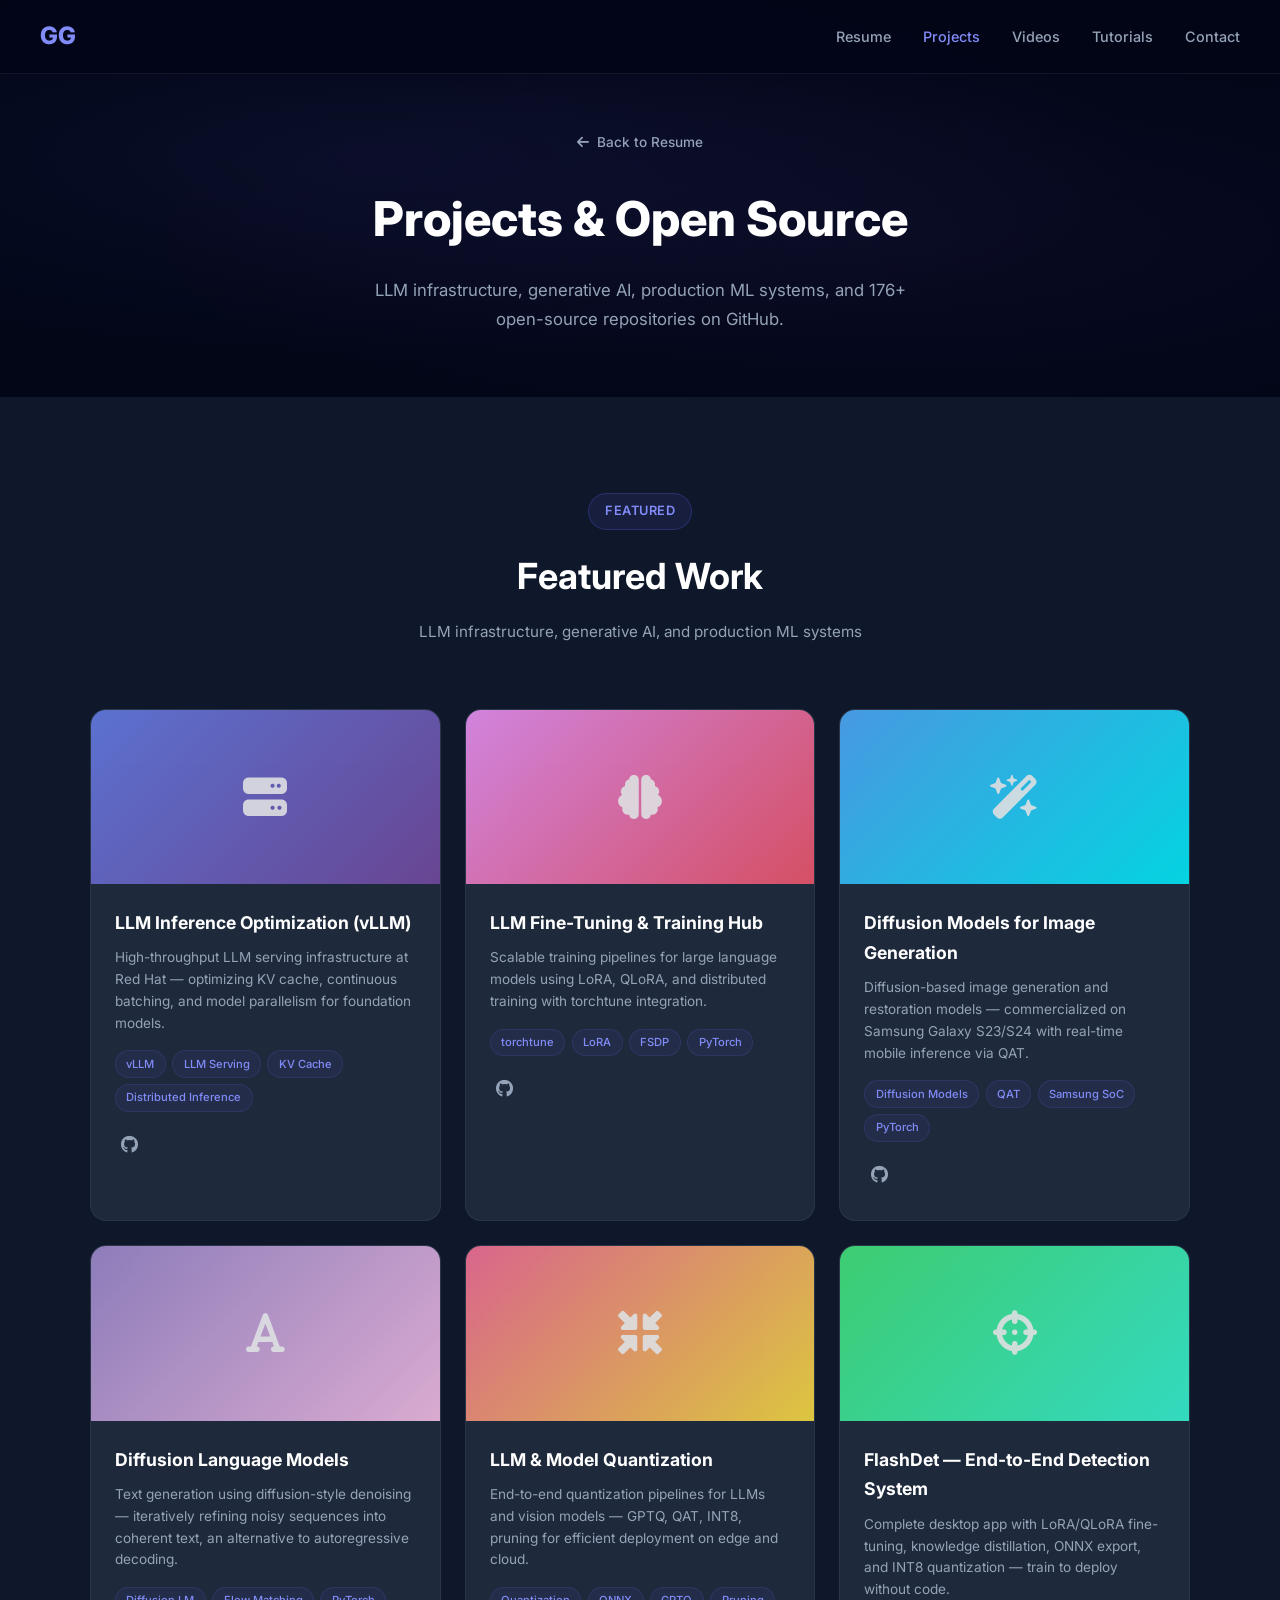
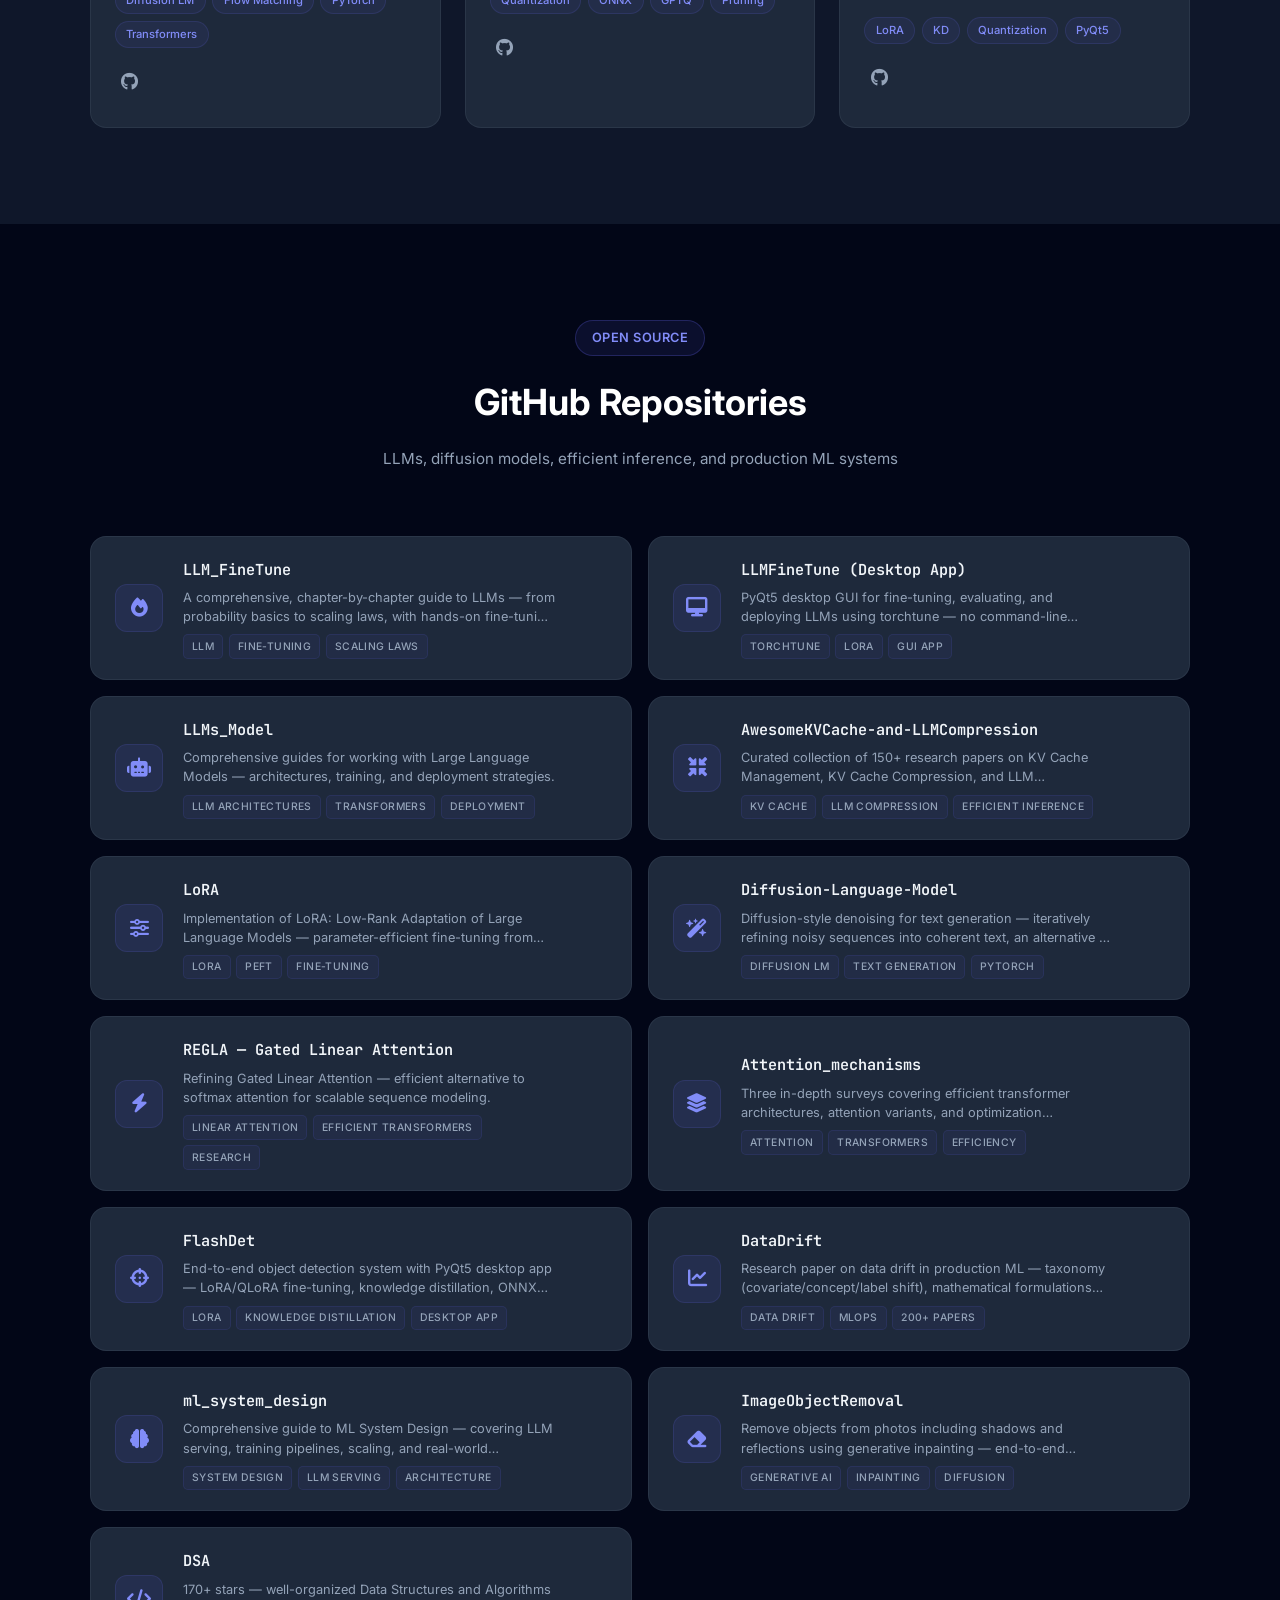
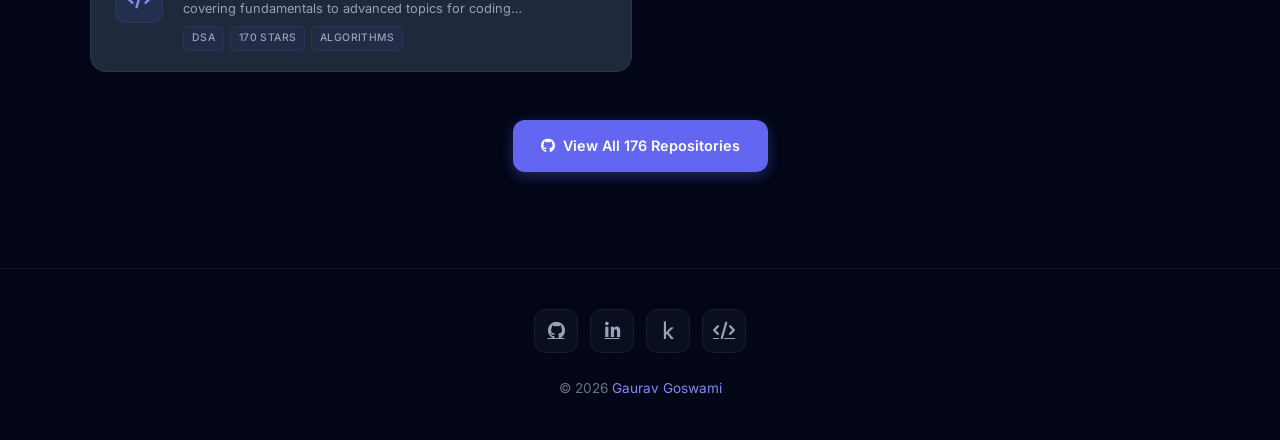
==== projects.html @ c58a1e45 "Add files via upload" ====
<!DOCTYPE html>
<html lang="en">
<head>
    <meta charset="utf-8">
    <meta name="viewport" content="width=device-width, initial-scale=1">
    <title>Projects & Open Source | Gaurav Goswami</title>
    <meta name="description" content="Featured AI/ML projects, LLM infrastructure, and open-source repositories by Gaurav Goswami">
    <link rel="preconnect" href="https://fonts.googleapis.com">
    <link rel="preconnect" href="https://fonts.gstatic.com" crossorigin>
    <link href="https://fonts.googleapis.com/css2?family=Inter:wght@300;400;500;600;700;800&family=JetBrains+Mono:wght@400;500&display=swap" rel="stylesheet">
    <link rel="stylesheet" href="https://cdnjs.cloudflare.com/ajax/libs/font-awesome/6.4.0/css/all.min.css">
    <link rel="stylesheet" href="style.css?v=6">
    <link rel="icon" type="image/x-icon" href="favicon.ico">
    <style>
        .page-hero {
            padding: 8rem 2rem 4rem;
            text-align: center;
            position: relative;
        }
        .page-hero .hero-bg {
            position: absolute;
            inset: 0;
            background:
                radial-gradient(ellipse at 30% 40%, rgba(99, 102, 241, 0.08) 0%, transparent 60%),
                radial-gradient(ellipse at 70% 60%, rgba(139, 92, 246, 0.05) 0%, transparent 60%);
        }
        .page-hero-content {
            position: relative;
            z-index: 1;
            max-width: 700px;
            margin: 0 auto;
        }
        .page-hero h1 {
            font-size: clamp(2rem, 5vw, 3rem);
            font-weight: 800;
            color: var(--white);
            margin-bottom: 1rem;
        }
        .page-hero p {
            color: var(--gray);
            font-size: 1.05rem;
            line-height: 1.7;
            max-width: 560px;
            margin: 0 auto;
        }
        .back-link {
            display: inline-flex;
            align-items: center;
            gap: 0.5rem;
            color: var(--gray);
            text-decoration: none;
            font-size: 0.85rem;
            font-weight: 500;
            transition: var(--transition);
            margin-bottom: 1.5rem;
        }
        .back-link:hover {
            color: var(--primary-light);
        }
        @media (max-width: 768px) {
            .page-hero { padding: 6rem 1.25rem 2.5rem; }
            .page-hero h1 { font-size: 1.75rem; }
            .page-hero p { font-size: 0.9rem; }
        }
        @media (max-width: 480px) {
            .page-hero { padding: 5rem 0.875rem 2rem; }
        }
    </style>
</head>
<body>
    <nav id="navbar">
        <div class="nav-container">
            <a href="index.html" class="logo">GG</a>
            <ul class="nav-links" id="nav-menu">
                <li><a href="index.html">Resume</a></li>
                <li><a href="projects.html" style="color: var(--primary-light);">Projects</a></li>
                <li><a href="videos.html">Videos</a></li>
                <li><a href="tutorials.html">Tutorials</a></li>
                <li><a href="index.html#contact">Contact</a></li>
            </ul>
            <div class="mobile-toggle"><i class="fas fa-bars"></i></div>
        </div>
    </nav>

    <section class="page-hero">
        <div class="hero-bg"></div>
        <div class="page-hero-content">
            <a href="index.html" class="back-link"><i class="fas fa-arrow-left"></i> Back to Resume</a>
            <h1>Projects & Open Source</h1>
            <p>LLM infrastructure, generative AI, production ML systems, and 176+ open-source repositories on GitHub.</p>
        </div>
    </section>

    <section id="projects" style="background: var(--dark);">
        <div class="section-container">
            <div class="section-header">
                <span class="section-tag">Featured</span>
                <h2 class="section-title">Featured Work</h2>
                <p class="section-desc">LLM infrastructure, generative AI, and production ML systems</p>
            </div>
            
            <div class="projects-grid">
                <div class="project-card">
                    <div class="project-icon-placeholder">
                        <div class="icon-bg" style="background: linear-gradient(135deg, #667eea 0%, #764ba2 100%);">
                            <i class="fas fa-server"></i>
                        </div>
                    </div>
                    <div class="project-info">
                        <h3>LLM Inference Optimization (vLLM)</h3>
                        <p>High-throughput LLM serving infrastructure at Red Hat — optimizing KV cache, continuous batching, and model parallelism for foundation models.</p>
                        <div class="project-tech"><span>vLLM</span><span>LLM Serving</span><span>KV Cache</span><span>Distributed Inference</span></div>
                        <div class="project-links"><a href="https://github.com/Gaurav14cs17/AwesomeKVCach-and-LLMCompression" target="_blank" rel="noopener noreferrer"><i class="fab fa-github"></i></a></div>
                    </div>
                </div>
                
                <div class="project-card">
                    <div class="project-icon-placeholder">
                        <div class="icon-bg" style="background: linear-gradient(135deg, #f093fb 0%, #f5576c 100%);">
                            <i class="fas fa-brain"></i>
                        </div>
                    </div>
                    <div class="project-info">
                        <h3>LLM Fine-Tuning & Training Hub</h3>
                        <p>Scalable training pipelines for large language models using LoRA, QLoRA, and distributed training with torchtune integration.</p>
                        <div class="project-tech"><span>torchtune</span><span>LoRA</span><span>FSDP</span><span>PyTorch</span></div>
                        <div class="project-links"><a href="https://github.com/Gaurav14cs17/LLM_FineTune" target="_blank" rel="noopener noreferrer"><i class="fab fa-github"></i></a></div>
                    </div>
                </div>
                
                <div class="project-card">
                    <div class="project-icon-placeholder">
                        <div class="icon-bg" style="background: linear-gradient(135deg, #4facfe 0%, #00f2fe 100%);">
                            <i class="fas fa-wand-magic-sparkles"></i>
                        </div>
                    </div>
                    <div class="project-info">
                        <h3>Diffusion Models for Image Generation</h3>
                        <p>Diffusion-based image generation and restoration models — commercialized on Samsung Galaxy S23/S24 with real-time mobile inference via QAT.</p>
                        <div class="project-tech"><span>Diffusion Models</span><span>QAT</span><span>Samsung SoC</span><span>PyTorch</span></div>
                        <div class="project-links"><a href="https://github.com/Gaurav14cs17/Low-Level-Vision" target="_blank" rel="noopener noreferrer"><i class="fab fa-github"></i></a></div>
                    </div>
                </div>

                <div class="project-card">
                    <div class="project-icon-placeholder">
                        <div class="icon-bg" style="background: linear-gradient(135deg, #a18cd1 0%, #fbc2eb 100%);">
                            <i class="fas fa-font"></i>
                        </div>
                    </div>
                    <div class="project-info">
                        <h3>Diffusion Language Models</h3>
                        <p>Text generation using diffusion-style denoising — iteratively refining noisy sequences into coherent text, an alternative to autoregressive decoding.</p>
                        <div class="project-tech"><span>Diffusion LM</span><span>Flow Matching</span><span>PyTorch</span><span>Transformers</span></div>
                        <div class="project-links"><a href="https://github.com/Gaurav14cs17/Diffusion-Language-Model" target="_blank" rel="noopener noreferrer"><i class="fab fa-github"></i></a></div>
                    </div>
                </div>
                
                <div class="project-card">
                    <div class="project-icon-placeholder">
                        <div class="icon-bg" style="background: linear-gradient(135deg, #fa709a 0%, #fee140 100%);">
                            <i class="fas fa-compress-arrows-alt"></i>
                        </div>
                    </div>
                    <div class="project-info">
                        <h3>LLM & Model Quantization</h3>
                        <p>End-to-end quantization pipelines for LLMs and vision models — GPTQ, QAT, INT8, pruning for efficient deployment on edge and cloud.</p>
                        <div class="project-tech"><span>Quantization</span><span>ONNX</span><span>GPTQ</span><span>Pruning</span></div>
                        <div class="project-links"><a href="https://github.com/Gaurav14cs17/YOLOXModel_Quant" target="_blank" rel="noopener noreferrer"><i class="fab fa-github"></i></a></div>
                    </div>
                </div>

                <div class="project-card">
                    <div class="project-icon-placeholder">
                        <div class="icon-bg" style="background: linear-gradient(135deg, #43e97b 0%, #38f9d7 100%);">
                            <i class="fas fa-crosshairs"></i>
                        </div>
                    </div>
                    <div class="project-info">
                        <h3>FlashDet — End-to-End Detection System</h3>
                        <p>Complete desktop app with LoRA/QLoRA fine-tuning, knowledge distillation, ONNX export, and INT8 quantization — train to deploy without code.</p>
                        <div class="project-tech"><span>LoRA</span><span>KD</span><span>Quantization</span><span>PyQt5</span></div>
                        <div class="project-links"><a href="https://github.com/Gaurav14cs17/FlashDet" target="_blank" rel="noopener noreferrer"><i class="fab fa-github"></i></a></div>
                    </div>
                </div>
            </div>
        </div>
    </section>

    <section id="repositories" style="background: var(--darker);">
        <div class="section-container">
            <div class="section-header">
                <span class="section-tag">Open Source</span>
                <h2 class="section-title">GitHub Repositories</h2>
                <p class="section-desc">LLMs, diffusion models, efficient inference, and production ML systems</p>
            </div>
            
            <div class="repos-grid">
                <a href="https://github.com/Gaurav14cs17/LLM_FineTune" target="_blank" rel="noopener noreferrer" class="repo-card">
                    <div class="repo-icon"><i class="fas fa-fire"></i></div>
                    <div class="repo-content">
                        <h3>LLM_FineTune</h3>
                        <p>A comprehensive, chapter-by-chapter guide to LLMs — from probability basics to scaling laws, with hands-on fine-tuning code.</p>
                        <div class="repo-tags"><span>LLM</span><span>Fine-Tuning</span><span>Scaling Laws</span></div>
                    </div>
                    <div class="repo-arrow"><i class="fas fa-arrow-right"></i></div>
                </a>

                <a href="https://github.com/Gaurav14cs17/LLMFineTune" target="_blank" rel="noopener noreferrer" class="repo-card">
                    <div class="repo-icon"><i class="fas fa-desktop"></i></div>
                    <div class="repo-content">
                        <h3>LLMFineTune (Desktop App)</h3>
                        <p>PyQt5 desktop GUI for fine-tuning, evaluating, and deploying LLMs using torchtune — no command-line required.</p>
                        <div class="repo-tags"><span>torchtune</span><span>LoRA</span><span>GUI App</span></div>
                    </div>
                    <div class="repo-arrow"><i class="fas fa-arrow-right"></i></div>
                </a>

                <a href="https://github.com/Gaurav14cs17/LLMs_Model" target="_blank" rel="noopener noreferrer" class="repo-card">
                    <div class="repo-icon"><i class="fas fa-robot"></i></div>
                    <div class="repo-content">
                        <h3>LLMs_Model</h3>
                        <p>Comprehensive guides for working with Large Language Models — architectures, training, and deployment strategies.</p>
                        <div class="repo-tags"><span>LLM Architectures</span><span>Transformers</span><span>Deployment</span></div>
                    </div>
                    <div class="repo-arrow"><i class="fas fa-arrow-right"></i></div>
                </a>

                <a href="https://github.com/Gaurav14cs17/AwesomeKVCach-and-LLMCompression" target="_blank" rel="noopener noreferrer" class="repo-card">
                    <div class="repo-icon"><i class="fas fa-compress-arrows-alt"></i></div>
                    <div class="repo-content">
                        <h3>AwesomeKVCache-and-LLMCompression</h3>
                        <p>Curated collection of 150+ research papers on KV Cache Management, KV Cache Compression, and LLM Compression for efficient inference.</p>
                        <div class="repo-tags"><span>KV Cache</span><span>LLM Compression</span><span>Efficient Inference</span></div>
                    </div>
                    <div class="repo-arrow"><i class="fas fa-arrow-right"></i></div>
                </a>

                <a href="https://github.com/Gaurav14cs17/LoRA" target="_blank" rel="noopener noreferrer" class="repo-card">
                    <div class="repo-icon"><i class="fas fa-sliders-h"></i></div>
                    <div class="repo-content">
                        <h3>LoRA</h3>
                        <p>Implementation of LoRA: Low-Rank Adaptation of Large Language Models — parameter-efficient fine-tuning from scratch.</p>
                        <div class="repo-tags"><span>LoRA</span><span>PEFT</span><span>Fine-Tuning</span></div>
                    </div>
                    <div class="repo-arrow"><i class="fas fa-arrow-right"></i></div>
                </a>

                <a href="https://github.com/Gaurav14cs17/Diffusion-Language-Model" target="_blank" rel="noopener noreferrer" class="repo-card">
                    <div class="repo-icon"><i class="fas fa-wand-magic-sparkles"></i></div>
                    <div class="repo-content">
                        <h3>Diffusion-Language-Model</h3>
                        <p>Diffusion-style denoising for text generation — iteratively refining noisy sequences into coherent text, an alternative to autoregressive LLMs.</p>
                        <div class="repo-tags"><span>Diffusion LM</span><span>Text Generation</span><span>PyTorch</span></div>
                    </div>
                    <div class="repo-arrow"><i class="fas fa-arrow-right"></i></div>
                </a>

                <a href="https://github.com/Gaurav14cs17/REGLA-Refining-Gated-Linear-Attention" target="_blank" rel="noopener noreferrer" class="repo-card">
                    <div class="repo-icon"><i class="fas fa-bolt"></i></div>
                    <div class="repo-content">
                        <h3>REGLA — Gated Linear Attention</h3>
                        <p>Refining Gated Linear Attention — efficient alternative to softmax attention for scalable sequence modeling.</p>
                        <div class="repo-tags"><span>Linear Attention</span><span>Efficient Transformers</span><span>Research</span></div>
                    </div>
                    <div class="repo-arrow"><i class="fas fa-arrow-right"></i></div>
                </a>

                <a href="https://github.com/Gaurav14cs17/Attention_mechanisms" target="_blank" rel="noopener noreferrer" class="repo-card">
                    <div class="repo-icon"><i class="fas fa-layer-group"></i></div>
                    <div class="repo-content">
                        <h3>Attention_mechanisms</h3>
                        <p>Three in-depth surveys covering efficient transformer architectures, attention variants, and optimization techniques.</p>
                        <div class="repo-tags"><span>Attention</span><span>Transformers</span><span>Efficiency</span></div>
                    </div>
                    <div class="repo-arrow"><i class="fas fa-arrow-right"></i></div>
                </a>

                <a href="https://github.com/Gaurav14cs17/FlashDet" target="_blank" rel="noopener noreferrer" class="repo-card">
                    <div class="repo-icon"><i class="fas fa-crosshairs"></i></div>
                    <div class="repo-content">
                        <h3>FlashDet</h3>
                        <p>End-to-end object detection system with PyQt5 desktop app — LoRA/QLoRA fine-tuning, knowledge distillation, ONNX export, INT8 quantization. 0.49M–2.44M params, 100+ FPS.</p>
                        <div class="repo-tags"><span>LoRA</span><span>Knowledge Distillation</span><span>Desktop App</span></div>
                    </div>
                    <div class="repo-arrow"><i class="fas fa-arrow-right"></i></div>
                </a>

                <a href="https://github.com/Gaurav14cs17/DataDrift" target="_blank" rel="noopener noreferrer" class="repo-card">
                    <div class="repo-icon"><i class="fas fa-chart-line"></i></div>
                    <div class="repo-content">
                        <h3>DataDrift</h3>
                        <p>Research paper on data drift in production ML — taxonomy (covariate/concept/label shift), mathematical formulations (KL, PSI, Wasserstein), monitoring architectures, and 200+ curated papers.</p>
                        <div class="repo-tags"><span>Data Drift</span><span>MLOps</span><span>200+ Papers</span></div>
                    </div>
                    <div class="repo-arrow"><i class="fas fa-arrow-right"></i></div>
                </a>

                <a href="https://github.com/Gaurav14cs17/ml_system_design" target="_blank" rel="noopener noreferrer" class="repo-card">
                    <div class="repo-icon"><i class="fas fa-brain"></i></div>
                    <div class="repo-content">
                        <h3>ml_system_design</h3>
                        <p>Comprehensive guide to ML System Design — covering LLM serving, training pipelines, scaling, and real-world architecture patterns.</p>
                        <div class="repo-tags"><span>System Design</span><span>LLM Serving</span><span>Architecture</span></div>
                    </div>
                    <div class="repo-arrow"><i class="fas fa-arrow-right"></i></div>
                </a>

                <a href="https://github.com/Gaurav14cs17/ImageObjectRemoval" target="_blank" rel="noopener noreferrer" class="repo-card">
                    <div class="repo-icon"><i class="fas fa-eraser"></i></div>
                    <div class="repo-content">
                        <h3>ImageObjectRemoval</h3>
                        <p>Remove objects from photos including shadows and reflections using generative inpainting — end-to-end diffusion-based restoration.</p>
                        <div class="repo-tags"><span>Generative AI</span><span>Inpainting</span><span>Diffusion</span></div>
                    </div>
                    <div class="repo-arrow"><i class="fas fa-arrow-right"></i></div>
                </a>

                <a href="https://github.com/Gaurav14cs17/DSA" target="_blank" rel="noopener noreferrer" class="repo-card">
                    <div class="repo-icon"><i class="fas fa-code"></i></div>
                    <div class="repo-content">
                        <h3>DSA</h3>
                        <p>170+ stars — well-organized Data Structures and Algorithms covering fundamentals to advanced topics for coding interviews.</p>
                        <div class="repo-tags"><span>DSA</span><span>170 Stars</span><span>Algorithms</span></div>
                    </div>
                    <div class="repo-arrow"><i class="fas fa-arrow-right"></i></div>
                </a>
            </div>
            
            <div style="text-align: center; margin-top: 3rem;">
                <a href="https://github.com/Gaurav14cs17?tab=repositories" target="_blank" rel="noopener noreferrer" class="btn btn-primary">
                    <i class="fab fa-github"></i> View All 176 Repositories
                </a>
            </div>
        </div>
    </section>

    <footer>
        <div class="footer-social">
            <a href="https://github.com/Gaurav14cs17" target="_blank" rel="noopener noreferrer" class="social-link"><i class="fab fa-github"></i></a>
            <a href="https://linkedin.com/in/gaurav14cs17" target="_blank" rel="noopener noreferrer" class="social-link"><i class="fab fa-linkedin-in"></i></a>
            <a href="https://www.kaggle.com/gouravkumar717" target="_blank" rel="noopener noreferrer" class="social-link"><i class="fab fa-kaggle"></i></a>
            <a href="https://leetcode.com/u/gou_rav/" target="_blank" rel="noopener noreferrer" class="social-link"><i class="fas fa-code"></i></a>
        </div>
        <p class="footer-text">&copy; 2026 <a href="index.html">Gaurav Goswami</a></p>
    </footer>

    <script>
        window.addEventListener('scroll', () => {
            document.getElementById('navbar').classList.toggle('scrolled', window.scrollY > 50);
        });
        document.querySelector('.mobile-toggle').addEventListener('click', () => {
            document.getElementById('nav-menu').classList.toggle('active');
        });
    </script>
</body>
</html>
---- style.css ----
:root {
    --primary: #6366f1;
    --primary-light: #818cf8;
    --primary-dark: #4f46e5;
    --secondary: #f59e0b;
    --accent: #8b5cf6;
    --accent-light: #a78bfa;

    --dark: #0f172a;
    --darker: #020617;
    --card-bg: #1e293b;
    --card-border: rgba(148, 163, 184, 0.1);

    --light: #f1f5f9;
    --white: #ffffff;
    --gray: #94a3b8;
    --gray-light: #cbd5e1;
    --gray-dark: #64748b;

    --success: #10b981;
    --warning: #f59e0b;

    --radius-sm: 8px;
    --radius-md: 12px;
    --radius-lg: 16px;
    --radius-xl: 20px;
    --radius-full: 9999px;

    --transition: 0.3s ease;
    --shadow-sm: 0 1px 3px rgba(0, 0, 0, 0.3);
    --shadow-md: 0 4px 16px rgba(0, 0, 0, 0.3);
    --shadow-lg: 0 10px 40px rgba(0, 0, 0, 0.4);
}

* {
    margin: 0;
    padding: 0;
    box-sizing: border-box;
}

html {
    scroll-behavior: smooth;
    overflow-x: hidden;
}

body {
    font-family: 'Inter', sans-serif;
    background: var(--darker);
    color: var(--light);
    line-height: 1.7;
    overflow-x: hidden;
    overflow-wrap: break-word;
    word-wrap: break-word;
}

.visually-hidden {
    position: absolute;
    width: 1px;
    height: 1px;
    padding: 0;
    margin: -1px;
    overflow: hidden;
    clip: rect(0, 0, 0, 0);
    white-space: nowrap;
    border: 0;
}

.gradient {
    background: linear-gradient(135deg, var(--primary-light), var(--accent-light));
    -webkit-background-clip: text;
    -webkit-text-fill-color: transparent;
    background-clip: text;
}


/* ============================================
   NAVIGATION
   ============================================ */
nav {
    position: fixed;
    top: 0;
    left: 0;
    right: 0;
    z-index: 1000;
    padding: 1rem 2rem;
    background: rgba(2, 6, 23, 0.8);
    backdrop-filter: blur(20px);
    border-bottom: 1px solid var(--card-border);
    transition: var(--transition);
}

nav.scrolled {
    padding: 0.75rem 2rem;
    background: rgba(2, 6, 23, 0.95);
    box-shadow: 0 4px 20px rgba(0, 0, 0, 0.3);
}

.nav-container {
    max-width: 1200px;
    margin: 0 auto;
    display: flex;
    justify-content: space-between;
    align-items: center;
}

.logo {
    font-size: 1.5rem;
    font-weight: 800;
    color: var(--primary-light);
    text-decoration: none;
}

.nav-links {
    display: flex;
    gap: 2rem;
    list-style: none;
}

.nav-links a {
    color: var(--gray);
    text-decoration: none;
    font-weight: 500;
    font-size: 0.9rem;
    transition: var(--transition);
    position: relative;
    padding: 0.5rem 0;
}

.nav-links a:hover {
    color: var(--primary-light);
}

.nav-links a::after {
    content: '';
    position: absolute;
    bottom: 0;
    left: 0;
    width: 0;
    height: 2px;
    background: var(--primary);
    transition: width var(--transition);
    border-radius: 1px;
}

.nav-links a:hover::after {
    width: 100%;
}

.mobile-toggle {
    display: none;
    font-size: 1.5rem;
    cursor: pointer;
    color: var(--light);
    z-index: 1001;
}


/* ============================================
   BUTTONS
   ============================================ */
.btn {
    display: inline-flex;
    align-items: center;
    gap: 0.5rem;
    padding: 0.875rem 1.75rem;
    border-radius: var(--radius-md);
    font-weight: 600;
    font-size: 0.9rem;
    text-decoration: none;
    transition: var(--transition);
    cursor: pointer;
    border: none;
}

.btn-primary {
    background: var(--primary);
    color: white;
    box-shadow: 0 4px 14px rgba(99, 102, 241, 0.35);
}

.btn-primary:hover {
    background: var(--primary-dark);
    transform: translateY(-2px);
    box-shadow: 0 8px 25px rgba(99, 102, 241, 0.45);
}

.btn-outline {
    background: transparent;
    border: 1.5px solid var(--gray-dark);
    color: var(--gray-light);
}

.btn-outline:hover {
    border-color: var(--primary);
    color: var(--primary-light);
    background: rgba(99, 102, 241, 0.08);
    transform: translateY(-2px);
}


/* ============================================
   SECTION STYLES
   ============================================ */
section {
    padding: 6rem 2rem;
    position: relative;
}

.section-container {
    max-width: 1100px;
    margin: 0 auto;
    width: 100%;
}

.section-header {
    text-align: center;
    margin-bottom: 4rem;
}

.section-tag {
    display: inline-block;
    padding: 0.4rem 1rem;
    background: rgba(99, 102, 241, 0.1);
    border: 1px solid rgba(99, 102, 241, 0.25);
    border-radius: var(--radius-full);
    font-size: 0.8rem;
    color: var(--primary-light);
    margin-bottom: 1rem;
    font-weight: 600;
    text-transform: uppercase;
    letter-spacing: 0.5px;
}

.section-title {
    font-size: 2.25rem;
    font-weight: 700;
    margin-bottom: 0.75rem;
    color: var(--white);
}

.section-desc {
    color: var(--gray);
    max-width: 550px;
    margin: 0 auto;
    font-size: 0.95rem;
}


/* ============================================
   HERO SECTION
   ============================================ */
.hero {
    min-height: 100vh;
    display: flex;
    align-items: center;
    justify-content: center;
    position: relative;
    padding: 8rem 2rem 6rem;
}

.hero-bg {
    position: absolute;
    inset: 0;
    background:
        radial-gradient(ellipse at 30% 40%, rgba(99, 102, 241, 0.08) 0%, transparent 60%),
        radial-gradient(ellipse at 70% 60%, rgba(139, 92, 246, 0.05) 0%, transparent 60%);
}

.hero-content {
    position: relative;
    z-index: 1;
    text-align: center;
    max-width: 700px;
    width: 100%;
    padding: 0 0.5rem;
}

.hero-subtitle {
    font-size: 1rem;
    color: var(--gray);
    margin-bottom: 0.75rem;
    font-weight: 400;
    letter-spacing: 0.5px;
}

.hero-subtitle strong {
    color: inherit;
}

.hero-title {
    font-size: clamp(2.75rem, 6vw, 4rem);
    font-weight: 800;
    line-height: 1.1;
    margin-bottom: 1.25rem;
    color: var(--white);
}

.hero-desc {
    font-size: 1.05rem;
    color: var(--gray);
    line-height: 1.7;
    margin-bottom: 2.5rem;
    max-width: 560px;
    margin-left: auto;
    margin-right: auto;
}

.hero-buttons {
    display: flex;
    justify-content: center;
    gap: 0.75rem;
    flex-wrap: wrap;
    margin-bottom: 3rem;
}

.hero-stats {
    display: inline-flex;
    align-items: center;
    gap: 0;
    background: var(--card-bg);
    border: 1px solid var(--card-border);
    border-radius: var(--radius-lg);
    padding: 1rem 0.5rem;
}

.stat {
    text-align: center;
    padding: 0 1.5rem;
}

.stat-value {
    font-size: 1.5rem;
    font-weight: 700;
    color: var(--white);
    line-height: 1;
}

.stat-label {
    font-size: 0.65rem;
    color: var(--gray-dark);
    text-transform: uppercase;
    letter-spacing: 1px;
    font-weight: 500;
    margin-top: 0.25rem;
}

.stat-divider {
    width: 1px;
    height: 32px;
    background: var(--card-border);
}

.social-link {
    display: flex;
    align-items: center;
    justify-content: center;
    width: 44px;
    height: 44px;
    border-radius: var(--radius-md);
    background: rgba(148, 163, 184, 0.06);
    border: 1px solid var(--card-border);
    color: var(--gray);
    font-size: 1.1rem;
    transition: var(--transition);
}

.social-link:hover {
    background: var(--primary);
    border-color: var(--primary);
    color: white;
    transform: translateY(-3px);
    box-shadow: 0 6px 20px rgba(99, 102, 241, 0.3);
}


/* ============================================
   ABOUT SECTION
   ============================================ */
#about {
    background: var(--dark);
}

#about::before {
    content: '';
    position: absolute;
    top: 0;
    left: 0;
    right: 0;
    height: 1px;
    background: linear-gradient(90deg, transparent, var(--card-border), transparent);
}

.about-grid {
    display: grid;
    grid-template-columns: 1fr 1fr;
    gap: 4rem;
    align-items: center;
}

.about-content h3 {
    font-size: 1.5rem;
    margin-bottom: 1.5rem;
    color: var(--white);
}

.about-content p {
    color: var(--gray);
    margin-bottom: 1.25rem;
    font-size: 0.95rem;
}

.about-content strong {
    color: var(--gray-light);
}

.about-highlights {
    display: grid;
    grid-template-columns: 1fr 1fr;
    gap: 0.75rem;
    margin-top: 2rem;
}

.highlight {
    display: flex;
    align-items: center;
    gap: 0.75rem;
    padding: 0.875rem 1rem;
    background: rgba(99, 102, 241, 0.06);
    border: 1px solid rgba(99, 102, 241, 0.12);
    border-radius: var(--radius-md);
    transition: var(--transition);
}

.highlight:hover {
    background: rgba(99, 102, 241, 0.1);
    border-color: rgba(99, 102, 241, 0.25);
}

.highlight i {
    font-size: 1.25rem;
    color: var(--primary-light);
}

.highlight span {
    font-weight: 500;
    font-size: 0.9rem;
}

.about-image-wrapper {
    position: relative;
    border-radius: var(--radius-xl);
    overflow: hidden;
    border: 2px solid var(--card-border);
}

.about-image-wrapper::before {
    display: none;
}

.about-image img {
    width: 100%;
    max-width: 100%;
    height: auto;
    border-radius: var(--radius-xl);
}

.about-image {
    overflow: hidden;
    min-width: 0;
}


/* ============================================
   EXPERIENCE
   ============================================ */
#experience {
    background: var(--darker);
}

.exp-grid {
    display: flex;
    flex-direction: column;
    gap: 1.25rem;
    max-width: 800px;
    margin: 0 auto;
    width: 100%;
}

.exp-card {
    background: var(--card-bg);
    border: 1px solid var(--card-border);
    border-radius: var(--radius-lg);
    padding: 1.75rem 2rem;
    transition: var(--transition);
    position: relative;
    border-left: 3px solid var(--primary);
}

.exp-card:hover {
    border-color: rgba(99, 102, 241, 0.2);
    border-left-color: var(--primary-light);
    box-shadow: var(--shadow-md);
}

.exp-header {
    display: flex;
    align-items: flex-start;
    margin-bottom: 1rem;
    gap: 1rem;
}

.exp-logo {
    flex-shrink: 0;
    width: 48px;
    height: 48px;
    display: flex;
    align-items: center;
    justify-content: center;
    background: rgba(148, 163, 184, 0.06);
    border: 1px solid var(--card-border);
    border-radius: var(--radius-md);
}

.exp-company-info {
    flex: 1;
}

.exp-company-info h3 {
    font-size: 1.15rem;
    color: var(--white);
    margin-bottom: 0.2rem;
    word-break: break-word;
}

.exp-company-info h4 {
    color: var(--gray);
    font-weight: 400;
    font-size: 0.9rem;
}

.exp-date {
    flex-shrink: 0;
    padding: 0.2rem 0.7rem;
    background: rgba(99, 102, 241, 0.1);
    border: 1px solid rgba(99, 102, 241, 0.2);
    border-radius: var(--radius-full);
    font-size: 0.75rem;
    color: var(--primary-light);
    font-weight: 500;
    white-space: nowrap;
}

.exp-list {
    list-style: none;
    display: grid;
    grid-template-columns: 1fr 1fr;
    gap: 0.35rem 1.5rem;
}

.exp-list li {
    position: relative;
    padding-left: 1rem;
    color: var(--gray);
    font-size: 0.82rem;
    line-height: 1.5;
}

.exp-list li::before {
    content: '';
    position: absolute;
    left: 0;
    top: 0.5rem;
    width: 4px;
    height: 4px;
    background: var(--primary-light);
    border-radius: 50%;
}


/* ============================================
   PROJECTS SECTION
   ============================================ */
#projects {
    background: var(--dark);
}

.projects-grid {
    display: grid;
    grid-template-columns: repeat(auto-fit, minmax(min(330px, 100%), 1fr));
    gap: 1.5rem;
}

.project-card {
    background: var(--card-bg);
    border: 1px solid var(--card-border);
    border-radius: var(--radius-lg);
    overflow: hidden;
    transition: var(--transition);
}

.project-card:hover {
    transform: translateY(-6px);
    border-color: rgba(99, 102, 241, 0.2);
    box-shadow: 0 16px 48px rgba(0, 0, 0, 0.4);
}

.project-icon-placeholder {
    position: relative;
    width: 100%;
    padding-bottom: 50%;
    overflow: hidden;
}

.project-icon-placeholder .icon-bg {
    position: absolute;
    inset: 0;
    display: flex;
    align-items: center;
    justify-content: center;
    opacity: 0.85;
    transition: opacity var(--transition);
}

.project-card:hover .project-icon-placeholder .icon-bg {
    opacity: 1;
}

.project-icon-placeholder .icon-bg i {
    font-size: 2.75rem;
    color: rgba(255, 255, 255, 0.9);
    transition: transform var(--transition);
}

.project-card:hover .project-icon-placeholder .icon-bg i {
    transform: scale(1.1);
}

.project-image {
    height: 200px;
    overflow: hidden;
    position: relative;
    background: var(--dark);
}

.project-image img {
    width: 100%;
    height: 100%;
    object-fit: cover;
    transition: transform var(--transition);
}

.project-card:hover .project-image img {
    transform: scale(1.05);
}

.project-overlay {
    position: absolute;
    inset: 0;
    background: linear-gradient(180deg, transparent 0%, rgba(0, 0, 0, 0.6) 100%);
}

.project-info {
    padding: 1.5rem;
}

.project-info h3 {
    font-size: 1.1rem;
    margin-bottom: 0.6rem;
    color: var(--white);
    word-break: break-word;
}

.project-info p {
    color: var(--gray);
    font-size: 0.85rem;
    margin-bottom: 1rem;
    line-height: 1.6;
}

.project-tech {
    display: flex;
    flex-wrap: wrap;
    gap: 0.4rem;
    margin-bottom: 0.75rem;
}

.project-tech span {
    padding: 0.2rem 0.65rem;
    background: rgba(99, 102, 241, 0.08);
    border: 1px solid rgba(99, 102, 241, 0.15);
    border-radius: var(--radius-full);
    font-size: 0.7rem;
    color: var(--primary-light);
    font-weight: 500;
}

.project-links {
    display: flex;
    gap: 0.75rem;
}

.project-links a {
    color: var(--gray);
    transition: var(--transition);
    padding: 0.4rem;
    border-radius: var(--radius-sm);
    font-size: 1.1rem;
}

.project-links a:hover {
    color: var(--primary-light);
}


/* ============================================
   REPOSITORIES SECTION
   ============================================ */
#repositories {
    background: var(--darker);
}

.repos-grid {
    display: grid;
    grid-template-columns: repeat(auto-fit, minmax(min(360px, 100%), 1fr));
    gap: 1rem;
}

.repo-card {
    display: flex;
    align-items: center;
    gap: 1.25rem;
    padding: 1.25rem 1.5rem;
    background: var(--card-bg);
    border: 1px solid var(--card-border);
    border-radius: var(--radius-lg);
    text-decoration: none;
    color: inherit;
    transition: var(--transition);
    position: relative;
    overflow: hidden;
    min-width: 0;
}

.repo-card::before {
    content: '';
    position: absolute;
    top: 0;
    left: 0;
    width: 3px;
    height: 100%;
    background: var(--primary);
    opacity: 0;
    transition: opacity var(--transition);
}

.repo-card:hover::before {
    opacity: 1;
}

.repo-card:hover {
    transform: translateX(4px);
    border-color: rgba(99, 102, 241, 0.2);
    box-shadow: var(--shadow-md);
}

.repo-icon {
    flex-shrink: 0;
    width: 48px;
    height: 48px;
    display: flex;
    align-items: center;
    justify-content: center;
    background: rgba(99, 102, 241, 0.1);
    border: 1px solid rgba(99, 102, 241, 0.15);
    border-radius: var(--radius-md);
    font-size: 1.2rem;
    color: var(--primary-light);
    transition: var(--transition);
}

.repo-card:hover .repo-icon {
    background: var(--primary);
    color: white;
    border-color: transparent;
}

.repo-content {
    flex: 1;
    min-width: 0;
}

.repo-content h3 {
    font-size: 0.95rem;
    font-weight: 600;
    margin-bottom: 0.35rem;
    font-family: 'JetBrains Mono', monospace;
    color: var(--light);
    word-break: break-word;
    overflow-wrap: break-word;
}

.repo-card:hover .repo-content h3 {
    color: var(--primary-light);
}

.repo-content p {
    font-size: 0.8rem;
    color: var(--gray);
    line-height: 1.5;
    margin-bottom: 0.5rem;
    display: -webkit-box;
    -webkit-line-clamp: 2;
    line-clamp: 2;
    -webkit-box-orient: vertical;
    overflow: hidden;
}

.repo-tags {
    display: flex;
    flex-wrap: wrap;
    gap: 0.35rem;
}

.repo-tags span {
    padding: 0.15rem 0.5rem;
    background: rgba(99, 102, 241, 0.06);
    border: 1px solid rgba(99, 102, 241, 0.12);
    border-radius: 5px;
    font-size: 0.65rem;
    color: var(--gray);
    font-weight: 500;
    text-transform: uppercase;
    letter-spacing: 0.4px;
}

.repo-card:hover .repo-tags span {
    color: var(--primary-light);
    border-color: rgba(99, 102, 241, 0.2);
}

.repo-arrow {
    flex-shrink: 0;
    width: 32px;
    height: 32px;
    display: flex;
    align-items: center;
    justify-content: center;
    color: var(--gray-dark);
    font-size: 0.8rem;
    transition: var(--transition);
    opacity: 0;
    transform: translateX(-8px);
}

.repo-card:hover .repo-arrow {
    opacity: 1;
    transform: translateX(0);
    color: var(--primary-light);
}


/* ============================================
   SKILLS SECTION
   ============================================ */
#skills {
    background: var(--dark);
}

.skills-grid {
    display: grid;
    grid-template-columns: repeat(auto-fit, minmax(min(260px, 100%), 1fr));
    gap: 1.5rem;
}

.skill-category {
    background: var(--card-bg);
    border: 1px solid var(--card-border);
    border-radius: var(--radius-lg);
    padding: 1.75rem;
    transition: var(--transition);
}

.skill-category:hover {
    border-color: rgba(99, 102, 241, 0.2);
    transform: translateY(-3px);
    box-shadow: var(--shadow-md);
}

.skill-icon {
    width: 48px;
    height: 48px;
    display: flex;
    align-items: center;
    justify-content: center;
    background: rgba(99, 102, 241, 0.12);
    border-radius: var(--radius-md);
    font-size: 1.25rem;
    color: var(--primary-light);
    margin-bottom: 1.25rem;
}

.skill-category h3 {
    font-size: 1.1rem;
    margin-bottom: 1rem;
    color: var(--white);
}

.skill-list {
    display: flex;
    flex-wrap: wrap;
    gap: 0.4rem;
}

.skill-tag {
    padding: 0.35rem 0.75rem;
    background: rgba(148, 163, 184, 0.06);
    border: 1px solid var(--card-border);
    border-radius: var(--radius-sm);
    font-size: 0.8rem;
    color: var(--gray);
    transition: var(--transition);
}

.skill-tag:hover {
    background: rgba(99, 102, 241, 0.1);
    border-color: rgba(99, 102, 241, 0.25);
    color: var(--primary-light);
}


/* ============================================
   COMPETITIVE PROGRAMMING
   ============================================ */
.cp-grid {
    display: flex;
    gap: 1rem;
    justify-content: center;
    flex-wrap: wrap;
}

.cp-card {
    display: flex;
    flex-direction: column;
    align-items: center;
    gap: 0.35rem;
    padding: 1.25rem 2rem;
    background: var(--card-bg);
    border: 1px solid var(--card-border);
    border-radius: var(--radius-lg);
    text-decoration: none;
    transition: var(--transition);
    min-width: 140px;
}

.cp-icon {
    font-size: 1.5rem;
    margin-bottom: 0.25rem;
}

.cp-card:hover {
    border-color: rgba(99, 102, 241, 0.25);
    transform: translateY(-2px);
    box-shadow: var(--shadow-md);
}

.cp-count {
    font-size: 1.5rem;
    font-weight: 700;
    color: var(--white);
}

.cp-name {
    font-size: 0.8rem;
    color: var(--gray);
    font-weight: 500;
}


/* ============================================
   EDUCATION SECTION
   ============================================ */
#education {
    background: var(--darker);
}

.education-card {
    background: var(--card-bg);
    border: 1px solid var(--card-border);
    border-left: 3px solid var(--primary);
    border-radius: var(--radius-lg);
    padding: 1.75rem 2rem;
    max-width: 700px;
    margin: 0 auto;
    width: 100%;
}

.edu-header {
    display: flex;
    align-items: center;
    gap: 1.25rem;
}

.edu-logo {
    flex-shrink: 0;
    width: 48px;
    height: 48px;
    display: flex;
    align-items: center;
    justify-content: center;
    background: rgba(148, 163, 184, 0.06);
    border: 1px solid var(--card-border);
    border-radius: var(--radius-md);
}

.edu-info h3 {
    font-size: 1.1rem;
    margin-bottom: 0.2rem;
    color: var(--white);
    word-break: break-word;
}

.edu-info h4 {
    color: var(--gray);
    font-weight: 400;
    font-size: 0.9rem;
    margin-bottom: 0.15rem;
}

.edu-info .date {
    color: var(--primary-light);
    font-size: 0.8rem;
}


/* ============================================
   CONTACT SECTION
   ============================================ */
#contact {
    background: var(--dark);
}

.contact-wrapper {
    display: grid;
    grid-template-columns: 1fr 1fr;
    gap: 3rem;
    align-items: start;
}

.contact-info h3 {
    font-size: 1.75rem;
    margin-bottom: 0.75rem;
    color: var(--white);
}

.contact-info p {
    color: var(--gray);
    margin-bottom: 2rem;
}

.contact-links {
    display: flex;
    flex-direction: column;
    gap: 0.75rem;
}

.contact-link {
    display: flex;
    align-items: center;
    gap: 1rem;
    padding: 0.875rem 1.25rem;
    background: rgba(148, 163, 184, 0.04);
    border: 1px solid var(--card-border);
    border-radius: var(--radius-md);
    color: var(--light);
    text-decoration: none;
    transition: var(--transition);
    font-size: 0.9rem;
    min-width: 0;
}

.contact-link span {
    overflow: hidden;
    text-overflow: ellipsis;
    white-space: nowrap;
    min-width: 0;
}

.contact-link:hover {
    border-color: rgba(99, 102, 241, 0.25);
    background: rgba(99, 102, 241, 0.06);
}

.contact-link i {
    font-size: 1.1rem;
    color: var(--primary-light);
    width: 20px;
    text-align: center;
}

.contact-form {
    background: var(--card-bg);
    border: 1px solid var(--card-border);
    border-radius: var(--radius-lg);
    padding: 2rem;
}

.form-group {
    margin-bottom: 1.25rem;
}

.form-group input,
.form-group textarea {
    width: 100%;
    padding: 0.875rem 1rem;
    background: rgba(148, 163, 184, 0.06);
    border: 1px solid var(--card-border);
    border-radius: var(--radius-md);
    color: var(--light);
    font-family: inherit;
    font-size: 0.9rem;
    transition: var(--transition);
}

.form-group input:focus,
.form-group textarea:focus {
    outline: none;
    border-color: var(--primary);
    background: rgba(99, 102, 241, 0.04);
}

.form-group textarea {
    min-height: 130px;
    resize: vertical;
}


/* ============================================
   FOOTER
   ============================================ */
footer {
    background: var(--darker);
    padding: 2.5rem 2rem;
    text-align: center;
    border-top: 1px solid var(--card-border);
}

.footer-social {
    display: flex;
    justify-content: center;
    gap: 0.75rem;
    margin-bottom: 1.5rem;
}

.footer-text {
    color: var(--gray-dark);
    font-size: 0.85rem;
}

.footer-text a {
    color: var(--primary-light);
    text-decoration: none;
}

.footer-text a:hover {
    color: var(--white);
}


/* ============================================
   ANIMATIONS
   ============================================ */
/* No animations — clean professional look */


/* ============================================
   RESPONSIVE
   ============================================ */
@media (max-width: 992px) {
    .about-grid,
    .contact-wrapper {
        grid-template-columns: 1fr;
        gap: 2rem;
    }

    .exp-list {
        grid-template-columns: 1fr;
    }

    .exp-header {
        flex-wrap: wrap;
        gap: 0.5rem;
    }

    .exp-date {
        margin-left: auto;
    }

    .repos-grid {
        grid-template-columns: 1fr;
    }

    .skills-grid {
        grid-template-columns: repeat(auto-fit, minmax(200px, 1fr));
    }
}

@media (max-width: 768px) {
    .nav-links {
        position: fixed;
        top: 0;
        right: 0;
        width: 70%;
        height: 100vh;
        background: var(--dark);
        flex-direction: column;
        justify-content: center;
        align-items: center;
        gap: 2rem;
        transition: transform var(--transition);
        border-left: 1px solid var(--card-border);
        z-index: 1000;
        transform: translateX(100%);
    }

    .nav-links.active {
        transform: translateX(0);
    }

    .mobile-toggle {
        display: block;
    }

    section {
        padding: 3.5rem 1rem;
    }

    .section-header {
        margin-bottom: 2.5rem;
    }

    .section-title {
        font-size: 1.5rem;
    }

    .section-desc {
        font-size: 0.85rem;
    }

    /* Hero mobile */
    .hero {
        padding: 6rem 1.25rem 3rem;
        min-height: auto;
    }

    .hero-subtitle {
        font-size: 0.85rem;
    }

    .hero-desc {
        font-size: 0.9rem;
        margin-bottom: 1.75rem;
    }

    .hero-buttons {
        flex-direction: column;
        align-items: center;
        gap: 0.5rem;
        margin-bottom: 2rem;
    }

    .hero-buttons .btn {
        width: 100%;
        max-width: 280px;
        justify-content: center;
        padding: 0.75rem 1.5rem;
        font-size: 0.85rem;
    }

    .hero-stats {
        display: grid;
        grid-template-columns: 1fr 1fr;
        gap: 0;
        width: 100%;
        max-width: 320px;
        margin: 0 auto;
        padding: 0.75rem;
    }

    .stat {
        padding: 0.75rem 0.5rem;
    }

    .stat-value {
        font-size: 1.35rem;
    }

    .stat-label {
        font-size: 0.6rem;
    }

    .stat-divider {
        display: none;
    }

    /* About mobile */
    .about-content h3 {
        font-size: 1.2rem;
    }

    .about-highlights {
        grid-template-columns: 1fr;
        gap: 0.5rem;
    }

    .highlight {
        padding: 0.7rem 0.875rem;
    }

    /* Experience mobile */
    .exp-card {
        padding: 1.25rem;
    }

    .exp-header {
        flex-direction: column;
        gap: 0.5rem;
    }

    .exp-logo {
        width: 40px;
        height: 40px;
    }

    .exp-company-info h3 {
        font-size: 1rem;
    }

    .exp-company-info h4 {
        font-size: 0.82rem;
    }

    .exp-date {
        align-self: flex-start;
    }

    .exp-list li {
        font-size: 0.78rem;
    }

    /* Projects mobile */
    .projects-grid {
        grid-template-columns: 1fr;
    }

    .project-info {
        padding: 1.25rem;
    }

    .project-info h3 {
        font-size: 1rem;
    }

    /* Repos mobile */
    .repo-card {
        flex-direction: row;
        text-align: left;
        padding: 1rem;
        gap: 0.875rem;
    }

    .repo-icon {
        width: 40px;
        height: 40px;
        font-size: 1rem;
    }

    .repo-content h3 {
        font-size: 0.85rem;
    }

    .repo-content p {
        font-size: 0.75rem;
        -webkit-line-clamp: 2;
        line-clamp: 2;
    }

    .repo-tags span {
        font-size: 0.6rem;
        padding: 0.1rem 0.4rem;
    }

    .repo-arrow {
        display: none;
    }

    .repo-card::before {
        width: 3px;
        height: 100%;
    }

    /* Skills mobile */
    .skills-grid {
        grid-template-columns: 1fr;
        gap: 1rem;
    }

    .skill-category {
        padding: 1.25rem;
    }

    .skill-icon {
        width: 40px;
        height: 40px;
        margin-bottom: 0.875rem;
    }

    .skill-tag {
        font-size: 0.75rem;
        padding: 0.25rem 0.6rem;
    }

    /* CP cards mobile */
    .cp-grid {
        display: grid;
        grid-template-columns: repeat(3, 1fr);
        gap: 0.75rem;
    }

    .cp-card {
        padding: 0.875rem 0.5rem;
        min-width: unset;
    }

    .cp-count {
        font-size: 1.15rem;
    }

    .cp-name {
        font-size: 0.7rem;
    }

    .cp-icon {
        font-size: 1.2rem;
    }

    /* Education mobile */
    .education-card {
        padding: 1.25rem;
    }

    .edu-header {
        flex-direction: column;
        gap: 0.75rem;
    }

    .edu-info h3 {
        font-size: 0.95rem;
    }

    /* Contact mobile */
    .contact-info h3 {
        font-size: 1.35rem;
    }

    .contact-link {
        padding: 0.75rem 1rem;
        font-size: 0.82rem;
    }

    .contact-form {
        padding: 1.25rem;
    }

    /* Footer mobile */
    .footer-social {
        gap: 0.5rem;
    }

    .social-link {
        width: 38px;
        height: 38px;
        font-size: 0.95rem;
    }
}

@media (max-width: 480px) {
    section {
        padding: 2.5rem 0.875rem;
    }

    .section-title {
        font-size: 1.3rem;
    }

    .hero-title {
        font-size: 2rem;
    }

    .hero-stats {
        max-width: 280px;
    }

    .stat-value {
        font-size: 1.2rem;
    }

    .cp-grid {
        grid-template-columns: repeat(2, 1fr);
    }

    .exp-company-info h3 {
        font-size: 0.9rem;
    }

    .repo-card {
        gap: 0.65rem;
    }

    .repo-icon {
        width: 36px;
        height: 36px;
    }

    .about-image {
        display: none;
    }
}
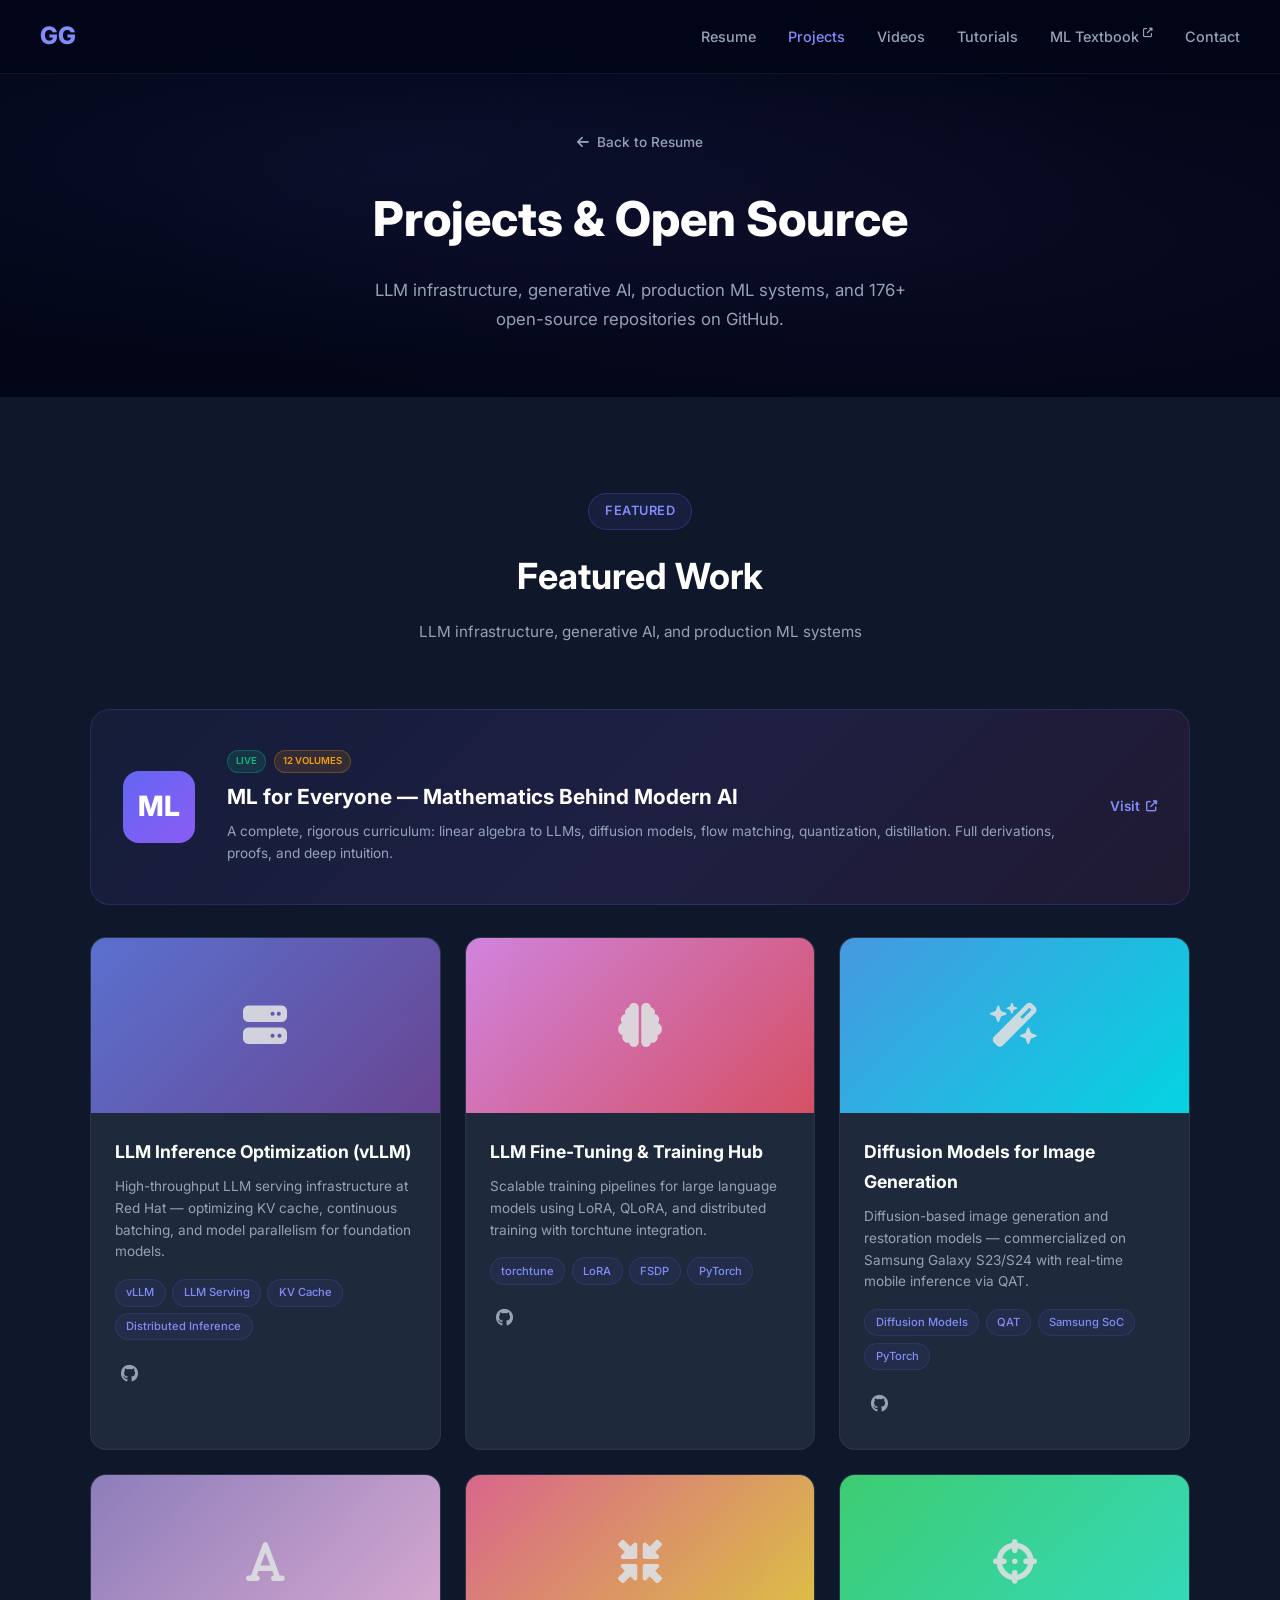
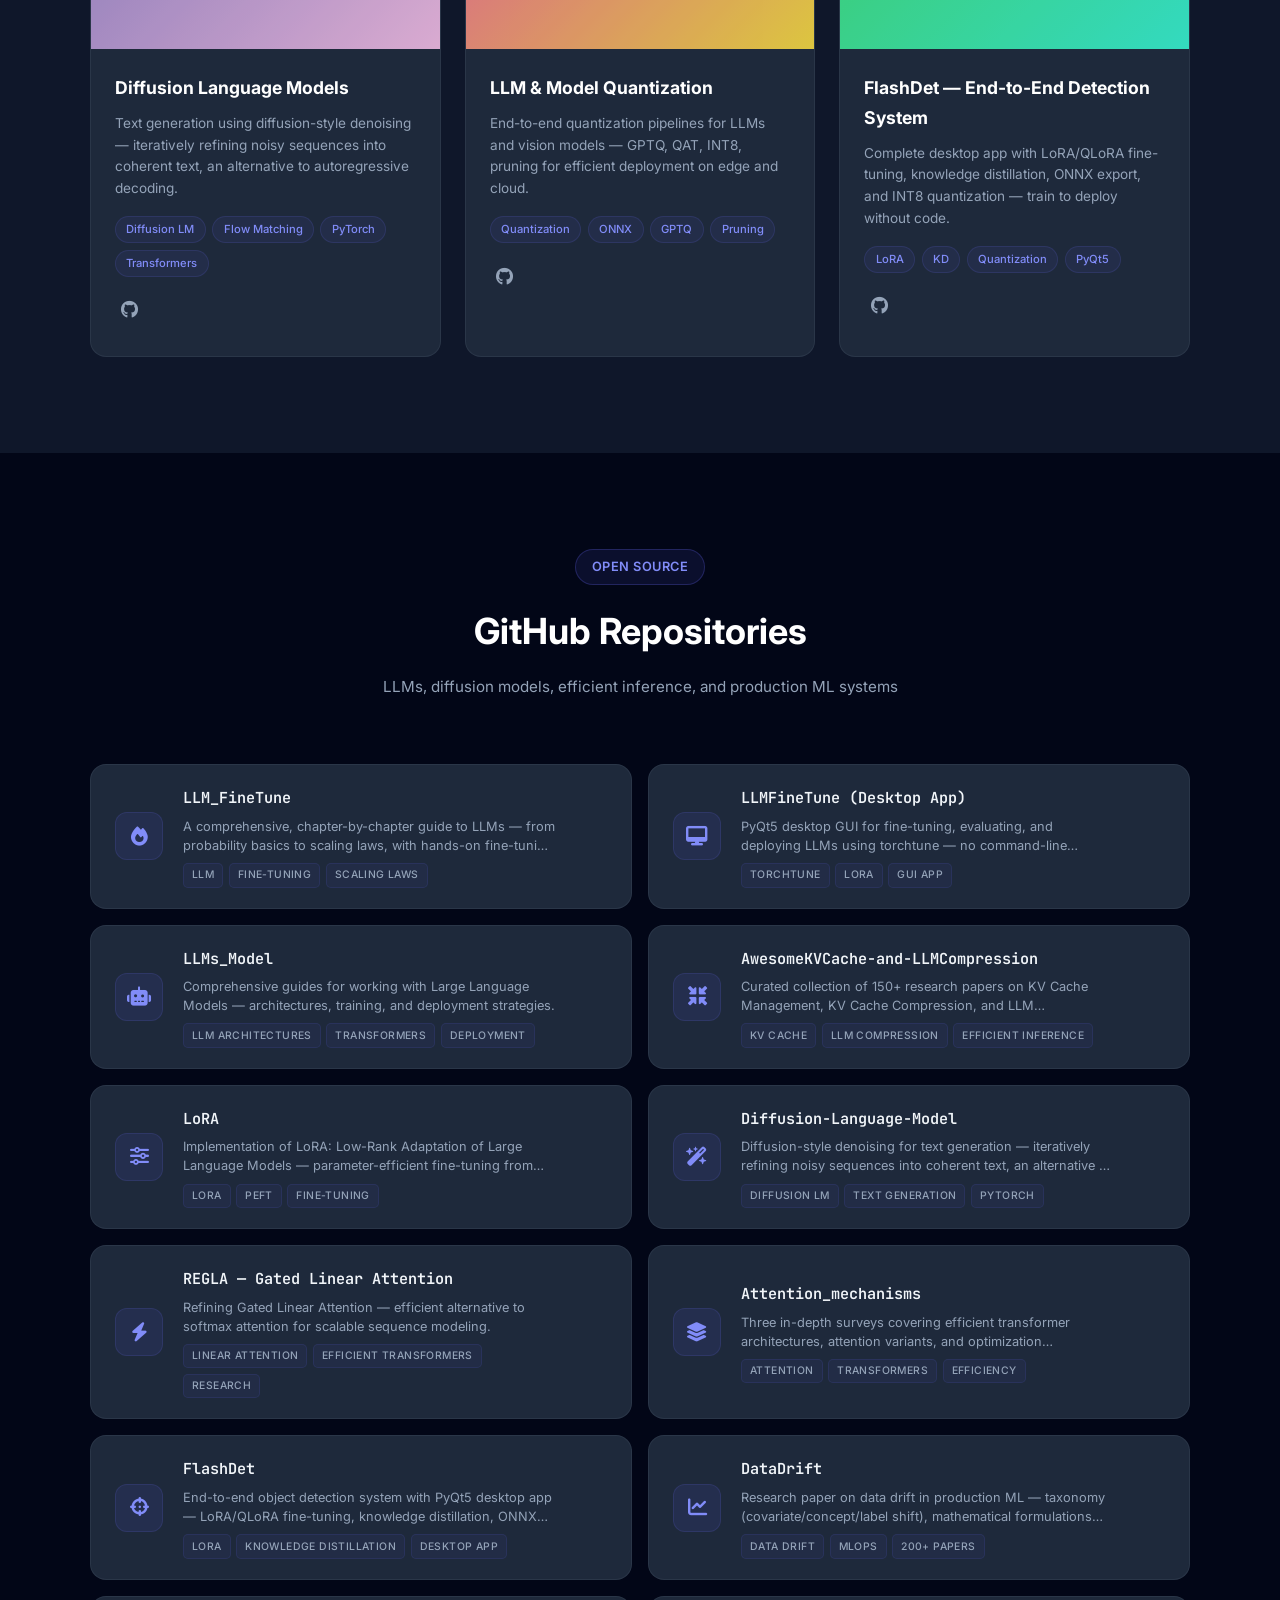
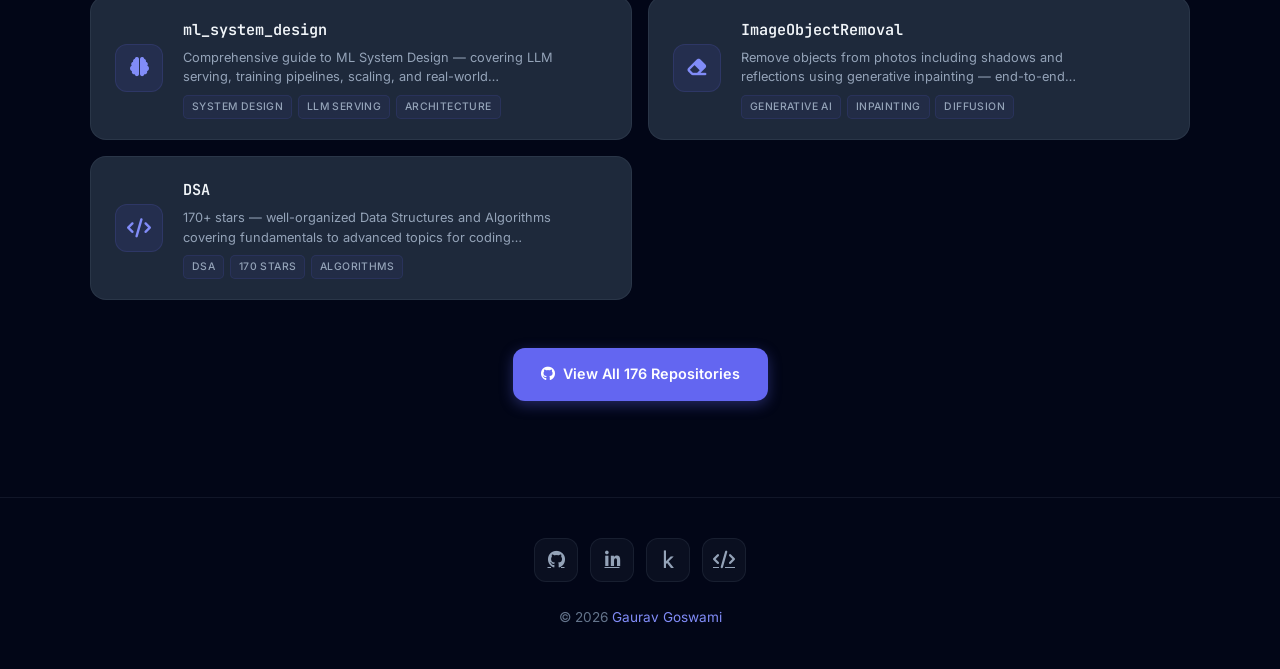
==== commit 922c5b88: "Add files via upload" ====
--- a/projects.html
+++ b/projects.html
@@ -76,6 +76,7 @@
                 <li><a href="projects.html" style="color: var(--primary-light);">Projects</a></li>
                 <li><a href="videos.html">Videos</a></li>
                 <li><a href="tutorials.html">Tutorials</a></li>
+                <li><a href="https://14cs17.netlify.app/" target="_blank" rel="noopener noreferrer">ML Textbook <i class="fas fa-external-link-alt" style="font-size: 0.6rem; vertical-align: super;"></i></a></li>
                 <li><a href="index.html#contact">Contact</a></li>
             </ul>
             <div class="mobile-toggle"><i class="fas fa-bars"></i></div>
@@ -99,6 +100,27 @@
                 <p class="section-desc">LLM infrastructure, generative AI, and production ML systems</p>
             </div>
             
+            <div style="margin-bottom: 2rem;">
+                <a href="https://14cs17.netlify.app/" target="_blank" rel="noopener noreferrer" style="text-decoration: none; color: inherit; display: block;">
+                    <div style="background: linear-gradient(135deg, rgba(99, 102, 241, 0.08) 0%, rgba(139, 92, 246, 0.12) 50%, rgba(236, 72, 153, 0.08) 100%); border: 1px solid rgba(99, 102, 241, 0.2); border-radius: var(--radius-xl); padding: 2.5rem 2rem; transition: border-color 0.3s ease, box-shadow 0.3s ease, transform 0.3s ease;" onmouseover="this.style.borderColor='rgba(99,102,241,0.4)'; this.style.boxShadow='0 16px 48px rgba(99,102,241,0.15)'; this.style.transform='translateY(-4px)';" onmouseout="this.style.borderColor='rgba(99,102,241,0.2)'; this.style.boxShadow='none'; this.style.transform='translateY(0)';">
+                        <div style="display: flex; align-items: center; gap: 2rem; flex-wrap: wrap;">
+                            <div style="width: 72px; height: 72px; background: linear-gradient(135deg, var(--primary) 0%, var(--accent) 100%); border-radius: var(--radius-lg); display: flex; align-items: center; justify-content: center; font-size: 1.75rem; color: white; font-weight: 800; flex-shrink: 0;">ML</div>
+                            <div style="flex: 1; min-width: 220px;">
+                                <div style="display: flex; align-items: center; gap: 0.5rem; margin-bottom: 0.4rem;">
+                                    <span style="padding: 0.15rem 0.5rem; background: rgba(16, 185, 129, 0.15); border: 1px solid rgba(16, 185, 129, 0.3); border-radius: var(--radius-full); font-size: 0.6rem; font-weight: 600; color: #10b981; text-transform: uppercase;">Live</span>
+                                    <span style="padding: 0.15rem 0.5rem; background: rgba(245, 158, 11, 0.12); border: 1px solid rgba(245, 158, 11, 0.25); border-radius: var(--radius-full); font-size: 0.6rem; font-weight: 600; color: #f59e0b; text-transform: uppercase;">12 Volumes</span>
+                                </div>
+                                <h3 style="font-size: 1.3rem; font-weight: 700; color: var(--white); margin-bottom: 0.4rem;">ML for Everyone — Mathematics Behind Modern AI</h3>
+                                <p style="color: var(--gray); font-size: 0.85rem; line-height: 1.6;">A complete, rigorous curriculum: linear algebra to LLMs, diffusion models, flow matching, quantization, distillation. Full derivations, proofs, and deep intuition.</p>
+                            </div>
+                            <div style="flex-shrink: 0; color: var(--primary-light); font-weight: 600; font-size: 0.85rem; display: flex; align-items: center; gap: 0.4rem;">
+                                Visit <i class="fas fa-external-link-alt" style="font-size: 0.7rem;"></i>
+                            </div>
+                        </div>
+                    </div>
+                </a>
+            </div>
+
             <div class="projects-grid">
                 <div class="project-card">
                     <div class="project-icon-placeholder">
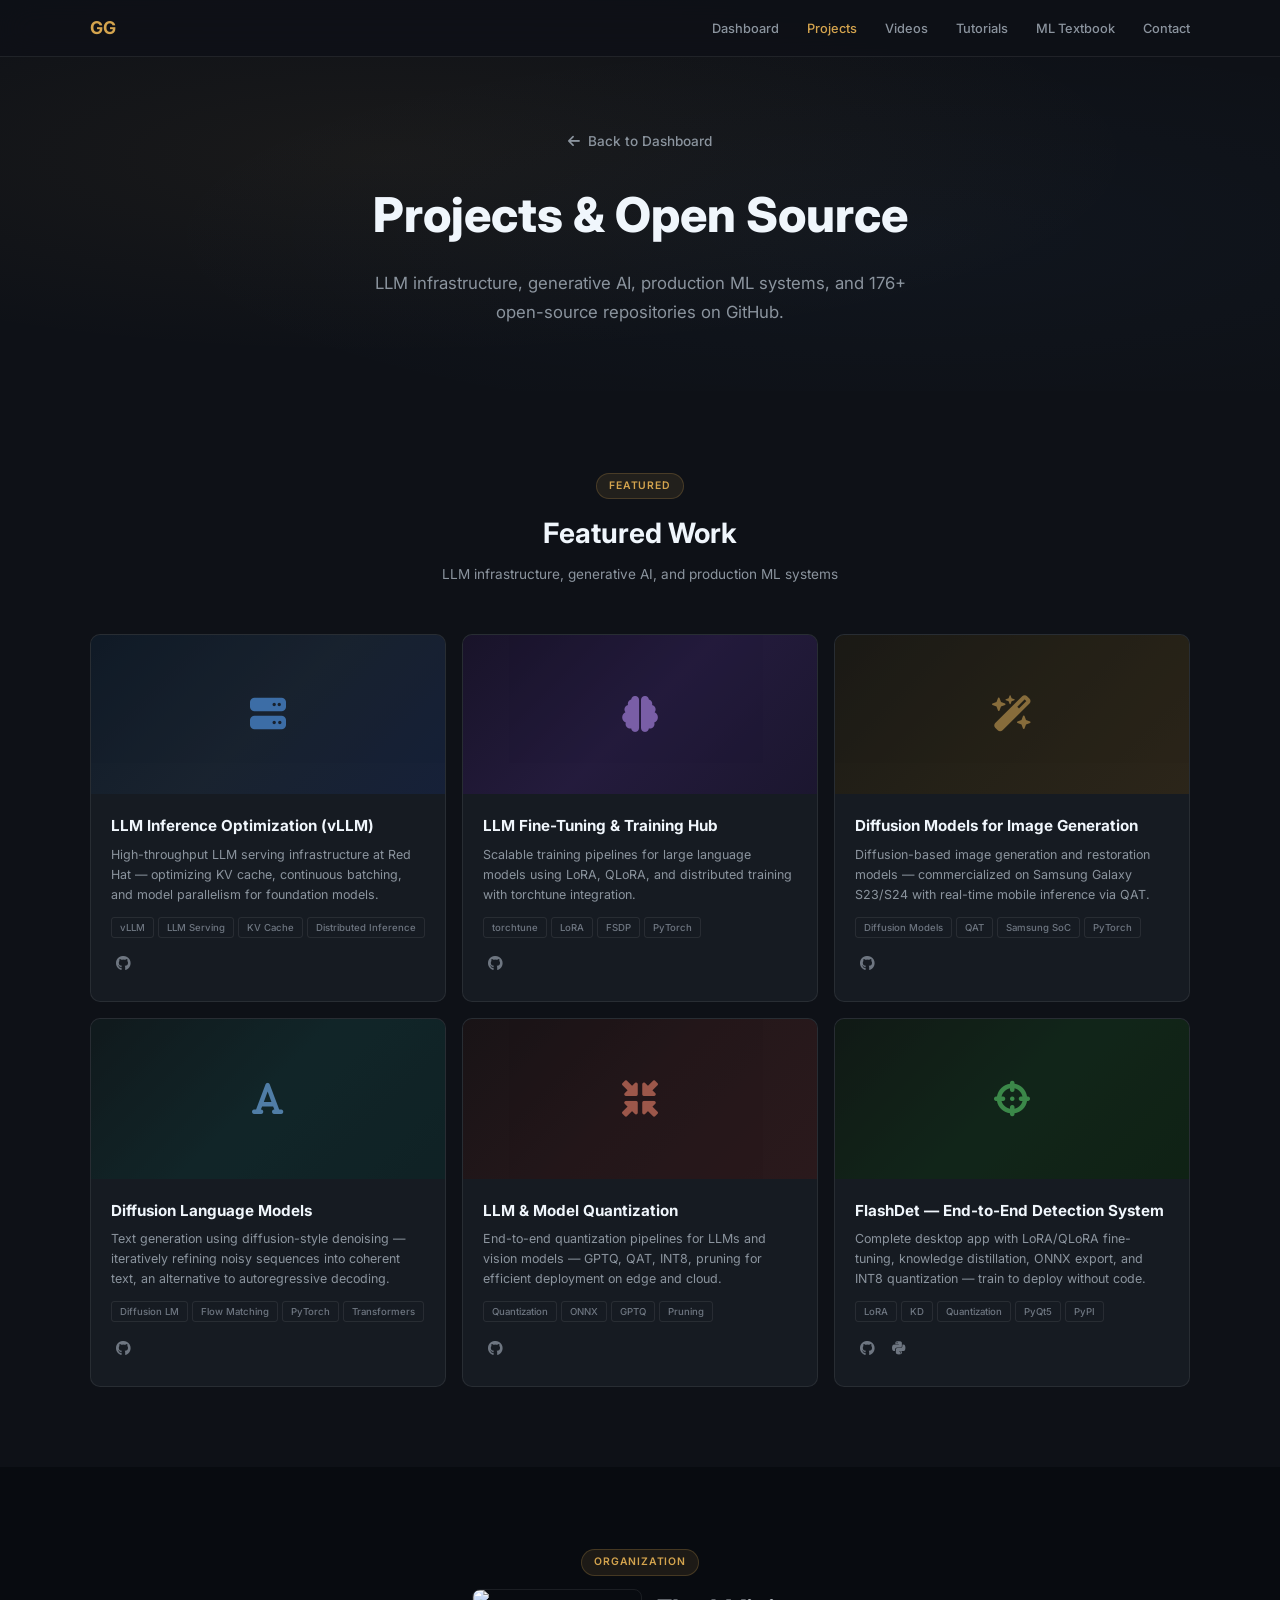
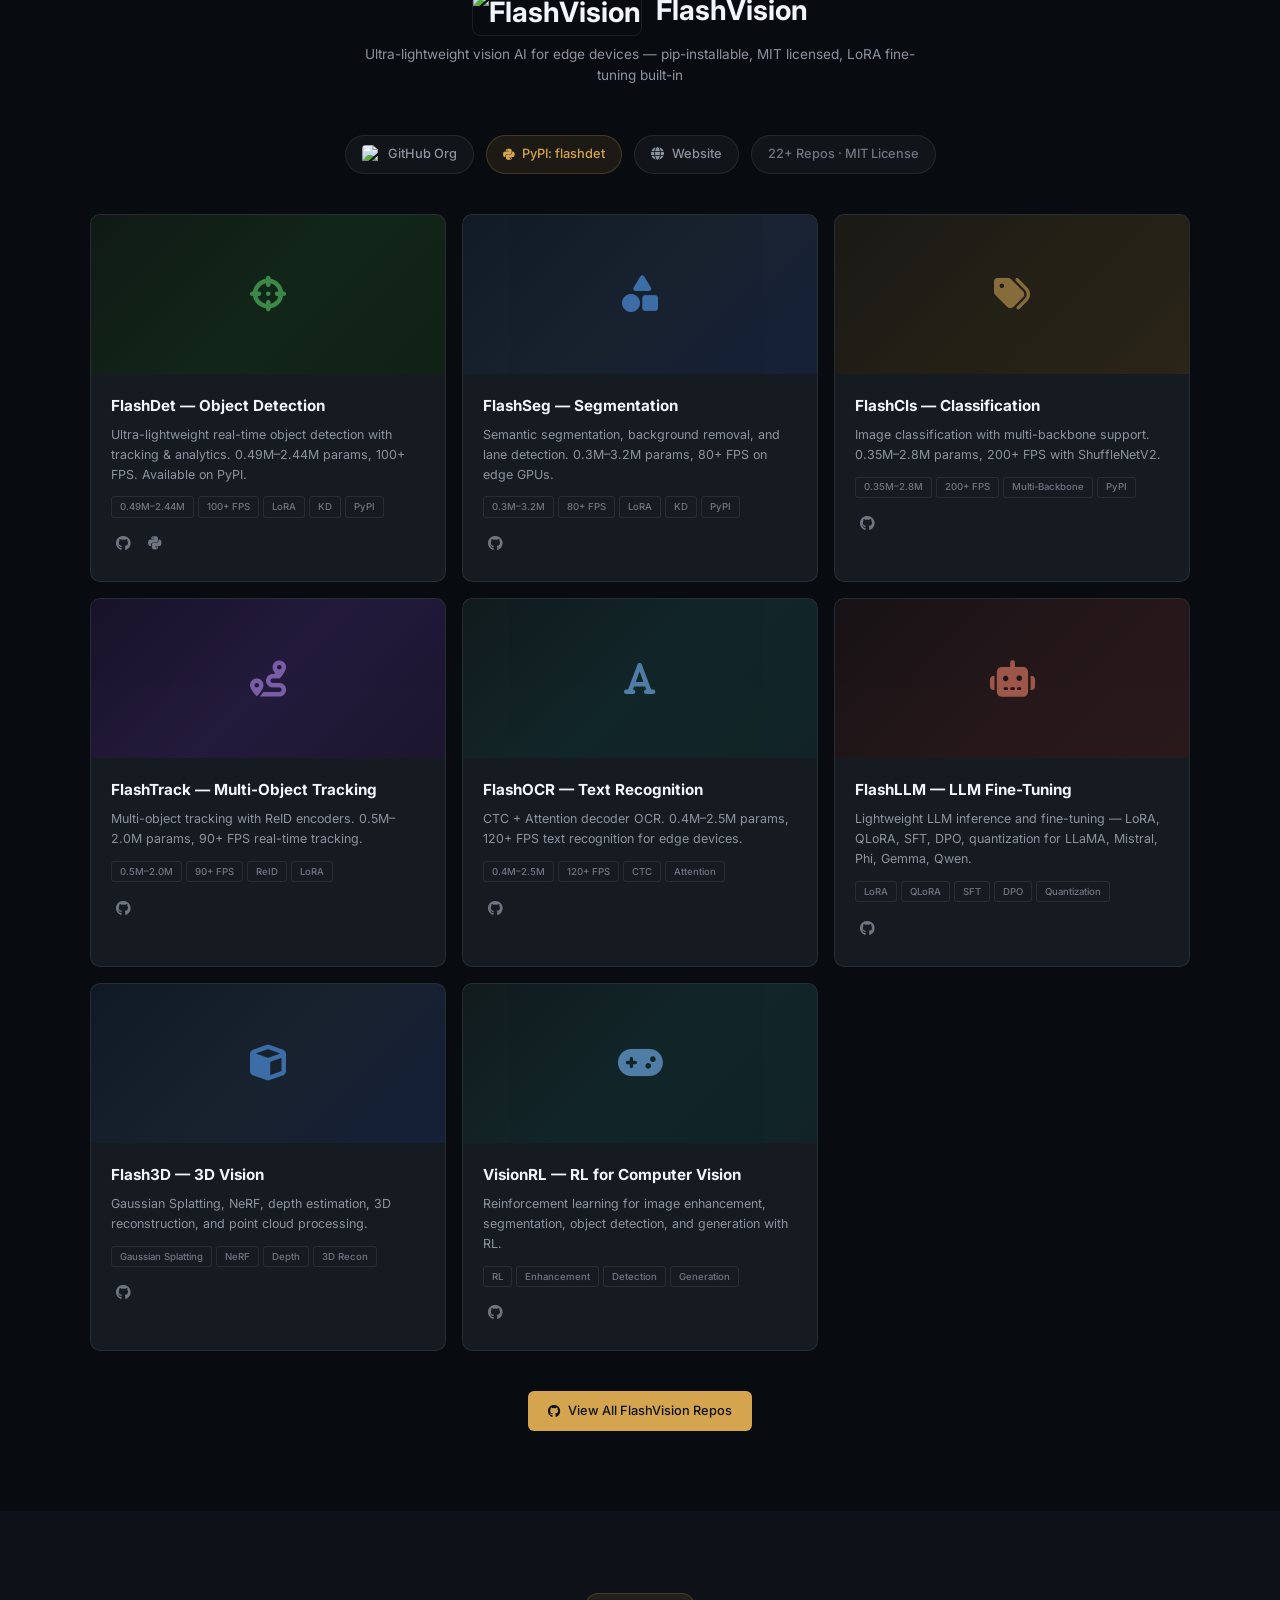
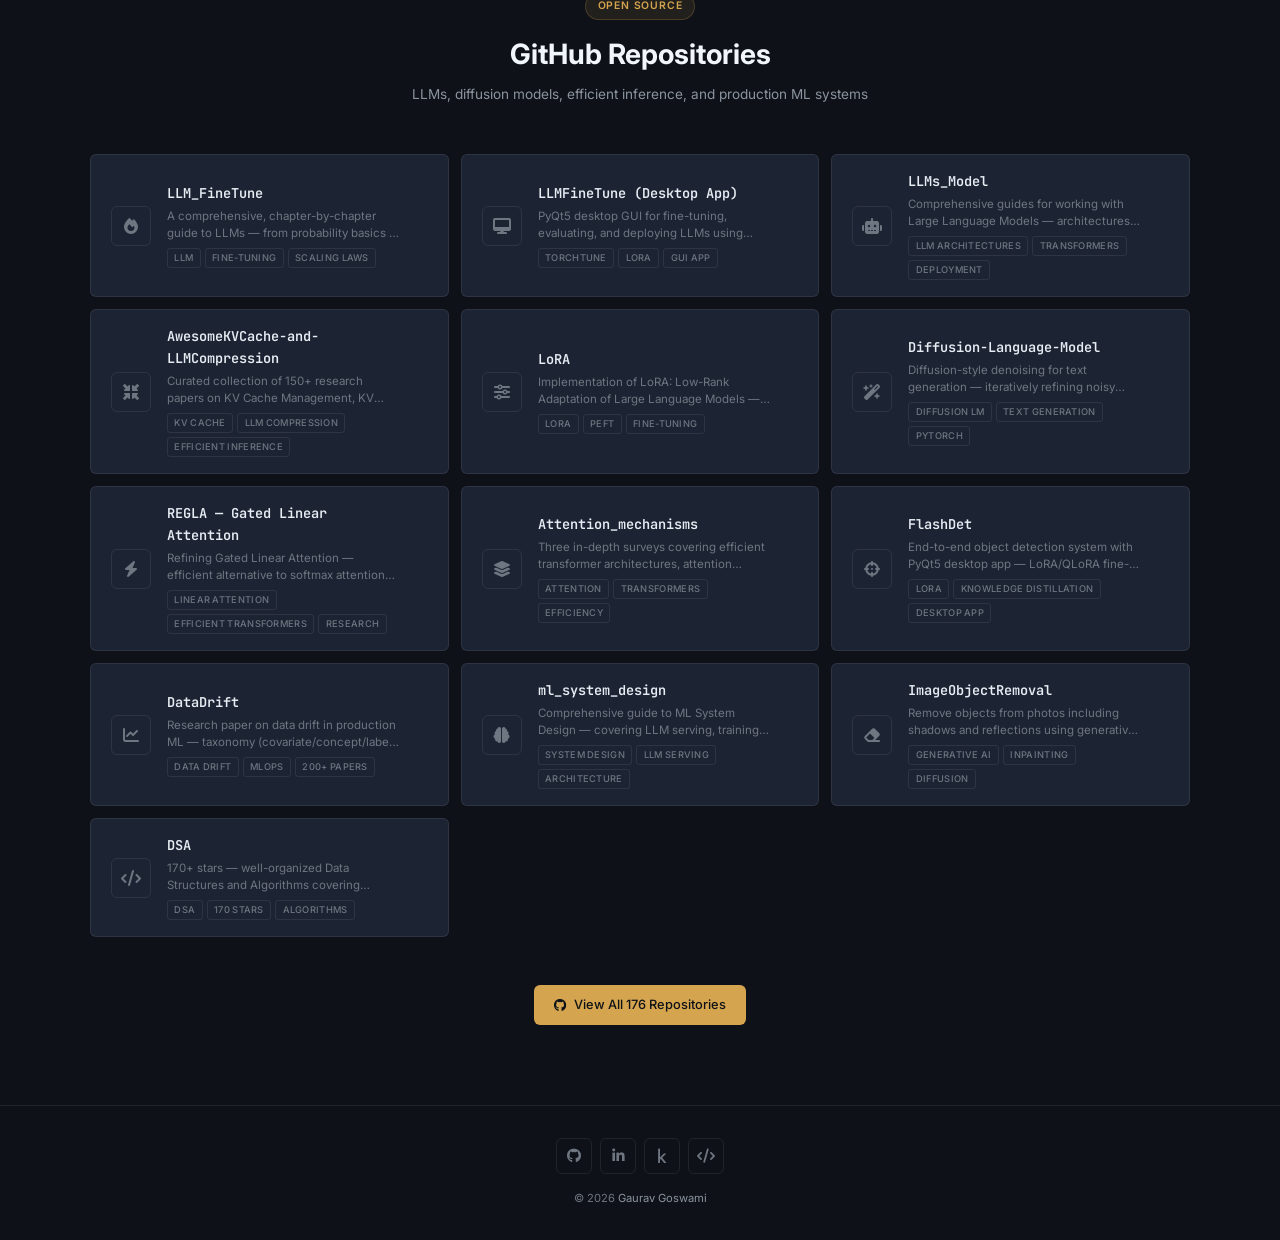
==== commit 8891fbb9: "Add files via upload" ====
--- a/projects.html
+++ b/projects.html
@@ -2,14 +2,15 @@
 <html lang="en">
 <head>
     <meta charset="utf-8">
-    <meta name="viewport" content="width=device-width, initial-scale=1">
+    <meta name="viewport" content="width=device-width, initial-scale=1, viewport-fit=cover">
+    <meta name="theme-color" content="#0e1117">
     <title>Projects & Open Source | Gaurav Goswami</title>
     <meta name="description" content="Featured AI/ML projects, LLM infrastructure, and open-source repositories by Gaurav Goswami">
     <link rel="preconnect" href="https://fonts.googleapis.com">
     <link rel="preconnect" href="https://fonts.gstatic.com" crossorigin>
     <link href="https://fonts.googleapis.com/css2?family=Inter:wght@300;400;500;600;700;800&family=JetBrains+Mono:wght@400;500&display=swap" rel="stylesheet">
     <link rel="stylesheet" href="https://cdnjs.cloudflare.com/ajax/libs/font-awesome/6.4.0/css/all.min.css">
-    <link rel="stylesheet" href="style.css?v=6">
+    <link rel="stylesheet" href="style.css?v=9">
     <link rel="icon" type="image/x-icon" href="favicon.ico">
     <style>
         .page-hero {
@@ -21,8 +22,8 @@
             position: absolute;
             inset: 0;
             background:
-                radial-gradient(ellipse at 30% 40%, rgba(99, 102, 241, 0.08) 0%, transparent 60%),
-                radial-gradient(ellipse at 70% 60%, rgba(139, 92, 246, 0.05) 0%, transparent 60%);
+                radial-gradient(ellipse at 30% 40%, rgba(212,164,78,0.06) 0%, transparent 60%),
+                radial-gradient(ellipse at 70% 60%, rgba(88,166,255,0.03) 0%, transparent 60%);
         }
         .page-hero-content {
             position: relative;
@@ -55,15 +56,23 @@
             margin-bottom: 1.5rem;
         }
         .back-link:hover {
-            color: var(--primary-light);
+            color: var(--accent);
         }
         @media (max-width: 768px) {
-            .page-hero { padding: 6rem 1.25rem 2.5rem; }
-            .page-hero h1 { font-size: 1.75rem; }
-            .page-hero p { font-size: 0.9rem; }
+            .page-hero { padding: 5rem 1rem 2rem; }
+            .page-hero h1 { font-size: 1.5rem; }
+            .page-hero p { font-size: 0.85rem; }
+            .back-link { font-size: 0.8rem; margin-bottom: 1rem; min-height: 44px; display: inline-flex; align-items: center; }
         }
         @media (max-width: 480px) {
-            .page-hero { padding: 5rem 0.875rem 2rem; }
+            .page-hero { padding: 4.5rem 0.75rem 1.5rem; }
+            .page-hero h1 { font-size: 1.3rem; }
+            .page-hero p { font-size: 0.8rem; }
+            .section-title img { width: 28px !important; height: 28px !important; }
+        }
+        @media (max-width: 360px) {
+            .page-hero { padding: 4rem 0.5rem 1.25rem; }
+            .page-hero h1 { font-size: 1.15rem; }
         }
     </style>
 </head>
@@ -72,11 +81,11 @@
         <div class="nav-container">
             <a href="index.html" class="logo">GG</a>
             <ul class="nav-links" id="nav-menu">
-                <li><a href="index.html">Resume</a></li>
-                <li><a href="projects.html" style="color: var(--primary-light);">Projects</a></li>
+                <li><a href="index.html">Dashboard</a></li>
+                <li><a href="projects.html" style="color: var(--accent);">Projects</a></li>
                 <li><a href="videos.html">Videos</a></li>
                 <li><a href="tutorials.html">Tutorials</a></li>
-                <li><a href="https://14cs17.netlify.app/" target="_blank" rel="noopener noreferrer">ML Textbook <i class="fas fa-external-link-alt" style="font-size: 0.6rem; vertical-align: super;"></i></a></li>
+                <li><a href="https://14cs17.netlify.app/" target="_blank" rel="noopener noreferrer">ML Textbook</a></li>
                 <li><a href="index.html#contact">Contact</a></li>
             </ul>
             <div class="mobile-toggle"><i class="fas fa-bars"></i></div>
@@ -86,7 +95,7 @@
     <section class="page-hero">
         <div class="hero-bg"></div>
         <div class="page-hero-content">
-            <a href="index.html" class="back-link"><i class="fas fa-arrow-left"></i> Back to Resume</a>
+            <a href="index.html" class="back-link"><i class="fas fa-arrow-left"></i> Back to Dashboard</a>
             <h1>Projects & Open Source</h1>
             <p>LLM infrastructure, generative AI, production ML systems, and 176+ open-source repositories on GitHub.</p>
         </div>
@@ -100,32 +109,11 @@
                 <p class="section-desc">LLM infrastructure, generative AI, and production ML systems</p>
             </div>
             
-            <div style="margin-bottom: 2rem;">
-                <a href="https://14cs17.netlify.app/" target="_blank" rel="noopener noreferrer" style="text-decoration: none; color: inherit; display: block;">
-                    <div style="background: linear-gradient(135deg, rgba(99, 102, 241, 0.08) 0%, rgba(139, 92, 246, 0.12) 50%, rgba(236, 72, 153, 0.08) 100%); border: 1px solid rgba(99, 102, 241, 0.2); border-radius: var(--radius-xl); padding: 2.5rem 2rem; transition: border-color 0.3s ease, box-shadow 0.3s ease, transform 0.3s ease;" onmouseover="this.style.borderColor='rgba(99,102,241,0.4)'; this.style.boxShadow='0 16px 48px rgba(99,102,241,0.15)'; this.style.transform='translateY(-4px)';" onmouseout="this.style.borderColor='rgba(99,102,241,0.2)'; this.style.boxShadow='none'; this.style.transform='translateY(0)';">
-                        <div style="display: flex; align-items: center; gap: 2rem; flex-wrap: wrap;">
-                            <div style="width: 72px; height: 72px; background: linear-gradient(135deg, var(--primary) 0%, var(--accent) 100%); border-radius: var(--radius-lg); display: flex; align-items: center; justify-content: center; font-size: 1.75rem; color: white; font-weight: 800; flex-shrink: 0;">ML</div>
-                            <div style="flex: 1; min-width: 220px;">
-                                <div style="display: flex; align-items: center; gap: 0.5rem; margin-bottom: 0.4rem;">
-                                    <span style="padding: 0.15rem 0.5rem; background: rgba(16, 185, 129, 0.15); border: 1px solid rgba(16, 185, 129, 0.3); border-radius: var(--radius-full); font-size: 0.6rem; font-weight: 600; color: #10b981; text-transform: uppercase;">Live</span>
-                                    <span style="padding: 0.15rem 0.5rem; background: rgba(245, 158, 11, 0.12); border: 1px solid rgba(245, 158, 11, 0.25); border-radius: var(--radius-full); font-size: 0.6rem; font-weight: 600; color: #f59e0b; text-transform: uppercase;">12 Volumes</span>
-                                </div>
-                                <h3 style="font-size: 1.3rem; font-weight: 700; color: var(--white); margin-bottom: 0.4rem;">ML for Everyone — Mathematics Behind Modern AI</h3>
-                                <p style="color: var(--gray); font-size: 0.85rem; line-height: 1.6;">A complete, rigorous curriculum: linear algebra to LLMs, diffusion models, flow matching, quantization, distillation. Full derivations, proofs, and deep intuition.</p>
-                            </div>
-                            <div style="flex-shrink: 0; color: var(--primary-light); font-weight: 600; font-size: 0.85rem; display: flex; align-items: center; gap: 0.4rem;">
-                                Visit <i class="fas fa-external-link-alt" style="font-size: 0.7rem;"></i>
-                            </div>
-                        </div>
-                    </div>
-                </a>
-            </div>
-
             <div class="projects-grid">
                 <div class="project-card">
                     <div class="project-icon-placeholder">
-                        <div class="icon-bg" style="background: linear-gradient(135deg, #667eea 0%, #764ba2 100%);">
-                            <i class="fas fa-server"></i>
+                        <div class="icon-bg" style="background: linear-gradient(135deg, #0d1b2a 0%, #1b2838 50%, #162447 100%);">
+                            <i class="fas fa-server" style="color: #58a6ff;"></i>
                         </div>
                     </div>
                     <div class="project-info">
@@ -138,8 +126,8 @@
                 
                 <div class="project-card">
                     <div class="project-icon-placeholder">
-                        <div class="icon-bg" style="background: linear-gradient(135deg, #f093fb 0%, #f5576c 100%);">
-                            <i class="fas fa-brain"></i>
+                        <div class="icon-bg" style="background: linear-gradient(135deg, #1a0e2e 0%, #2d1b4e 50%, #1f1338 100%);">
+                            <i class="fas fa-brain" style="color: #bc8cff;"></i>
                         </div>
                     </div>
                     <div class="project-info">
@@ -152,8 +140,8 @@
                 
                 <div class="project-card">
                     <div class="project-icon-placeholder">
-                        <div class="icon-bg" style="background: linear-gradient(135deg, #4facfe 0%, #00f2fe 100%);">
-                            <i class="fas fa-wand-magic-sparkles"></i>
+                        <div class="icon-bg" style="background: linear-gradient(135deg, #1f1a0e 0%, #2e2510 50%, #3a2c14 100%);">
+                            <i class="fas fa-wand-magic-sparkles" style="color: #d4a44e;"></i>
                         </div>
                     </div>
                     <div class="project-info">
@@ -166,8 +154,8 @@
 
                 <div class="project-card">
                     <div class="project-icon-placeholder">
-                        <div class="icon-bg" style="background: linear-gradient(135deg, #a18cd1 0%, #fbc2eb 100%);">
-                            <i class="fas fa-font"></i>
+                        <div class="icon-bg" style="background: linear-gradient(135deg, #0e1a1a 0%, #0f2e2e 50%, #0d2828 100%);">
+                            <i class="fas fa-font" style="color: #79c0ff;"></i>
                         </div>
                     </div>
                     <div class="project-info">
@@ -180,8 +168,8 @@
                 
                 <div class="project-card">
                     <div class="project-icon-placeholder">
-                        <div class="icon-bg" style="background: linear-gradient(135deg, #fa709a 0%, #fee140 100%);">
-                            <i class="fas fa-compress-arrows-alt"></i>
+                        <div class="icon-bg" style="background: linear-gradient(135deg, #1a0e0e 0%, #2e1515 50%, #381818 100%);">
+                            <i class="fas fa-compress-arrows-alt" style="color: #f78166;"></i>
                         </div>
                     </div>
                     <div class="project-info">
@@ -194,22 +182,162 @@
 
                 <div class="project-card">
                     <div class="project-icon-placeholder">
-                        <div class="icon-bg" style="background: linear-gradient(135deg, #43e97b 0%, #38f9d7 100%);">
-                            <i class="fas fa-crosshairs"></i>
+                        <div class="icon-bg" style="background: linear-gradient(135deg, #0e1a0e 0%, #102e15 50%, #0d280d 100%);">
+                            <i class="fas fa-crosshairs" style="color: #56d364;"></i>
                         </div>
                     </div>
                     <div class="project-info">
                         <h3>FlashDet — End-to-End Detection System</h3>
                         <p>Complete desktop app with LoRA/QLoRA fine-tuning, knowledge distillation, ONNX export, and INT8 quantization — train to deploy without code.</p>
-                        <div class="project-tech"><span>LoRA</span><span>KD</span><span>Quantization</span><span>PyQt5</span></div>
-                        <div class="project-links"><a href="https://github.com/Gaurav14cs17/FlashDet" target="_blank" rel="noopener noreferrer"><i class="fab fa-github"></i></a></div>
+                        <div class="project-tech"><span>LoRA</span><span>KD</span><span>Quantization</span><span>PyQt5</span><span>PyPI</span></div>
+                        <div class="project-links"><a href="https://github.com/FlashVision/FlashDet" target="_blank" rel="noopener noreferrer"><i class="fab fa-github"></i></a><a href="https://pypi.org/project/flashdet/" target="_blank" rel="noopener noreferrer"><i class="fab fa-python"></i></a></div>
                     </div>
                 </div>
             </div>
         </div>
     </section>
 
-    <section id="repositories" style="background: var(--darker);">
+    <section id="flashvision" style="background: var(--darker);">
+        <div class="section-container">
+            <div class="section-header">
+                <span class="section-tag">Organization</span>
+                <h2 class="section-title"><img src="https://github.com/FlashVision.png" alt="FlashVision" style="width: 36px; height: 36px; border-radius: 8px; vertical-align: middle; margin-right: 0.5rem; border: 1px solid var(--border);"> FlashVision</h2>
+                <p class="section-desc">Ultra-lightweight vision AI for edge devices — pip-installable, MIT licensed, LoRA fine-tuning built-in</p>
+            </div>
+
+            <div style="display: flex; align-items: center; justify-content: center; gap: 0.75rem; flex-wrap: wrap; margin-bottom: 2.5rem;">
+                <a href="https://github.com/FlashVision" target="_blank" rel="noopener noreferrer" style="display: inline-flex; align-items: center; gap: 0.5rem; padding: 0.5rem 1rem; background: rgba(255,255,255,0.04); border: 1px solid var(--border); border-radius: var(--radius-full); color: var(--text-secondary); text-decoration: none; font-size: 0.8rem; font-weight: 500; transition: all 0.2s;" onmouseover="this.style.borderColor='rgba(212,164,78,0.22)'; this.style.color='#d4a44e';" onmouseout="this.style.borderColor='rgba(255,255,255,0.08)'; this.style.color='#8b949e';"><img src="https://github.com/FlashVision.png" alt="FV" style="width: 18px; height: 18px; border-radius: 4px;"> GitHub Org</a>
+                <a href="https://pypi.org/project/flashdet/" target="_blank" rel="noopener noreferrer" style="display: inline-flex; align-items: center; gap: 0.5rem; padding: 0.5rem 1rem; background: var(--accent-dim); border: 1px solid var(--accent-border); border-radius: var(--radius-full); color: var(--accent); text-decoration: none; font-size: 0.8rem; font-weight: 500; transition: all 0.2s;" onmouseover="this.style.borderColor='rgba(212,164,78,0.35)';" onmouseout="this.style.borderColor='rgba(212,164,78,0.22)';"><i class="fab fa-python"></i> PyPI: flashdet</a>
+                <a href="https://flashvision.github.io/" target="_blank" rel="noopener noreferrer" style="display: inline-flex; align-items: center; gap: 0.5rem; padding: 0.5rem 1rem; background: rgba(255,255,255,0.04); border: 1px solid var(--border); border-radius: var(--radius-full); color: var(--text-secondary); text-decoration: none; font-size: 0.8rem; font-weight: 500; transition: all 0.2s;" onmouseover="this.style.borderColor='rgba(212,164,78,0.22)'; this.style.color='#d4a44e';" onmouseout="this.style.borderColor='rgba(255,255,255,0.08)'; this.style.color='#8b949e';"><i class="fas fa-globe"></i> Website</a>
+                <span style="padding: 0.5rem 1rem; background: rgba(255,255,255,0.04); border: 1px solid var(--border); border-radius: var(--radius-full); color: var(--text-muted); font-size: 0.8rem; font-weight: 500;">22+ Repos &middot; MIT License</span>
+            </div>
+
+            <div class="projects-grid">
+                <div class="project-card">
+                    <div class="project-icon-placeholder">
+                        <div class="icon-bg" style="background: linear-gradient(135deg, #0e1a0e 0%, #102e15 50%, #0d280d 100%);">
+                            <i class="fas fa-crosshairs" style="color: #56d364;"></i>
+                        </div>
+                    </div>
+                    <div class="project-info">
+                        <h3>FlashDet — Object Detection</h3>
+                        <p>Ultra-lightweight real-time object detection with tracking & analytics. 0.49M–2.44M params, 100+ FPS. Available on PyPI.</p>
+                        <div class="project-tech"><span>0.49M–2.44M</span><span>100+ FPS</span><span>LoRA</span><span>KD</span><span>PyPI</span></div>
+                        <div class="project-links">
+                            <a href="https://github.com/FlashVision/FlashDet" target="_blank" rel="noopener noreferrer"><i class="fab fa-github"></i></a>
+                            <a href="https://pypi.org/project/flashdet/" target="_blank" rel="noopener noreferrer"><i class="fab fa-python"></i></a>
+                        </div>
+                    </div>
+                </div>
+
+                <div class="project-card">
+                    <div class="project-icon-placeholder">
+                        <div class="icon-bg" style="background: linear-gradient(135deg, #0d1b2a 0%, #1b2838 50%, #162447 100%);">
+                            <i class="fas fa-shapes" style="color: #58a6ff;"></i>
+                        </div>
+                    </div>
+                    <div class="project-info">
+                        <h3>FlashSeg — Segmentation</h3>
+                        <p>Semantic segmentation, background removal, and lane detection. 0.3M–3.2M params, 80+ FPS on edge GPUs.</p>
+                        <div class="project-tech"><span>0.3M–3.2M</span><span>80+ FPS</span><span>LoRA</span><span>KD</span><span>PyPI</span></div>
+                        <div class="project-links"><a href="https://github.com/FlashVision/FlashSeg" target="_blank" rel="noopener noreferrer"><i class="fab fa-github"></i></a></div>
+                    </div>
+                </div>
+
+                <div class="project-card">
+                    <div class="project-icon-placeholder">
+                        <div class="icon-bg" style="background: linear-gradient(135deg, #1f1a0e 0%, #2e2510 50%, #3a2c14 100%);">
+                            <i class="fas fa-tags" style="color: #d4a44e;"></i>
+                        </div>
+                    </div>
+                    <div class="project-info">
+                        <h3>FlashCls — Classification</h3>
+                        <p>Image classification with multi-backbone support. 0.35M–2.8M params, 200+ FPS with ShuffleNetV2.</p>
+                        <div class="project-tech"><span>0.35M–2.8M</span><span>200+ FPS</span><span>Multi-Backbone</span><span>PyPI</span></div>
+                        <div class="project-links"><a href="https://github.com/FlashVision/FlashCls" target="_blank" rel="noopener noreferrer"><i class="fab fa-github"></i></a></div>
+                    </div>
+                </div>
+
+                <div class="project-card">
+                    <div class="project-icon-placeholder">
+                        <div class="icon-bg" style="background: linear-gradient(135deg, #1a0e2e 0%, #2d1b4e 50%, #1f1338 100%);">
+                            <i class="fas fa-route" style="color: #bc8cff;"></i>
+                        </div>
+                    </div>
+                    <div class="project-info">
+                        <h3>FlashTrack — Multi-Object Tracking</h3>
+                        <p>Multi-object tracking with ReID encoders. 0.5M–2.0M params, 90+ FPS real-time tracking.</p>
+                        <div class="project-tech"><span>0.5M–2.0M</span><span>90+ FPS</span><span>ReID</span><span>LoRA</span></div>
+                        <div class="project-links"><a href="https://github.com/FlashVision/FlashTrack" target="_blank" rel="noopener noreferrer"><i class="fab fa-github"></i></a></div>
+                    </div>
+                </div>
+
+                <div class="project-card">
+                    <div class="project-icon-placeholder">
+                        <div class="icon-bg" style="background: linear-gradient(135deg, #0e1a1a 0%, #0f2e2e 50%, #0d2828 100%);">
+                            <i class="fas fa-font" style="color: #79c0ff;"></i>
+                        </div>
+                    </div>
+                    <div class="project-info">
+                        <h3>FlashOCR — Text Recognition</h3>
+                        <p>CTC + Attention decoder OCR. 0.4M–2.5M params, 120+ FPS text recognition for edge devices.</p>
+                        <div class="project-tech"><span>0.4M–2.5M</span><span>120+ FPS</span><span>CTC</span><span>Attention</span></div>
+                        <div class="project-links"><a href="https://github.com/FlashVision/FlashOCR" target="_blank" rel="noopener noreferrer"><i class="fab fa-github"></i></a></div>
+                    </div>
+                </div>
+
+                <div class="project-card">
+                    <div class="project-icon-placeholder">
+                        <div class="icon-bg" style="background: linear-gradient(135deg, #1a0e0e 0%, #2e1515 50%, #381818 100%);">
+                            <i class="fas fa-robot" style="color: #f78166;"></i>
+                        </div>
+                    </div>
+                    <div class="project-info">
+                        <h3>FlashLLM — LLM Fine-Tuning</h3>
+                        <p>Lightweight LLM inference and fine-tuning — LoRA, QLoRA, SFT, DPO, quantization for LLaMA, Mistral, Phi, Gemma, Qwen.</p>
+                        <div class="project-tech"><span>LoRA</span><span>QLoRA</span><span>SFT</span><span>DPO</span><span>Quantization</span></div>
+                        <div class="project-links"><a href="https://github.com/FlashVision/FlashLLM" target="_blank" rel="noopener noreferrer"><i class="fab fa-github"></i></a></div>
+                    </div>
+                </div>
+
+                <div class="project-card">
+                    <div class="project-icon-placeholder">
+                        <div class="icon-bg" style="background: linear-gradient(135deg, #0d1b2a 0%, #1b2838 50%, #162447 100%);">
+                            <i class="fas fa-cube" style="color: #58a6ff;"></i>
+                        </div>
+                    </div>
+                    <div class="project-info">
+                        <h3>Flash3D — 3D Vision</h3>
+                        <p>Gaussian Splatting, NeRF, depth estimation, 3D reconstruction, and point cloud processing.</p>
+                        <div class="project-tech"><span>Gaussian Splatting</span><span>NeRF</span><span>Depth</span><span>3D Recon</span></div>
+                        <div class="project-links"><a href="https://github.com/FlashVision/Flash3D" target="_blank" rel="noopener noreferrer"><i class="fab fa-github"></i></a></div>
+                    </div>
+                </div>
+
+                <div class="project-card">
+                    <div class="project-icon-placeholder">
+                        <div class="icon-bg" style="background: linear-gradient(135deg, #0e1a1a 0%, #0f2e2e 50%, #0d2828 100%);">
+                            <i class="fas fa-gamepad" style="color: #79c0ff;"></i>
+                        </div>
+                    </div>
+                    <div class="project-info">
+                        <h3>VisionRL — RL for Computer Vision</h3>
+                        <p>Reinforcement learning for image enhancement, segmentation, object detection, and generation with RL.</p>
+                        <div class="project-tech"><span>RL</span><span>Enhancement</span><span>Detection</span><span>Generation</span></div>
+                        <div class="project-links"><a href="https://github.com/FlashVision/VisionRL" target="_blank" rel="noopener noreferrer"><i class="fab fa-github"></i></a></div>
+                    </div>
+                </div>
+            </div>
+
+            <div style="text-align: center; margin-top: 2.5rem;">
+                <a href="https://github.com/FlashVision" target="_blank" rel="noopener noreferrer" class="btn btn-primary">
+                    <i class="fab fa-github"></i> View All FlashVision Repos
+                </a>
+            </div>
+        </div>
+    </section>
+
+    <section id="repositories" style="background: var(--dark);">
         <div class="section-container">
             <div class="section-header">
                 <span class="section-tag">Open Source</span>
@@ -367,12 +495,21 @@
         <p class="footer-text">&copy; 2026 <a href="index.html">Gaurav Goswami</a></p>
     </footer>
 
+    <div class="nav-overlay" id="nav-overlay"></div>
     <script>
+        const navMenu = document.getElementById('nav-menu');
+        const navOverlay = document.getElementById('nav-overlay');
+        const mobToggle = document.querySelector('.mobile-toggle');
+
+        function closeNav() { navMenu.classList.remove('active'); navOverlay.classList.remove('active'); document.body.style.overflow = ''; }
+        function openNav() { navMenu.classList.add('active'); navOverlay.classList.add('active'); document.body.style.overflow = 'hidden'; }
+
+        mobToggle.addEventListener('click', () => { navMenu.classList.contains('active') ? closeNav() : openNav(); });
+        navOverlay.addEventListener('click', closeNav);
+        document.querySelectorAll('#nav-menu a').forEach(a => a.addEventListener('click', closeNav));
+
         window.addEventListener('scroll', () => {
             document.getElementById('navbar').classList.toggle('scrolled', window.scrollY > 50);
-        });
-        document.querySelector('.mobile-toggle').addEventListener('click', () => {
-            document.getElementById('nav-menu').classList.toggle('active');
         });
     </script>
 </body>
--- a/style.css
+++ b/style.css
@@ -1,1527 +1,485 @@
 :root {
-    --primary: #6366f1;
-    --primary-light: #818cf8;
-    --primary-dark: #4f46e5;
-    --secondary: #f59e0b;
-    --accent: #8b5cf6;
-    --accent-light: #a78bfa;
-
-    --dark: #0f172a;
-    --darker: #020617;
-    --card-bg: #1e293b;
-    --card-border: rgba(148, 163, 184, 0.1);
-
-    --light: #f1f5f9;
-    --white: #ffffff;
-    --gray: #94a3b8;
-    --gray-light: #cbd5e1;
-    --gray-dark: #64748b;
-
-    --success: #10b981;
-    --warning: #f59e0b;
-
-    --radius-sm: 8px;
-    --radius-md: 12px;
-    --radius-lg: 16px;
-    --radius-xl: 20px;
+    --bg: #0e1117;
+    --surface: #161b22;
+    --surface-2: #1c2333;
+    --border: rgba(255,255,255,0.08);
+    --border-hover: rgba(255,255,255,0.15);
+    --text: #e6edf3;
+    --text-secondary: #8b949e;
+    --text-muted: #6e7681;
+    --white: #f0f6fc;
+    --accent: #d4a44e;
+    --accent-dim: rgba(212,164,78,0.10);
+    --accent-border: rgba(212,164,78,0.22);
+    --blue: #58a6ff;
+    --green: #56d364;
+    --purple: #bc8cff;
+    --coral: #f78166;
+    --cyan: #79c0ff;
+    --radius: 10px;
+    --radius-sm: 6px;
+    --radius-md: 10px;
+    --radius-lg: 12px;
+    --radius-xl: 16px;
     --radius-full: 9999px;
-
-    --transition: 0.3s ease;
-    --shadow-sm: 0 1px 3px rgba(0, 0, 0, 0.3);
-    --shadow-md: 0 4px 16px rgba(0, 0, 0, 0.3);
-    --shadow-lg: 0 10px 40px rgba(0, 0, 0, 0.4);
-}
-
-* {
-    margin: 0;
-    padding: 0;
-    box-sizing: border-box;
-}
-
-html {
-    scroll-behavior: smooth;
+    --transition: 0.2s ease;
+
+    --primary: #d4a44e;
+    --primary-light: #d4a44e;
+    --primary-dark: #b8963f;
+    --card-bg: #161b22;
+    --card-border: rgba(255,255,255,0.08);
+    --dark: #0e1117;
+    --darker: #080b10;
+    --light: #e6edf3;
+    --gray: #8b949e;
+    --gray-light: #b1bac4;
+    --gray-dark: #6e7681;
+}
+
+* { margin: 0; padding: 0; box-sizing: border-box; }
+html { scroll-behavior: smooth; overflow-x: hidden; }
+body {
+    font-family: 'Inter', -apple-system, sans-serif;
+    background: var(--bg);
+    color: var(--text);
+    line-height: 1.6;
     overflow-x: hidden;
-}
-
-body {
-    font-family: 'Inter', sans-serif;
-    background: var(--darker);
-    color: var(--light);
-    line-height: 1.7;
-    overflow-x: hidden;
+    -webkit-font-smoothing: antialiased;
+    -webkit-tap-highlight-color: transparent;
     overflow-wrap: break-word;
-    word-wrap: break-word;
-}
+    padding: env(safe-area-inset-top) env(safe-area-inset-right) env(safe-area-inset-bottom) env(safe-area-inset-left);
+}
+.nav-overlay {
+    display: none; position: fixed; inset: 0; z-index: 999;
+    background: rgba(0,0,0,0.5); backdrop-filter: blur(4px);
+    opacity: 0; transition: opacity 0.3s;
+}
+.nav-overlay.active { display: block; opacity: 1; }
 
 .visually-hidden {
-    position: absolute;
-    width: 1px;
-    height: 1px;
-    padding: 0;
-    margin: -1px;
-    overflow: hidden;
-    clip: rect(0, 0, 0, 0);
-    white-space: nowrap;
-    border: 0;
-}
-
-.gradient {
-    background: linear-gradient(135deg, var(--primary-light), var(--accent-light));
-    -webkit-background-clip: text;
-    -webkit-text-fill-color: transparent;
-    background-clip: text;
-}
-
-
-/* ============================================
-   NAVIGATION
-   ============================================ */
+    position: absolute; width: 1px; height: 1px; padding: 0;
+    margin: -1px; overflow: hidden; clip: rect(0,0,0,0);
+    white-space: nowrap; border: 0;
+}
+
+
+/* NAV */
 nav {
-    position: fixed;
-    top: 0;
-    left: 0;
-    right: 0;
-    z-index: 1000;
-    padding: 1rem 2rem;
-    background: rgba(2, 6, 23, 0.8);
-    backdrop-filter: blur(20px);
-    border-bottom: 1px solid var(--card-border);
+    position: fixed; top: 0; left: 0; right: 0; z-index: 1000;
+    padding: 0.875rem 2rem;
+    background: rgba(14,17,23,0.88);
+    backdrop-filter: blur(16px);
+    border-bottom: 1px solid var(--border);
     transition: var(--transition);
 }
-
 nav.scrolled {
-    padding: 0.75rem 2rem;
-    background: rgba(2, 6, 23, 0.95);
-    box-shadow: 0 4px 20px rgba(0, 0, 0, 0.3);
-}
-
+    padding: 0.7rem 2rem;
+    background: rgba(14,17,23,0.95);
+}
 .nav-container {
-    max-width: 1200px;
-    margin: 0 auto;
-    display: flex;
-    justify-content: space-between;
-    align-items: center;
-}
-
+    max-width: 1100px; margin: 0 auto;
+    display: flex; justify-content: space-between; align-items: center;
+}
 .logo {
-    font-size: 1.5rem;
-    font-weight: 800;
-    color: var(--primary-light);
-    text-decoration: none;
-}
-
+    font-size: 1.1rem; font-weight: 700;
+    color: var(--accent); text-decoration: none; letter-spacing: -0.5px;
+}
 .nav-links {
-    display: flex;
-    gap: 2rem;
-    list-style: none;
-}
-
+    display: flex; gap: 1.75rem; list-style: none;
+}
 .nav-links a {
-    color: var(--gray);
-    text-decoration: none;
-    font-weight: 500;
-    font-size: 0.9rem;
-    transition: var(--transition);
-    position: relative;
-    padding: 0.5rem 0;
-}
-
-.nav-links a:hover {
-    color: var(--primary-light);
-}
-
+    color: var(--text-secondary); text-decoration: none;
+    font-size: 0.8rem; font-weight: 500; transition: color 0.2s;
+    position: relative; padding: 0.5rem 0;
+}
+.nav-links a:hover { color: var(--accent); }
 .nav-links a::after {
-    content: '';
-    position: absolute;
-    bottom: 0;
-    left: 0;
-    width: 0;
-    height: 2px;
-    background: var(--primary);
-    transition: width var(--transition);
-    border-radius: 1px;
-}
-
-.nav-links a:hover::after {
-    width: 100%;
-}
-
+    content: ''; position: absolute; bottom: 0; left: 0;
+    width: 0; height: 1px; background: var(--accent);
+    transition: width 0.2s; border-radius: 1px;
+}
+.nav-links a:hover::after { width: 100%; }
 .mobile-toggle {
-    display: none;
-    font-size: 1.5rem;
-    cursor: pointer;
-    color: var(--light);
-    z-index: 1001;
-}
-
-
-/* ============================================
-   BUTTONS
-   ============================================ */
+    display: none; font-size: 1.25rem; cursor: pointer;
+    color: var(--text); z-index: 1001;
+}
+
+
+/* BUTTONS */
 .btn {
-    display: inline-flex;
-    align-items: center;
-    gap: 0.5rem;
-    padding: 0.875rem 1.75rem;
-    border-radius: var(--radius-md);
-    font-weight: 600;
-    font-size: 0.9rem;
-    text-decoration: none;
-    transition: var(--transition);
-    cursor: pointer;
-    border: none;
-}
-
+    display: inline-flex; align-items: center; gap: 0.5rem;
+    padding: 0.6rem 1.25rem; border-radius: var(--radius-sm);
+    font-weight: 500; font-size: 0.8rem; text-decoration: none;
+    transition: var(--transition); cursor: pointer; border: none;
+}
 .btn-primary {
-    background: var(--primary);
-    color: white;
-    box-shadow: 0 4px 14px rgba(99, 102, 241, 0.35);
-}
-
+    background: var(--accent); color: var(--bg);
+}
 .btn-primary:hover {
-    background: var(--primary-dark);
-    transform: translateY(-2px);
-    box-shadow: 0 8px 25px rgba(99, 102, 241, 0.45);
-}
-
+    background: var(--primary-dark); transform: translateY(-1px);
+}
 .btn-outline {
-    background: transparent;
-    border: 1.5px solid var(--gray-dark);
-    color: var(--gray-light);
-}
-
+    background: transparent; border: 1px solid var(--border);
+    color: var(--text-secondary);
+}
 .btn-outline:hover {
-    border-color: var(--primary);
-    color: var(--primary-light);
-    background: rgba(99, 102, 241, 0.08);
-    transform: translateY(-2px);
-}
-
-
-/* ============================================
-   SECTION STYLES
-   ============================================ */
+    border-color: var(--accent-border); color: var(--accent);
+    background: var(--accent-dim);
+}
+
+
+/* SECTIONS */
 section {
-    padding: 6rem 2rem;
-    position: relative;
-}
-
+    padding: 5rem 2rem; position: relative;
+}
 .section-container {
-    max-width: 1100px;
-    margin: 0 auto;
-    width: 100%;
-}
-
+    max-width: 1100px; margin: 0 auto; width: 100%;
+}
 .section-header {
-    text-align: center;
-    margin-bottom: 4rem;
-}
-
+    text-align: center; margin-bottom: 3rem;
+}
 .section-tag {
-    display: inline-block;
-    padding: 0.4rem 1rem;
-    background: rgba(99, 102, 241, 0.1);
-    border: 1px solid rgba(99, 102, 241, 0.25);
+    display: inline-block; padding: 0.25rem 0.75rem;
+    border: 1px solid var(--accent-border);
+    background: var(--accent-dim);
     border-radius: var(--radius-full);
-    font-size: 0.8rem;
-    color: var(--primary-light);
-    margin-bottom: 1rem;
-    font-weight: 600;
-    text-transform: uppercase;
-    letter-spacing: 0.5px;
-}
-
+    font-size: 0.65rem; color: var(--accent);
+    margin-bottom: 0.75rem; font-weight: 600;
+    text-transform: uppercase; letter-spacing: 0.8px;
+}
 .section-title {
-    font-size: 2.25rem;
-    font-weight: 700;
-    margin-bottom: 0.75rem;
-    color: var(--white);
-}
-
+    font-size: 1.75rem; font-weight: 700;
+    margin-bottom: 0.5rem; color: var(--white);
+}
 .section-desc {
-    color: var(--gray);
-    max-width: 550px;
-    margin: 0 auto;
-    font-size: 0.95rem;
-}
-
-
-/* ============================================
-   HERO SECTION
-   ============================================ */
-.hero {
-    min-height: 100vh;
-    display: flex;
-    align-items: center;
-    justify-content: center;
-    position: relative;
-    padding: 8rem 2rem 6rem;
-}
-
-.hero-bg {
-    position: absolute;
-    inset: 0;
-    background:
-        radial-gradient(ellipse at 30% 40%, rgba(99, 102, 241, 0.08) 0%, transparent 60%),
-        radial-gradient(ellipse at 70% 60%, rgba(139, 92, 246, 0.05) 0%, transparent 60%);
-}
-
-.hero-content {
-    position: relative;
-    z-index: 1;
-    text-align: center;
-    max-width: 700px;
-    width: 100%;
-    padding: 0 0.5rem;
-}
-
-.hero-subtitle {
-    font-size: 1rem;
-    color: var(--gray);
-    margin-bottom: 0.75rem;
-    font-weight: 400;
-    letter-spacing: 0.5px;
-}
-
-.hero-subtitle strong {
-    color: inherit;
-}
-
-.hero-title {
-    font-size: clamp(2.75rem, 6vw, 4rem);
-    font-weight: 800;
-    line-height: 1.1;
-    margin-bottom: 1.25rem;
-    color: var(--white);
-}
-
-.hero-desc {
-    font-size: 1.05rem;
-    color: var(--gray);
-    line-height: 1.7;
-    margin-bottom: 2.5rem;
-    max-width: 560px;
-    margin-left: auto;
-    margin-right: auto;
-}
-
-.hero-buttons {
-    display: flex;
-    justify-content: center;
-    gap: 0.75rem;
-    flex-wrap: wrap;
-    margin-bottom: 3rem;
-}
-
-.hero-stats {
-    display: inline-flex;
-    align-items: center;
-    gap: 0;
-    background: var(--card-bg);
-    border: 1px solid var(--card-border);
-    border-radius: var(--radius-lg);
-    padding: 1rem 0.5rem;
-}
-
-.stat {
-    text-align: center;
-    padding: 0 1.5rem;
-}
-
-.stat-value {
-    font-size: 1.5rem;
-    font-weight: 700;
-    color: var(--white);
-    line-height: 1;
-}
-
-.stat-label {
-    font-size: 0.65rem;
-    color: var(--gray-dark);
-    text-transform: uppercase;
-    letter-spacing: 1px;
-    font-weight: 500;
-    margin-top: 0.25rem;
-}
-
-.stat-divider {
-    width: 1px;
-    height: 32px;
-    background: var(--card-border);
-}
-
-.social-link {
-    display: flex;
-    align-items: center;
-    justify-content: center;
-    width: 44px;
-    height: 44px;
-    border-radius: var(--radius-md);
-    background: rgba(148, 163, 184, 0.06);
-    border: 1px solid var(--card-border);
-    color: var(--gray);
-    font-size: 1.1rem;
-    transition: var(--transition);
-}
-
-.social-link:hover {
-    background: var(--primary);
-    border-color: var(--primary);
-    color: white;
-    transform: translateY(-3px);
-    box-shadow: 0 6px 20px rgba(99, 102, 241, 0.3);
-}
-
-
-/* ============================================
-   ABOUT SECTION
-   ============================================ */
-#about {
-    background: var(--dark);
-}
-
-#about::before {
-    content: '';
-    position: absolute;
-    top: 0;
-    left: 0;
-    right: 0;
-    height: 1px;
-    background: linear-gradient(90deg, transparent, var(--card-border), transparent);
-}
-
-.about-grid {
-    display: grid;
-    grid-template-columns: 1fr 1fr;
-    gap: 4rem;
-    align-items: center;
-}
-
-.about-content h3 {
-    font-size: 1.5rem;
-    margin-bottom: 1.5rem;
-    color: var(--white);
-}
-
-.about-content p {
-    color: var(--gray);
-    margin-bottom: 1.25rem;
-    font-size: 0.95rem;
-}
-
-.about-content strong {
-    color: var(--gray-light);
-}
-
-.about-highlights {
-    display: grid;
-    grid-template-columns: 1fr 1fr;
-    gap: 0.75rem;
-    margin-top: 2rem;
-}
-
-.highlight {
-    display: flex;
-    align-items: center;
-    gap: 0.75rem;
-    padding: 0.875rem 1rem;
-    background: rgba(99, 102, 241, 0.06);
-    border: 1px solid rgba(99, 102, 241, 0.12);
-    border-radius: var(--radius-md);
-    transition: var(--transition);
-}
-
-.highlight:hover {
-    background: rgba(99, 102, 241, 0.1);
-    border-color: rgba(99, 102, 241, 0.25);
-}
-
-.highlight i {
-    font-size: 1.25rem;
-    color: var(--primary-light);
-}
-
-.highlight span {
-    font-weight: 500;
-    font-size: 0.9rem;
-}
-
-.about-image-wrapper {
-    position: relative;
-    border-radius: var(--radius-xl);
-    overflow: hidden;
-    border: 2px solid var(--card-border);
-}
-
-.about-image-wrapper::before {
-    display: none;
-}
-
-.about-image img {
-    width: 100%;
-    max-width: 100%;
-    height: auto;
-    border-radius: var(--radius-xl);
-}
-
-.about-image {
-    overflow: hidden;
-    min-width: 0;
-}
-
-
-/* ============================================
-   EXPERIENCE
-   ============================================ */
-#experience {
-    background: var(--darker);
-}
-
-.exp-grid {
-    display: flex;
-    flex-direction: column;
-    gap: 1.25rem;
-    max-width: 800px;
-    margin: 0 auto;
-    width: 100%;
-}
-
-.exp-card {
-    background: var(--card-bg);
-    border: 1px solid var(--card-border);
-    border-radius: var(--radius-lg);
-    padding: 1.75rem 2rem;
-    transition: var(--transition);
-    position: relative;
-    border-left: 3px solid var(--primary);
-}
-
-.exp-card:hover {
-    border-color: rgba(99, 102, 241, 0.2);
-    border-left-color: var(--primary-light);
-    box-shadow: var(--shadow-md);
-}
-
-.exp-header {
-    display: flex;
-    align-items: flex-start;
-    margin-bottom: 1rem;
-    gap: 1rem;
-}
-
-.exp-logo {
-    flex-shrink: 0;
-    width: 48px;
-    height: 48px;
-    display: flex;
-    align-items: center;
-    justify-content: center;
-    background: rgba(148, 163, 184, 0.06);
-    border: 1px solid var(--card-border);
-    border-radius: var(--radius-md);
-}
-
-.exp-company-info {
-    flex: 1;
-}
-
-.exp-company-info h3 {
-    font-size: 1.15rem;
-    color: var(--white);
-    margin-bottom: 0.2rem;
-    word-break: break-word;
-}
-
-.exp-company-info h4 {
-    color: var(--gray);
-    font-weight: 400;
-    font-size: 0.9rem;
-}
-
-.exp-date {
-    flex-shrink: 0;
-    padding: 0.2rem 0.7rem;
-    background: rgba(99, 102, 241, 0.1);
-    border: 1px solid rgba(99, 102, 241, 0.2);
-    border-radius: var(--radius-full);
-    font-size: 0.75rem;
-    color: var(--primary-light);
-    font-weight: 500;
-    white-space: nowrap;
-}
-
-.exp-list {
-    list-style: none;
-    display: grid;
-    grid-template-columns: 1fr 1fr;
-    gap: 0.35rem 1.5rem;
-}
-
-.exp-list li {
-    position: relative;
-    padding-left: 1rem;
-    color: var(--gray);
-    font-size: 0.82rem;
-    line-height: 1.5;
-}
-
-.exp-list li::before {
-    content: '';
-    position: absolute;
-    left: 0;
-    top: 0.5rem;
-    width: 4px;
-    height: 4px;
-    background: var(--primary-light);
-    border-radius: 50%;
-}
-
-
-/* ============================================
-   PROJECTS SECTION
-   ============================================ */
-#projects {
-    background: var(--dark);
-}
-
+    color: var(--text-secondary); max-width: 550px;
+    margin: 0 auto; font-size: 0.85rem;
+}
+
+
+/* PROJECTS */
+#projects { background: var(--bg); }
 .projects-grid {
     display: grid;
-    grid-template-columns: repeat(auto-fit, minmax(min(330px, 100%), 1fr));
-    gap: 1.5rem;
-}
-
+    grid-template-columns: repeat(auto-fit, minmax(min(320px, 100%), 1fr));
+    gap: 1rem;
+}
 .project-card {
-    background: var(--card-bg);
-    border: 1px solid var(--card-border);
-    border-radius: var(--radius-lg);
-    overflow: hidden;
-    transition: var(--transition);
-}
-
+    background: var(--surface);
+    border: 1px solid var(--border);
+    border-radius: var(--radius-md);
+    overflow: hidden; transition: var(--transition);
+}
 .project-card:hover {
-    transform: translateY(-6px);
-    border-color: rgba(99, 102, 241, 0.2);
-    box-shadow: 0 16px 48px rgba(0, 0, 0, 0.4);
-}
-
+    transform: translateY(-3px);
+    border-color: var(--accent-border);
+}
 .project-icon-placeholder {
-    position: relative;
-    width: 100%;
-    padding-bottom: 50%;
-    overflow: hidden;
-}
-
+    position: relative; width: 100%; padding-bottom: 45%; overflow: hidden;
+}
 .project-icon-placeholder .icon-bg {
-    position: absolute;
-    inset: 0;
-    display: flex;
-    align-items: center;
-    justify-content: center;
-    opacity: 0.85;
-    transition: opacity var(--transition);
-}
-
-.project-card:hover .project-icon-placeholder .icon-bg {
-    opacity: 1;
-}
-
+    position: absolute; inset: 0;
+    display: flex; align-items: center; justify-content: center;
+    opacity: 0.6; transition: opacity 0.2s;
+}
+.project-card:hover .icon-bg { opacity: 0.8; }
 .project-icon-placeholder .icon-bg i {
-    font-size: 2.75rem;
-    color: rgba(255, 255, 255, 0.9);
-    transition: transform var(--transition);
-}
-
-.project-card:hover .project-icon-placeholder .icon-bg i {
-    transform: scale(1.1);
-}
-
-.project-image {
-    height: 200px;
-    overflow: hidden;
-    position: relative;
-    background: var(--dark);
-}
-
-.project-image img {
-    width: 100%;
-    height: 100%;
-    object-fit: cover;
-    transition: transform var(--transition);
-}
-
-.project-card:hover .project-image img {
-    transform: scale(1.05);
-}
-
-.project-overlay {
-    position: absolute;
-    inset: 0;
-    background: linear-gradient(180deg, transparent 0%, rgba(0, 0, 0, 0.6) 100%);
-}
-
-.project-info {
-    padding: 1.5rem;
-}
-
+    font-size: 2.25rem; color: rgba(255,255,255,0.7);
+}
+.project-info { padding: 1.25rem; }
 .project-info h3 {
-    font-size: 1.1rem;
-    margin-bottom: 0.6rem;
-    color: var(--white);
-    word-break: break-word;
-}
-
+    font-size: 0.95rem; margin-bottom: 0.4rem;
+    color: var(--white); word-break: break-word;
+}
 .project-info p {
-    color: var(--gray);
-    font-size: 0.85rem;
-    margin-bottom: 1rem;
-    line-height: 1.6;
-}
-
+    color: var(--text-secondary); font-size: 0.78rem;
+    margin-bottom: 0.75rem; line-height: 1.6;
+}
 .project-tech {
-    display: flex;
-    flex-wrap: wrap;
-    gap: 0.4rem;
-    margin-bottom: 0.75rem;
-}
-
+    display: flex; flex-wrap: wrap; gap: 0.25rem; margin-bottom: 0.6rem;
+}
 .project-tech span {
-    padding: 0.2rem 0.65rem;
-    background: rgba(99, 102, 241, 0.08);
-    border: 1px solid rgba(99, 102, 241, 0.15);
-    border-radius: var(--radius-full);
-    font-size: 0.7rem;
-    color: var(--primary-light);
-    font-weight: 500;
-}
-
-.project-links {
-    display: flex;
-    gap: 0.75rem;
-}
-
+    padding: 0.12rem 0.5rem;
+    border: 1px solid var(--border);
+    border-radius: 3px; font-size: 0.6rem;
+    color: var(--text-muted); font-weight: 500;
+}
+.project-links { display: flex; gap: 0.5rem; }
 .project-links a {
-    color: var(--gray);
-    transition: var(--transition);
-    padding: 0.4rem;
-    border-radius: var(--radius-sm);
-    font-size: 1.1rem;
-}
-
-.project-links a:hover {
-    color: var(--primary-light);
-}
-
-
-/* ============================================
-   REPOSITORIES SECTION
-   ============================================ */
-#repositories {
-    background: var(--darker);
-}
-
+    color: var(--text-muted); transition: var(--transition);
+    padding: 0.3rem; font-size: 0.95rem;
+}
+.project-links a:hover { color: var(--accent); }
+
+
+/* REPOS */
+#repositories { background: var(--surface); }
 .repos-grid {
     display: grid;
-    grid-template-columns: repeat(auto-fit, minmax(min(360px, 100%), 1fr));
-    gap: 1rem;
-}
-
+    grid-template-columns: repeat(auto-fit, minmax(min(340px, 100%), 1fr));
+    gap: 0.75rem;
+}
 .repo-card {
-    display: flex;
-    align-items: center;
-    gap: 1.25rem;
-    padding: 1.25rem 1.5rem;
-    background: var(--card-bg);
-    border: 1px solid var(--card-border);
-    border-radius: var(--radius-lg);
-    text-decoration: none;
-    color: inherit;
+    display: flex; align-items: center; gap: 1rem;
+    padding: 1rem 1.25rem;
+    background: var(--surface-2);
+    border: 1px solid var(--border);
+    border-radius: var(--radius-sm);
+    text-decoration: none; color: inherit;
     transition: var(--transition);
-    position: relative;
-    overflow: hidden;
-    min-width: 0;
-}
-
-.repo-card::before {
-    content: '';
-    position: absolute;
-    top: 0;
-    left: 0;
-    width: 3px;
-    height: 100%;
-    background: var(--primary);
-    opacity: 0;
-    transition: opacity var(--transition);
-}
-
-.repo-card:hover::before {
-    opacity: 1;
-}
-
+    position: relative; overflow: hidden; min-width: 0;
+}
 .repo-card:hover {
-    transform: translateX(4px);
-    border-color: rgba(99, 102, 241, 0.2);
-    box-shadow: var(--shadow-md);
-}
-
+    border-color: var(--accent-border);
+    background: var(--accent-dim);
+}
 .repo-icon {
-    flex-shrink: 0;
-    width: 48px;
-    height: 48px;
-    display: flex;
-    align-items: center;
-    justify-content: center;
-    background: rgba(99, 102, 241, 0.1);
-    border: 1px solid rgba(99, 102, 241, 0.15);
-    border-radius: var(--radius-md);
-    font-size: 1.2rem;
-    color: var(--primary-light);
+    flex-shrink: 0; width: 40px; height: 40px;
+    display: flex; align-items: center; justify-content: center;
+    border: 1px solid var(--border); border-radius: var(--radius-sm);
+    font-size: 1rem; color: var(--text-muted);
     transition: var(--transition);
 }
-
-.repo-card:hover .repo-icon {
-    background: var(--primary);
-    color: white;
-    border-color: transparent;
-}
-
-.repo-content {
-    flex: 1;
-    min-width: 0;
-}
-
+.repo-card:hover .repo-icon { color: var(--accent); border-color: var(--accent-border); }
+.repo-content { flex: 1; min-width: 0; }
 .repo-content h3 {
-    font-size: 0.95rem;
-    font-weight: 600;
+    font-size: 0.85rem; font-weight: 600; margin-bottom: 0.2rem;
+    font-family: 'JetBrains Mono', monospace; color: var(--text);
+    word-break: break-word;
+}
+.repo-card:hover .repo-content h3 { color: var(--accent); }
+.repo-content p {
+    font-size: 0.72rem; color: var(--text-muted); line-height: 1.5;
     margin-bottom: 0.35rem;
-    font-family: 'JetBrains Mono', monospace;
-    color: var(--light);
-    word-break: break-word;
-    overflow-wrap: break-word;
-}
-
-.repo-card:hover .repo-content h3 {
-    color: var(--primary-light);
-}
-
-.repo-content p {
-    font-size: 0.8rem;
-    color: var(--gray);
-    line-height: 1.5;
-    margin-bottom: 0.5rem;
-    display: -webkit-box;
-    -webkit-line-clamp: 2;
-    line-clamp: 2;
-    -webkit-box-orient: vertical;
-    overflow: hidden;
-}
-
-.repo-tags {
-    display: flex;
-    flex-wrap: wrap;
-    gap: 0.35rem;
-}
-
+    display: -webkit-box; -webkit-line-clamp: 2; line-clamp: 2;
+    -webkit-box-orient: vertical; overflow: hidden;
+}
+.repo-tags { display: flex; flex-wrap: wrap; gap: 0.25rem; }
 .repo-tags span {
-    padding: 0.15rem 0.5rem;
-    background: rgba(99, 102, 241, 0.06);
-    border: 1px solid rgba(99, 102, 241, 0.12);
-    border-radius: 5px;
-    font-size: 0.65rem;
-    color: var(--gray);
-    font-weight: 500;
-    text-transform: uppercase;
-    letter-spacing: 0.4px;
-}
-
-.repo-card:hover .repo-tags span {
-    color: var(--primary-light);
-    border-color: rgba(99, 102, 241, 0.2);
-}
-
+    padding: 0.1rem 0.4rem;
+    border: 1px solid var(--border); border-radius: 3px;
+    font-size: 0.58rem; color: var(--text-muted); font-weight: 500;
+    text-transform: uppercase; letter-spacing: 0.3px;
+}
 .repo-arrow {
-    flex-shrink: 0;
-    width: 32px;
-    height: 32px;
-    display: flex;
-    align-items: center;
-    justify-content: center;
-    color: var(--gray-dark);
-    font-size: 0.8rem;
-    transition: var(--transition);
-    opacity: 0;
-    transform: translateX(-8px);
-}
-
+    flex-shrink: 0; color: var(--text-muted); font-size: 0.75rem;
+    transition: var(--transition); opacity: 0; transform: translateX(-4px);
+}
 .repo-card:hover .repo-arrow {
-    opacity: 1;
-    transform: translateX(0);
-    color: var(--primary-light);
-}
-
-
-/* ============================================
-   SKILLS SECTION
-   ============================================ */
-#skills {
-    background: var(--dark);
-}
-
+    opacity: 1; transform: translateX(0); color: var(--accent);
+}
+
+
+/* SKILLS */
+#skills { background: var(--surface); }
 .skills-grid {
     display: grid;
-    grid-template-columns: repeat(auto-fit, minmax(min(260px, 100%), 1fr));
-    gap: 1.5rem;
-}
-
+    grid-template-columns: repeat(auto-fit, minmax(min(240px, 100%), 1fr));
+    gap: 1rem;
+}
 .skill-category {
-    background: var(--card-bg);
-    border: 1px solid var(--card-border);
-    border-radius: var(--radius-lg);
-    padding: 1.75rem;
+    background: var(--surface-2); border: 1px solid var(--border);
+    border-radius: var(--radius-md); padding: 1.5rem;
     transition: var(--transition);
 }
-
-.skill-category:hover {
-    border-color: rgba(99, 102, 241, 0.2);
-    transform: translateY(-3px);
-    box-shadow: var(--shadow-md);
-}
-
+.skill-category:hover { border-color: var(--accent-border); }
 .skill-icon {
-    width: 48px;
-    height: 48px;
-    display: flex;
-    align-items: center;
-    justify-content: center;
-    background: rgba(99, 102, 241, 0.12);
+    width: 40px; height: 40px;
+    display: flex; align-items: center; justify-content: center;
+    border: 1px solid var(--border); border-radius: var(--radius-sm);
+    font-size: 1rem; color: var(--text-muted); margin-bottom: 1rem;
+}
+.skill-category h3 {
+    font-size: 0.95rem; margin-bottom: 0.75rem; color: var(--white);
+}
+.skill-list { display: flex; flex-wrap: wrap; gap: 0.25rem; }
+.skill-tag {
+    padding: 0.2rem 0.55rem; border: 1px solid var(--border);
+    border-radius: 3px; font-size: 0.7rem;
+    color: var(--text-secondary); transition: var(--transition);
+}
+.skill-tag:hover { border-color: var(--accent-border); color: var(--accent); }
+
+
+/* CP */
+.cp-grid {
+    display: flex; gap: 0.75rem; justify-content: center; flex-wrap: wrap;
+}
+.cp-card {
+    display: flex; flex-direction: column; align-items: center;
+    gap: 0.25rem; padding: 1rem 1.5rem;
+    background: var(--surface); border: 1px solid var(--border);
     border-radius: var(--radius-md);
-    font-size: 1.25rem;
-    color: var(--primary-light);
-    margin-bottom: 1.25rem;
-}
-
-.skill-category h3 {
-    font-size: 1.1rem;
-    margin-bottom: 1rem;
-    color: var(--white);
-}
-
-.skill-list {
-    display: flex;
-    flex-wrap: wrap;
-    gap: 0.4rem;
-}
-
-.skill-tag {
-    padding: 0.35rem 0.75rem;
-    background: rgba(148, 163, 184, 0.06);
-    border: 1px solid var(--card-border);
-    border-radius: var(--radius-sm);
-    font-size: 0.8rem;
-    color: var(--gray);
-    transition: var(--transition);
-}
-
-.skill-tag:hover {
-    background: rgba(99, 102, 241, 0.1);
-    border-color: rgba(99, 102, 241, 0.25);
-    color: var(--primary-light);
-}
-
-
-/* ============================================
-   COMPETITIVE PROGRAMMING
-   ============================================ */
-.cp-grid {
-    display: flex;
-    gap: 1rem;
-    justify-content: center;
-    flex-wrap: wrap;
-}
-
-.cp-card {
-    display: flex;
-    flex-direction: column;
-    align-items: center;
-    gap: 0.35rem;
-    padding: 1.25rem 2rem;
-    background: var(--card-bg);
-    border: 1px solid var(--card-border);
-    border-radius: var(--radius-lg);
-    text-decoration: none;
-    transition: var(--transition);
-    min-width: 140px;
-}
-
-.cp-icon {
-    font-size: 1.5rem;
-    margin-bottom: 0.25rem;
-}
-
-.cp-card:hover {
-    border-color: rgba(99, 102, 241, 0.25);
-    transform: translateY(-2px);
-    box-shadow: var(--shadow-md);
-}
-
-.cp-count {
-    font-size: 1.5rem;
-    font-weight: 700;
-    color: var(--white);
-}
-
-.cp-name {
-    font-size: 0.8rem;
-    color: var(--gray);
-    font-weight: 500;
-}
-
-
-/* ============================================
-   EDUCATION SECTION
-   ============================================ */
-#education {
-    background: var(--darker);
-}
-
+    text-decoration: none; transition: var(--transition); min-width: 120px;
+}
+.cp-card:hover { border-color: var(--accent-border); }
+.cp-icon { font-size: 1.25rem; margin-bottom: 0.15rem; }
+.cp-count { font-size: 1.25rem; font-weight: 700; color: var(--accent); }
+.cp-name { font-size: 0.72rem; color: var(--text-muted); font-weight: 500; }
+
+
+/* EDUCATION */
+#education { background: var(--surface); }
 .education-card {
-    background: var(--card-bg);
-    border: 1px solid var(--card-border);
-    border-left: 3px solid var(--primary);
-    border-radius: var(--radius-lg);
-    padding: 1.75rem 2rem;
-    max-width: 700px;
-    margin: 0 auto;
-    width: 100%;
-}
-
-.edu-header {
-    display: flex;
-    align-items: center;
-    gap: 1.25rem;
-}
-
+    background: var(--surface-2); border: 1px solid var(--border);
+    border-left: 2px solid var(--accent);
+    border-radius: var(--radius-md); padding: 1.5rem;
+    max-width: 600px; margin: 0 auto; width: 100%;
+}
+.edu-header { display: flex; align-items: center; gap: 1rem; }
 .edu-logo {
-    flex-shrink: 0;
-    width: 48px;
-    height: 48px;
-    display: flex;
-    align-items: center;
-    justify-content: center;
-    background: rgba(148, 163, 184, 0.06);
-    border: 1px solid var(--card-border);
-    border-radius: var(--radius-md);
-}
-
-.edu-info h3 {
-    font-size: 1.1rem;
-    margin-bottom: 0.2rem;
-    color: var(--white);
-    word-break: break-word;
-}
-
-.edu-info h4 {
-    color: var(--gray);
-    font-weight: 400;
-    font-size: 0.9rem;
-    margin-bottom: 0.15rem;
-}
-
-.edu-info .date {
-    color: var(--primary-light);
-    font-size: 0.8rem;
-}
-
-
-/* ============================================
-   CONTACT SECTION
-   ============================================ */
-#contact {
-    background: var(--dark);
-}
-
+    flex-shrink: 0; width: 40px; height: 40px;
+    display: flex; align-items: center; justify-content: center;
+    border: 1px solid var(--border); border-radius: var(--radius-sm);
+}
+.edu-info h3 { font-size: 0.95rem; color: var(--white); margin-bottom: 0.1rem; word-break: break-word; }
+.edu-info h4 { color: var(--text-secondary); font-weight: 400; font-size: 0.8rem; margin-bottom: 0.1rem; }
+.edu-info .date { color: var(--accent); font-size: 0.72rem; }
+
+
+/* CONTACT */
+#contact { background: var(--bg); }
 .contact-wrapper {
-    display: grid;
-    grid-template-columns: 1fr 1fr;
-    gap: 3rem;
-    align-items: start;
-}
-
-.contact-info h3 {
-    font-size: 1.75rem;
-    margin-bottom: 0.75rem;
-    color: var(--white);
-}
-
-.contact-info p {
-    color: var(--gray);
-    margin-bottom: 2rem;
-}
-
-.contact-links {
-    display: flex;
-    flex-direction: column;
-    gap: 0.75rem;
-}
-
+    display: grid; grid-template-columns: 1fr 1fr;
+    gap: 2.5rem; align-items: start;
+}
+.contact-info h3 { font-size: 1.5rem; margin-bottom: 0.5rem; color: var(--white); }
+.contact-info p { color: var(--text-secondary); margin-bottom: 1.5rem; font-size: 0.85rem; }
+.contact-links { display: flex; flex-direction: column; gap: 0.5rem; }
 .contact-link {
-    display: flex;
-    align-items: center;
-    gap: 1rem;
-    padding: 0.875rem 1.25rem;
-    background: rgba(148, 163, 184, 0.04);
-    border: 1px solid var(--card-border);
-    border-radius: var(--radius-md);
-    color: var(--light);
-    text-decoration: none;
-    transition: var(--transition);
-    font-size: 0.9rem;
-    min-width: 0;
-}
-
+    display: flex; align-items: center; gap: 0.75rem;
+    padding: 0.65rem 1rem;
+    border: 1px solid var(--border); border-radius: var(--radius-sm);
+    color: var(--text); text-decoration: none;
+    transition: var(--transition); font-size: 0.8rem; min-width: 0;
+}
 .contact-link span {
-    overflow: hidden;
-    text-overflow: ellipsis;
-    white-space: nowrap;
-    min-width: 0;
-}
-
-.contact-link:hover {
-    border-color: rgba(99, 102, 241, 0.25);
-    background: rgba(99, 102, 241, 0.06);
-}
-
-.contact-link i {
-    font-size: 1.1rem;
-    color: var(--primary-light);
-    width: 20px;
-    text-align: center;
-}
-
+    overflow: hidden; text-overflow: ellipsis; white-space: nowrap; min-width: 0;
+}
+.contact-link:hover { border-color: var(--accent-border); color: var(--accent); }
+.contact-link i { font-size: 0.9rem; color: var(--text-muted); width: 18px; text-align: center; }
 .contact-form {
-    background: var(--card-bg);
-    border: 1px solid var(--card-border);
-    border-radius: var(--radius-lg);
-    padding: 2rem;
-}
-
-.form-group {
-    margin-bottom: 1.25rem;
-}
-
+    background: var(--surface); border: 1px solid var(--border);
+    border-radius: var(--radius-md); padding: 1.5rem;
+}
+.form-group { margin-bottom: 1rem; }
 .form-group input,
 .form-group textarea {
-    width: 100%;
-    padding: 0.875rem 1rem;
-    background: rgba(148, 163, 184, 0.06);
-    border: 1px solid var(--card-border);
-    border-radius: var(--radius-md);
-    color: var(--light);
-    font-family: inherit;
-    font-size: 0.9rem;
-    transition: var(--transition);
-}
-
+    width: 100%; padding: 0.65rem 0.875rem;
+    background: var(--surface-2); border: 1px solid var(--border);
+    border-radius: var(--radius-sm); color: var(--text);
+    font-family: inherit; font-size: 0.82rem; transition: var(--transition);
+}
 .form-group input:focus,
 .form-group textarea:focus {
-    outline: none;
-    border-color: var(--primary);
-    background: rgba(99, 102, 241, 0.04);
-}
-
-.form-group textarea {
-    min-height: 130px;
-    resize: vertical;
-}
-
-
-/* ============================================
-   FOOTER
-   ============================================ */
+    outline: none; border-color: var(--accent-border); background: var(--accent-dim);
+}
+.form-group textarea { min-height: 110px; resize: vertical; }
+
+
+/* FOOTER */
 footer {
-    background: var(--darker);
-    padding: 2.5rem 2rem;
-    text-align: center;
-    border-top: 1px solid var(--card-border);
-}
-
+    background: var(--bg); padding: 2rem; text-align: center;
+    border-top: 1px solid var(--border);
+}
 .footer-social {
-    display: flex;
-    justify-content: center;
-    gap: 0.75rem;
-    margin-bottom: 1.5rem;
-}
-
-.footer-text {
-    color: var(--gray-dark);
-    font-size: 0.85rem;
-}
-
-.footer-text a {
-    color: var(--primary-light);
-    text-decoration: none;
-}
-
-.footer-text a:hover {
-    color: var(--white);
-}
-
-
-/* ============================================
-   ANIMATIONS
-   ============================================ */
-/* No animations — clean professional look */
-
-
-/* ============================================
-   RESPONSIVE
-   ============================================ */
+    display: flex; justify-content: center; gap: 0.5rem; margin-bottom: 1rem;
+}
+.social-link {
+    display: flex; align-items: center; justify-content: center;
+    width: 36px; height: 36px; border-radius: var(--radius-sm);
+    border: 1px solid var(--border); color: var(--text-muted);
+    font-size: 0.9rem; text-decoration: none; transition: var(--transition);
+}
+.social-link:hover { border-color: var(--accent-border); color: var(--accent); }
+.footer-text { color: var(--text-muted); font-size: 0.7rem; }
+.footer-text a { color: var(--text-secondary); text-decoration: none; }
+.footer-text a:hover { color: var(--accent); }
+
+
+/* RESPONSIVE */
 @media (max-width: 992px) {
-    .about-grid,
-    .contact-wrapper {
-        grid-template-columns: 1fr;
-        gap: 2rem;
+    .contact-wrapper { grid-template-columns: 1fr; }
+    .repos-grid { grid-template-columns: 1fr; }
+}
+@media (max-width: 768px) {
+    nav { padding: 0.75rem 1rem; }
+    .nav-links {
+        position: fixed; top: 0; right: 0; width: 70%; height: 100vh;
+        background: var(--surface); flex-direction: column;
+        justify-content: center; align-items: center; gap: 1.75rem;
+        border-left: 1px solid var(--border); z-index: 1000;
+        transform: translateX(100%); transition: transform 0.3s;
+        box-shadow: -8px 0 32px rgba(0,0,0,0.5);
     }
-
-    .exp-list {
-        grid-template-columns: 1fr;
-    }
-
-    .exp-header {
-        flex-wrap: wrap;
-        gap: 0.5rem;
-    }
-
-    .exp-date {
-        margin-left: auto;
-    }
-
-    .repos-grid {
-        grid-template-columns: 1fr;
-    }
-
-    .skills-grid {
-        grid-template-columns: repeat(auto-fit, minmax(200px, 1fr));
-    }
-}
-
-@media (max-width: 768px) {
-    .nav-links {
-        position: fixed;
-        top: 0;
-        right: 0;
-        width: 70%;
-        height: 100vh;
-        background: var(--dark);
-        flex-direction: column;
-        justify-content: center;
-        align-items: center;
-        gap: 2rem;
-        transition: transform var(--transition);
-        border-left: 1px solid var(--card-border);
-        z-index: 1000;
-        transform: translateX(100%);
-    }
-
-    .nav-links.active {
-        transform: translateX(0);
-    }
-
-    .mobile-toggle {
-        display: block;
-    }
-
-    section {
-        padding: 3.5rem 1rem;
-    }
-
-    .section-header {
-        margin-bottom: 2.5rem;
-    }
-
-    .section-title {
-        font-size: 1.5rem;
-    }
-
-    .section-desc {
-        font-size: 0.85rem;
-    }
-
-    /* Hero mobile */
-    .hero {
-        padding: 6rem 1.25rem 3rem;
-        min-height: auto;
-    }
-
-    .hero-subtitle {
-        font-size: 0.85rem;
-    }
-
-    .hero-desc {
-        font-size: 0.9rem;
-        margin-bottom: 1.75rem;
-    }
-
-    .hero-buttons {
-        flex-direction: column;
-        align-items: center;
-        gap: 0.5rem;
-        margin-bottom: 2rem;
-    }
-
-    .hero-buttons .btn {
-        width: 100%;
-        max-width: 280px;
-        justify-content: center;
-        padding: 0.75rem 1.5rem;
-        font-size: 0.85rem;
-    }
-
-    .hero-stats {
-        display: grid;
-        grid-template-columns: 1fr 1fr;
-        gap: 0;
-        width: 100%;
-        max-width: 320px;
-        margin: 0 auto;
-        padding: 0.75rem;
-    }
-
-    .stat {
-        padding: 0.75rem 0.5rem;
-    }
-
-    .stat-value {
-        font-size: 1.35rem;
-    }
-
-    .stat-label {
-        font-size: 0.6rem;
-    }
-
-    .stat-divider {
-        display: none;
-    }
-
-    /* About mobile */
-    .about-content h3 {
-        font-size: 1.2rem;
-    }
-
-    .about-highlights {
-        grid-template-columns: 1fr;
-        gap: 0.5rem;
-    }
-
-    .highlight {
-        padding: 0.7rem 0.875rem;
-    }
-
-    /* Experience mobile */
-    .exp-card {
-        padding: 1.25rem;
-    }
-
-    .exp-header {
-        flex-direction: column;
-        gap: 0.5rem;
-    }
-
-    .exp-logo {
-        width: 40px;
-        height: 40px;
-    }
-
-    .exp-company-info h3 {
-        font-size: 1rem;
-    }
-
-    .exp-company-info h4 {
-        font-size: 0.82rem;
-    }
-
-    .exp-date {
-        align-self: flex-start;
-    }
-
-    .exp-list li {
-        font-size: 0.78rem;
-    }
-
-    /* Projects mobile */
-    .projects-grid {
-        grid-template-columns: 1fr;
-    }
-
-    .project-info {
-        padding: 1.25rem;
-    }
-
-    .project-info h3 {
-        font-size: 1rem;
-    }
-
-    /* Repos mobile */
-    .repo-card {
-        flex-direction: row;
-        text-align: left;
-        padding: 1rem;
-        gap: 0.875rem;
-    }
-
-    .repo-icon {
-        width: 40px;
-        height: 40px;
-        font-size: 1rem;
-    }
-
-    .repo-content h3 {
-        font-size: 0.85rem;
-    }
-
-    .repo-content p {
-        font-size: 0.75rem;
-        -webkit-line-clamp: 2;
-        line-clamp: 2;
-    }
-
-    .repo-tags span {
-        font-size: 0.6rem;
-        padding: 0.1rem 0.4rem;
-    }
-
-    .repo-arrow {
-        display: none;
-    }
-
-    .repo-card::before {
-        width: 3px;
-        height: 100%;
-    }
-
-    /* Skills mobile */
-    .skills-grid {
-        grid-template-columns: 1fr;
-        gap: 1rem;
-    }
-
-    .skill-category {
-        padding: 1.25rem;
-    }
-
-    .skill-icon {
-        width: 40px;
-        height: 40px;
-        margin-bottom: 0.875rem;
-    }
-
-    .skill-tag {
-        font-size: 0.75rem;
-        padding: 0.25rem 0.6rem;
-    }
-
-    /* CP cards mobile */
-    .cp-grid {
-        display: grid;
-        grid-template-columns: repeat(3, 1fr);
-        gap: 0.75rem;
-    }
-
-    .cp-card {
-        padding: 0.875rem 0.5rem;
-        min-width: unset;
-    }
-
-    .cp-count {
-        font-size: 1.15rem;
-    }
-
-    .cp-name {
-        font-size: 0.7rem;
-    }
-
-    .cp-icon {
-        font-size: 1.2rem;
-    }
-
-    /* Education mobile */
-    .education-card {
-        padding: 1.25rem;
-    }
-
-    .edu-header {
-        flex-direction: column;
-        gap: 0.75rem;
-    }
-
-    .edu-info h3 {
-        font-size: 0.95rem;
-    }
-
-    /* Contact mobile */
-    .contact-info h3 {
-        font-size: 1.35rem;
-    }
-
-    .contact-link {
-        padding: 0.75rem 1rem;
-        font-size: 0.82rem;
-    }
-
-    .contact-form {
-        padding: 1.25rem;
-    }
-
-    /* Footer mobile */
-    .footer-social {
-        gap: 0.5rem;
-    }
-
-    .social-link {
-        width: 38px;
-        height: 38px;
-        font-size: 0.95rem;
-    }
-}
-
+    .nav-links.active { transform: translateX(0); }
+    .nav-links a { font-size: 1rem; padding: 0.6rem 0; }
+    .mobile-toggle { display: block; font-size: 1.4rem; padding: 0.5rem; -webkit-tap-highlight-color: transparent; }
+
+    section { padding: 2.5rem 1rem; }
+    .section-header { margin-bottom: 1.75rem; }
+    .section-title { font-size: 1.3rem; }
+    .section-desc { font-size: 0.8rem; }
+    .section-tag { font-size: 0.6rem; padding: 0.2rem 0.6rem; }
+
+    .projects-grid { grid-template-columns: 1fr; gap: 0.875rem; }
+    .project-info { padding: 1rem; }
+    .project-info h3 { font-size: 0.9rem; }
+    .project-info p { font-size: 0.75rem; }
+    .project-tech span { font-size: 0.58rem; }
+    .project-links a { font-size: 1.1rem; padding: 0.4rem; min-width: 40px; min-height: 40px; display: inline-flex; align-items: center; justify-content: center; }
+
+    .repo-card { padding: 0.875rem 1rem; gap: 0.75rem; min-height: 56px; }
+    .repo-icon { width: 36px; height: 36px; }
+    .repo-content h3 { font-size: 0.8rem; }
+    .repo-content p { font-size: 0.7rem; }
+    .repo-tags span { font-size: 0.55rem; }
+
+    .skills-grid { grid-template-columns: 1fr; gap: 0.75rem; }
+    .skill-tag { font-size: 0.68rem; padding: 0.25rem 0.5rem; min-height: 32px; display: inline-flex; align-items: center; }
+
+    .cp-grid { display: grid; grid-template-columns: repeat(3, 1fr); gap: 0.5rem; }
+    .cp-card { padding: 0.75rem 0.5rem; min-width: unset; }
+    .cp-count { font-size: 1.1rem; }
+
+    .education-card { padding: 1.25rem; }
+    .edu-header { flex-direction: column; gap: 0.5rem; }
+
+    .contact-link { padding: 0.65rem 0.875rem; font-size: 0.78rem; min-height: 44px; }
+    .contact-link i { font-size: 1rem; }
+    .contact-form { padding: 1.25rem; }
+    .form-group input,
+    .form-group textarea { font-size: 16px; padding: 0.75rem 0.875rem; }
+
+    .btn { padding: 0.65rem 1.25rem; font-size: 0.82rem; min-height: 44px; }
+
+    footer { padding: 1.5rem 1rem; }
+    .footer-social { gap: 0.4rem; }
+    .social-link { width: 40px; height: 40px; font-size: 1rem; }
+    .footer-text { font-size: 0.68rem; }
+}
 @media (max-width: 480px) {
-    section {
-        padding: 2.5rem 0.875rem;
-    }
-
-    .section-title {
-        font-size: 1.3rem;
-    }
-
-    .hero-title {
-        font-size: 2rem;
-    }
-
-    .hero-stats {
-        max-width: 280px;
-    }
-
-    .stat-value {
-        font-size: 1.2rem;
-    }
-
-    .cp-grid {
-        grid-template-columns: repeat(2, 1fr);
-    }
-
-    .exp-company-info h3 {
-        font-size: 0.9rem;
-    }
-
-    .repo-card {
-        gap: 0.65rem;
-    }
-
-    .repo-icon {
-        width: 36px;
-        height: 36px;
-    }
-
-    .about-image {
-        display: none;
-    }
-}
+    nav { padding: 0.65rem 0.75rem; }
+    .logo { font-size: 1rem; }
+    section { padding: 2rem 0.75rem; }
+    .section-title { font-size: 1.15rem; }
+    .section-desc { font-size: 0.78rem; }
+
+    .projects-grid { gap: 0.75rem; }
+    .project-icon-placeholder { padding-bottom: 40%; }
+
+    .cp-grid { grid-template-columns: repeat(2, 1fr); gap: 0.4rem; }
+    .repo-card { gap: 0.5rem; padding: 0.75rem; }
+    .repo-icon { width: 32px; height: 32px; font-size: 0.85rem; }
+
+    .contact-link { font-size: 0.75rem; }
+    footer { padding: 1.25rem 0.75rem; }
+    .social-link { width: 38px; height: 38px; }
+}
+@media (max-width: 360px) {
+    section { padding: 1.75rem 0.5rem; }
+    .section-title { font-size: 1.05rem; }
+    .repo-card { padding: 0.65rem; }
+    .cp-grid { grid-template-columns: 1fr 1fr; }
+}
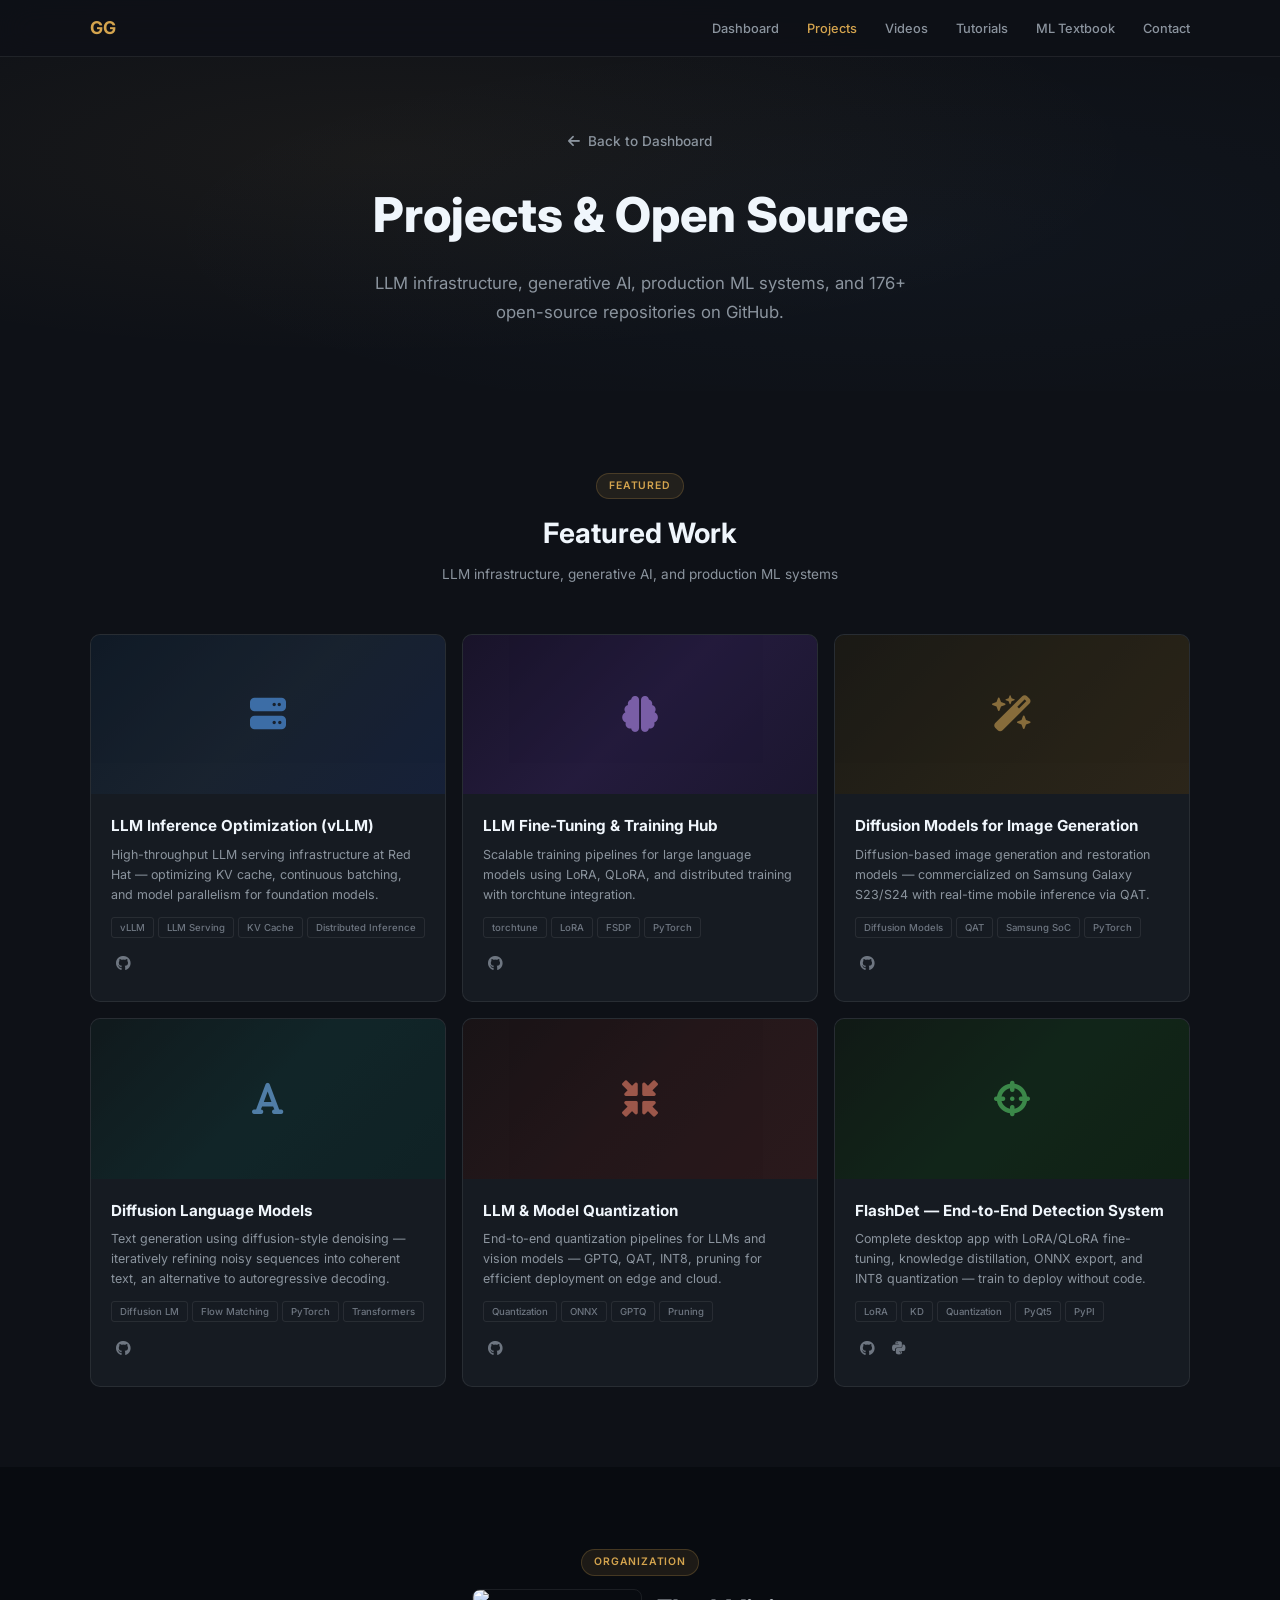
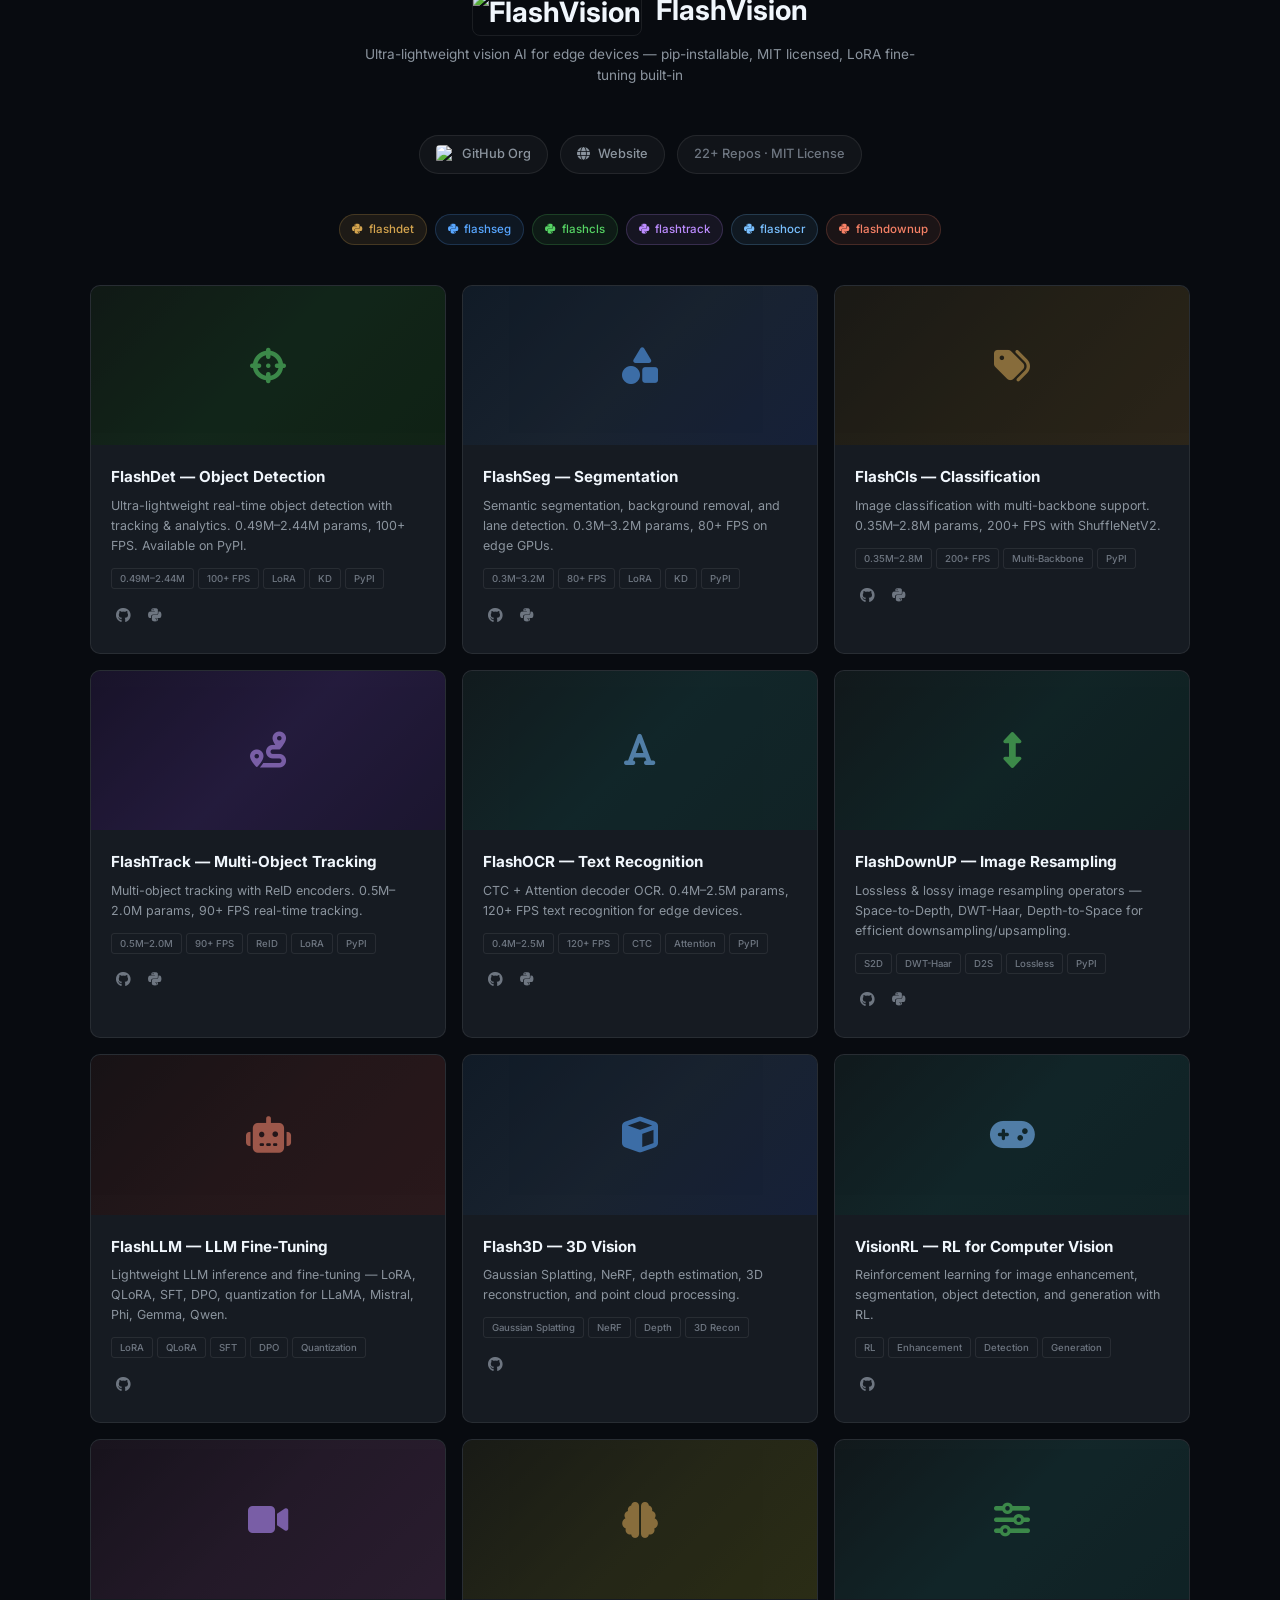
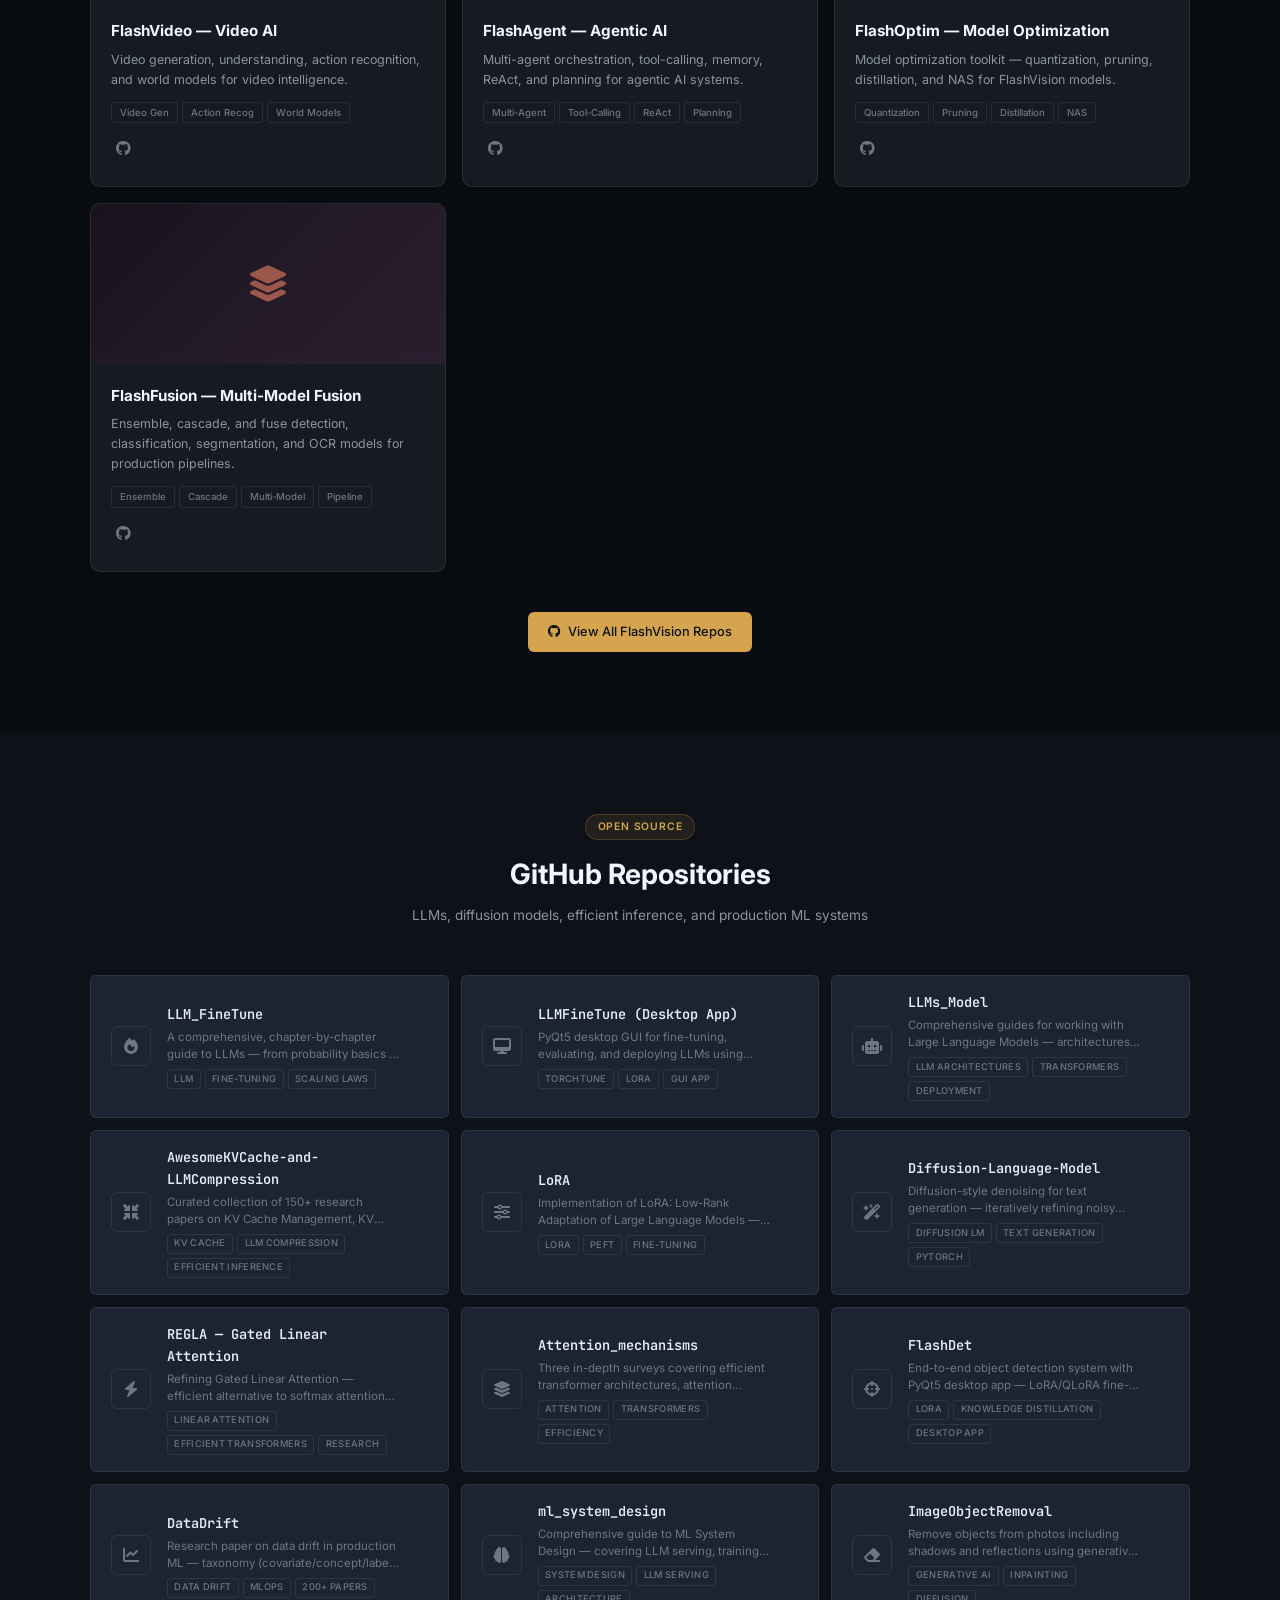
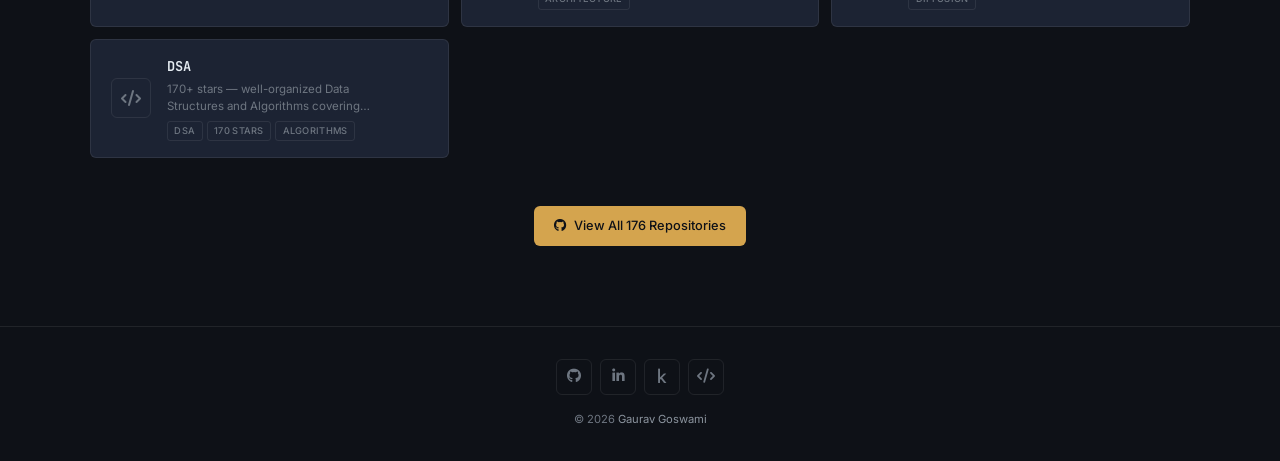
==== commit b9db9b67: "Add files via upload" ====
--- a/projects.html
+++ b/projects.html
@@ -79,6 +79,7 @@
 <body>
     <nav id="navbar">
         <div class="nav-container">
+            <div class="mobile-toggle"><i class="fas fa-bars"></i></div>
             <a href="index.html" class="logo">GG</a>
             <ul class="nav-links" id="nav-menu">
                 <li><a href="index.html">Dashboard</a></li>
@@ -88,7 +89,6 @@
                 <li><a href="https://14cs17.netlify.app/" target="_blank" rel="noopener noreferrer">ML Textbook</a></li>
                 <li><a href="index.html#contact">Contact</a></li>
             </ul>
-            <div class="mobile-toggle"><i class="fas fa-bars"></i></div>
         </div>
     </nav>
 
@@ -207,9 +207,17 @@
 
             <div style="display: flex; align-items: center; justify-content: center; gap: 0.75rem; flex-wrap: wrap; margin-bottom: 2.5rem;">
                 <a href="https://github.com/FlashVision" target="_blank" rel="noopener noreferrer" style="display: inline-flex; align-items: center; gap: 0.5rem; padding: 0.5rem 1rem; background: rgba(255,255,255,0.04); border: 1px solid var(--border); border-radius: var(--radius-full); color: var(--text-secondary); text-decoration: none; font-size: 0.8rem; font-weight: 500; transition: all 0.2s;" onmouseover="this.style.borderColor='rgba(212,164,78,0.22)'; this.style.color='#d4a44e';" onmouseout="this.style.borderColor='rgba(255,255,255,0.08)'; this.style.color='#8b949e';"><img src="https://github.com/FlashVision.png" alt="FV" style="width: 18px; height: 18px; border-radius: 4px;"> GitHub Org</a>
-                <a href="https://pypi.org/project/flashdet/" target="_blank" rel="noopener noreferrer" style="display: inline-flex; align-items: center; gap: 0.5rem; padding: 0.5rem 1rem; background: var(--accent-dim); border: 1px solid var(--accent-border); border-radius: var(--radius-full); color: var(--accent); text-decoration: none; font-size: 0.8rem; font-weight: 500; transition: all 0.2s;" onmouseover="this.style.borderColor='rgba(212,164,78,0.35)';" onmouseout="this.style.borderColor='rgba(212,164,78,0.22)';"><i class="fab fa-python"></i> PyPI: flashdet</a>
                 <a href="https://flashvision.github.io/" target="_blank" rel="noopener noreferrer" style="display: inline-flex; align-items: center; gap: 0.5rem; padding: 0.5rem 1rem; background: rgba(255,255,255,0.04); border: 1px solid var(--border); border-radius: var(--radius-full); color: var(--text-secondary); text-decoration: none; font-size: 0.8rem; font-weight: 500; transition: all 0.2s;" onmouseover="this.style.borderColor='rgba(212,164,78,0.22)'; this.style.color='#d4a44e';" onmouseout="this.style.borderColor='rgba(255,255,255,0.08)'; this.style.color='#8b949e';"><i class="fas fa-globe"></i> Website</a>
                 <span style="padding: 0.5rem 1rem; background: rgba(255,255,255,0.04); border: 1px solid var(--border); border-radius: var(--radius-full); color: var(--text-muted); font-size: 0.8rem; font-weight: 500;">22+ Repos &middot; MIT License</span>
+            </div>
+
+            <div style="display: flex; align-items: center; justify-content: center; gap: 0.5rem; flex-wrap: wrap; margin-bottom: 2.5rem;">
+                <a href="https://pypi.org/project/flashdet/" target="_blank" rel="noopener noreferrer" style="display: inline-flex; align-items: center; gap: 0.4rem; padding: 0.35rem 0.75rem; background: var(--accent-dim); border: 1px solid var(--accent-border); border-radius: var(--radius-full); color: var(--accent); text-decoration: none; font-size: 0.72rem; font-weight: 500; transition: all 0.2s;"><i class="fab fa-python"></i> flashdet</a>
+                <a href="https://pypi.org/project/flashseg/" target="_blank" rel="noopener noreferrer" style="display: inline-flex; align-items: center; gap: 0.4rem; padding: 0.35rem 0.75rem; background: rgba(88,166,255,0.08); border: 1px solid rgba(88,166,255,0.2); border-radius: var(--radius-full); color: #58a6ff; text-decoration: none; font-size: 0.72rem; font-weight: 500; transition: all 0.2s;"><i class="fab fa-python"></i> flashseg</a>
+                <a href="https://pypi.org/project/flashcls/" target="_blank" rel="noopener noreferrer" style="display: inline-flex; align-items: center; gap: 0.4rem; padding: 0.35rem 0.75rem; background: rgba(86,211,100,0.08); border: 1px solid rgba(86,211,100,0.2); border-radius: var(--radius-full); color: #56d364; text-decoration: none; font-size: 0.72rem; font-weight: 500; transition: all 0.2s;"><i class="fab fa-python"></i> flashcls</a>
+                <a href="https://pypi.org/project/flashtrack/" target="_blank" rel="noopener noreferrer" style="display: inline-flex; align-items: center; gap: 0.4rem; padding: 0.35rem 0.75rem; background: rgba(188,140,255,0.08); border: 1px solid rgba(188,140,255,0.2); border-radius: var(--radius-full); color: #bc8cff; text-decoration: none; font-size: 0.72rem; font-weight: 500; transition: all 0.2s;"><i class="fab fa-python"></i> flashtrack</a>
+                <a href="https://pypi.org/project/flashocr/" target="_blank" rel="noopener noreferrer" style="display: inline-flex; align-items: center; gap: 0.4rem; padding: 0.35rem 0.75rem; background: rgba(121,192,255,0.08); border: 1px solid rgba(121,192,255,0.2); border-radius: var(--radius-full); color: #79c0ff; text-decoration: none; font-size: 0.72rem; font-weight: 500; transition: all 0.2s;"><i class="fab fa-python"></i> flashocr</a>
+                <a href="https://pypi.org/project/flashdownup/" target="_blank" rel="noopener noreferrer" style="display: inline-flex; align-items: center; gap: 0.4rem; padding: 0.35rem 0.75rem; background: rgba(247,129,102,0.08); border: 1px solid rgba(247,129,102,0.2); border-radius: var(--radius-full); color: #f78166; text-decoration: none; font-size: 0.72rem; font-weight: 500; transition: all 0.2s;"><i class="fab fa-python"></i> flashdownup</a>
             </div>
 
             <div class="projects-grid">
@@ -240,7 +248,10 @@
                         <h3>FlashSeg — Segmentation</h3>
                         <p>Semantic segmentation, background removal, and lane detection. 0.3M–3.2M params, 80+ FPS on edge GPUs.</p>
                         <div class="project-tech"><span>0.3M–3.2M</span><span>80+ FPS</span><span>LoRA</span><span>KD</span><span>PyPI</span></div>
-                        <div class="project-links"><a href="https://github.com/FlashVision/FlashSeg" target="_blank" rel="noopener noreferrer"><i class="fab fa-github"></i></a></div>
+                        <div class="project-links">
+                            <a href="https://github.com/FlashVision/FlashSeg" target="_blank" rel="noopener noreferrer"><i class="fab fa-github"></i></a>
+                            <a href="https://pypi.org/project/flashseg/" target="_blank" rel="noopener noreferrer"><i class="fab fa-python"></i></a>
+                        </div>
                     </div>
                 </div>
 
@@ -254,7 +265,10 @@
                         <h3>FlashCls — Classification</h3>
                         <p>Image classification with multi-backbone support. 0.35M–2.8M params, 200+ FPS with ShuffleNetV2.</p>
                         <div class="project-tech"><span>0.35M–2.8M</span><span>200+ FPS</span><span>Multi-Backbone</span><span>PyPI</span></div>
-                        <div class="project-links"><a href="https://github.com/FlashVision/FlashCls" target="_blank" rel="noopener noreferrer"><i class="fab fa-github"></i></a></div>
+                        <div class="project-links">
+                            <a href="https://github.com/FlashVision/FlashCls" target="_blank" rel="noopener noreferrer"><i class="fab fa-github"></i></a>
+                            <a href="https://pypi.org/project/flashcls/" target="_blank" rel="noopener noreferrer"><i class="fab fa-python"></i></a>
+                        </div>
                     </div>
                 </div>
 
@@ -267,8 +281,11 @@
                     <div class="project-info">
                         <h3>FlashTrack — Multi-Object Tracking</h3>
                         <p>Multi-object tracking with ReID encoders. 0.5M–2.0M params, 90+ FPS real-time tracking.</p>
-                        <div class="project-tech"><span>0.5M–2.0M</span><span>90+ FPS</span><span>ReID</span><span>LoRA</span></div>
-                        <div class="project-links"><a href="https://github.com/FlashVision/FlashTrack" target="_blank" rel="noopener noreferrer"><i class="fab fa-github"></i></a></div>
+                        <div class="project-tech"><span>0.5M–2.0M</span><span>90+ FPS</span><span>ReID</span><span>LoRA</span><span>PyPI</span></div>
+                        <div class="project-links">
+                            <a href="https://github.com/FlashVision/FlashTrack" target="_blank" rel="noopener noreferrer"><i class="fab fa-github"></i></a>
+                            <a href="https://pypi.org/project/flashtrack/" target="_blank" rel="noopener noreferrer"><i class="fab fa-python"></i></a>
+                        </div>
                     </div>
                 </div>
 
@@ -281,8 +298,28 @@
                     <div class="project-info">
                         <h3>FlashOCR — Text Recognition</h3>
                         <p>CTC + Attention decoder OCR. 0.4M–2.5M params, 120+ FPS text recognition for edge devices.</p>
-                        <div class="project-tech"><span>0.4M–2.5M</span><span>120+ FPS</span><span>CTC</span><span>Attention</span></div>
-                        <div class="project-links"><a href="https://github.com/FlashVision/FlashOCR" target="_blank" rel="noopener noreferrer"><i class="fab fa-github"></i></a></div>
+                        <div class="project-tech"><span>0.4M–2.5M</span><span>120+ FPS</span><span>CTC</span><span>Attention</span><span>PyPI</span></div>
+                        <div class="project-links">
+                            <a href="https://github.com/FlashVision/FlashOCR" target="_blank" rel="noopener noreferrer"><i class="fab fa-github"></i></a>
+                            <a href="https://pypi.org/project/flashocr/" target="_blank" rel="noopener noreferrer"><i class="fab fa-python"></i></a>
+                        </div>
+                    </div>
+                </div>
+
+                <div class="project-card">
+                    <div class="project-icon-placeholder">
+                        <div class="icon-bg" style="background: linear-gradient(135deg, #0e1717 0%, #0d2a28 50%, #0b2220 100%);">
+                            <i class="fas fa-arrows-alt-v" style="color: #56d364;"></i>
+                        </div>
+                    </div>
+                    <div class="project-info">
+                        <h3>FlashDownUP — Image Resampling</h3>
+                        <p>Lossless & lossy image resampling operators — Space-to-Depth, DWT-Haar, Depth-to-Space for efficient downsampling/upsampling.</p>
+                        <div class="project-tech"><span>S2D</span><span>DWT-Haar</span><span>D2S</span><span>Lossless</span><span>PyPI</span></div>
+                        <div class="project-links">
+                            <a href="https://github.com/FlashVision/FlashDownUP" target="_blank" rel="noopener noreferrer"><i class="fab fa-github"></i></a>
+                            <a href="https://pypi.org/project/flashdownup/" target="_blank" rel="noopener noreferrer"><i class="fab fa-python"></i></a>
+                        </div>
                     </div>
                 </div>
 
@@ -325,6 +362,62 @@
                         <p>Reinforcement learning for image enhancement, segmentation, object detection, and generation with RL.</p>
                         <div class="project-tech"><span>RL</span><span>Enhancement</span><span>Detection</span><span>Generation</span></div>
                         <div class="project-links"><a href="https://github.com/FlashVision/VisionRL" target="_blank" rel="noopener noreferrer"><i class="fab fa-github"></i></a></div>
+                    </div>
+                </div>
+
+                <div class="project-card">
+                    <div class="project-icon-placeholder">
+                        <div class="icon-bg" style="background: linear-gradient(135deg, #1a0f1a 0%, #2e1a2e 50%, #381f38 100%);">
+                            <i class="fas fa-video" style="color: #bc8cff;"></i>
+                        </div>
+                    </div>
+                    <div class="project-info">
+                        <h3>FlashVideo — Video AI</h3>
+                        <p>Video generation, understanding, action recognition, and world models for video intelligence.</p>
+                        <div class="project-tech"><span>Video Gen</span><span>Action Recog</span><span>World Models</span></div>
+                        <div class="project-links"><a href="https://github.com/FlashVision/FlashVideo" target="_blank" rel="noopener noreferrer"><i class="fab fa-github"></i></a></div>
+                    </div>
+                </div>
+
+                <div class="project-card">
+                    <div class="project-icon-placeholder">
+                        <div class="icon-bg" style="background: linear-gradient(135deg, #1a1a0e 0%, #2e2e10 50%, #38380d 100%);">
+                            <i class="fas fa-brain" style="color: #d4a44e;"></i>
+                        </div>
+                    </div>
+                    <div class="project-info">
+                        <h3>FlashAgent — Agentic AI</h3>
+                        <p>Multi-agent orchestration, tool-calling, memory, ReAct, and planning for agentic AI systems.</p>
+                        <div class="project-tech"><span>Multi-Agent</span><span>Tool-Calling</span><span>ReAct</span><span>Planning</span></div>
+                        <div class="project-links"><a href="https://github.com/FlashVision/FlashAgent" target="_blank" rel="noopener noreferrer"><i class="fab fa-github"></i></a></div>
+                    </div>
+                </div>
+
+                <div class="project-card">
+                    <div class="project-icon-placeholder">
+                        <div class="icon-bg" style="background: linear-gradient(135deg, #0e1717 0%, #102e2e 50%, #0d2828 100%);">
+                            <i class="fas fa-sliders-h" style="color: #56d364;"></i>
+                        </div>
+                    </div>
+                    <div class="project-info">
+                        <h3>FlashOptim — Model Optimization</h3>
+                        <p>Model optimization toolkit — quantization, pruning, distillation, and NAS for FlashVision models.</p>
+                        <div class="project-tech"><span>Quantization</span><span>Pruning</span><span>Distillation</span><span>NAS</span></div>
+                        <div class="project-links"><a href="https://github.com/FlashVision/FlashOptim" target="_blank" rel="noopener noreferrer"><i class="fab fa-github"></i></a></div>
+                    </div>
+                </div>
+
+                <div class="project-card">
+                    <div class="project-icon-placeholder">
+                        <div class="icon-bg" style="background: linear-gradient(135deg, #1a0e1a 0%, #2e1b2e 50%, #381f38 100%);">
+                            <i class="fas fa-layer-group" style="color: #f78166;"></i>
+                        </div>
+                    </div>
+                    <div class="project-info">
+                        <h3>FlashFusion — Multi-Model Fusion</h3>
+                        <p>Ensemble, cascade, and fuse detection, classification, segmentation, and OCR models for production pipelines.</p>
+                        <div class="project-tech"><span>Ensemble</span><span>Cascade</span><span>Multi-Model</span><span>Pipeline</span></div>
+                        <div class="project-links"><a href="https://github.com/FlashVision/FlashFusion" target="_blank" rel="noopener noreferrer"><i class="fab fa-github"></i></a></div>
                     </div>
                 </div>
             </div>
--- a/style.css
+++ b/style.css
@@ -103,6 +103,8 @@
 .mobile-toggle {
     display: none; font-size: 1.25rem; cursor: pointer;
     color: var(--text); z-index: 1001;
+    -webkit-tap-highlight-color: transparent;
+    order: -1; margin-right: 0.5rem;
 }
 
 
@@ -406,47 +408,67 @@
 @media (max-width: 768px) {
     nav { padding: 0.75rem 1rem; }
     .nav-links {
-        position: fixed; top: 0; right: 0; width: 70%; height: 100vh;
-        background: var(--surface); flex-direction: column;
-        justify-content: center; align-items: center; gap: 1.75rem;
-        border-left: 1px solid var(--border); z-index: 1000;
-        transform: translateX(100%); transition: transform 0.3s;
-        box-shadow: -8px 0 32px rgba(0,0,0,0.5);
+        position: fixed; top: 0; left: 0; width: 78%; max-width: 300px; height: 100vh;
+        background: var(--bg); flex-direction: column;
+        justify-content: flex-start; align-items: flex-start;
+        padding: 1rem 1rem 2rem;
+        gap: 0;
+        border-right: 1px solid var(--border); z-index: 1000;
+        transform: translateX(-100%); transition: transform 0.3s;
+        box-shadow: 8px 0 32px rgba(0,0,0,0.6);
+        overflow-y: auto;
+    }
+    .nav-links::before {
+        content: 'Gaurav Goswami'; display: block; width: 100%;
+        font-size: 1rem; font-weight: 700; color: var(--accent);
+        padding: 0.75rem 0.875rem 1rem; margin-bottom: 0.25rem;
+        border-bottom: 1px solid var(--border);
     }
     .nav-links.active { transform: translateX(0); }
-    .nav-links a { font-size: 1rem; padding: 0.6rem 0; }
-    .mobile-toggle { display: block; font-size: 1.4rem; padding: 0.5rem; -webkit-tap-highlight-color: transparent; }
+    .nav-links li { width: 100%; list-style: none; }
+    .nav-links a {
+        font-size: 0.95rem; display: flex; align-items: center;
+        padding: 0.85rem 0.875rem; border-radius: 8px;
+        width: 100%; min-height: 48px; color: var(--text-secondary);
+        transition: all 0.15s;
+    }
+    .nav-links a::after { display: none; }
+    .nav-links a:hover, .nav-links a:active { background: rgba(212,164,78,0.08); color: var(--accent); }
+    .mobile-toggle { display: block; font-size: 1.35rem; padding: 0.5rem; }
 
     section { padding: 2.5rem 1rem; }
     .section-header { margin-bottom: 1.75rem; }
-    .section-title { font-size: 1.3rem; }
-    .section-desc { font-size: 0.8rem; }
-    .section-tag { font-size: 0.6rem; padding: 0.2rem 0.6rem; }
+    .section-title { font-size: 1.35rem; }
+    .section-desc { font-size: 0.82rem; line-height: 1.6; }
+    .section-tag { font-size: 0.62rem; padding: 0.2rem 0.65rem; }
 
     .projects-grid { grid-template-columns: 1fr; gap: 0.875rem; }
     .project-info { padding: 1rem; }
-    .project-info h3 { font-size: 0.9rem; }
-    .project-info p { font-size: 0.75rem; }
-    .project-tech span { font-size: 0.58rem; }
-    .project-links a { font-size: 1.1rem; padding: 0.4rem; min-width: 40px; min-height: 40px; display: inline-flex; align-items: center; justify-content: center; }
+    .project-info h3 { font-size: 0.92rem; }
+    .project-info p { font-size: 0.78rem; line-height: 1.6; }
+    .project-tech span { font-size: 0.6rem; }
+    .project-links a { font-size: 1.1rem; padding: 0.4rem; min-width: 42px; min-height: 42px; display: inline-flex; align-items: center; justify-content: center; }
 
     .repo-card { padding: 0.875rem 1rem; gap: 0.75rem; min-height: 56px; }
     .repo-icon { width: 36px; height: 36px; }
-    .repo-content h3 { font-size: 0.8rem; }
-    .repo-content p { font-size: 0.7rem; }
-    .repo-tags span { font-size: 0.55rem; }
+    .repo-content h3 { font-size: 0.82rem; }
+    .repo-content p { font-size: 0.72rem; }
+    .repo-tags span { font-size: 0.56rem; }
 
     .skills-grid { grid-template-columns: 1fr; gap: 0.75rem; }
-    .skill-tag { font-size: 0.68rem; padding: 0.25rem 0.5rem; min-height: 32px; display: inline-flex; align-items: center; }
+    .skill-category { padding: 1.25rem; }
+    .skill-category h3 { font-size: 0.9rem; }
+    .skill-tag { font-size: 0.72rem; padding: 0.28rem 0.55rem; min-height: 34px; display: inline-flex; align-items: center; }
 
     .cp-grid { display: grid; grid-template-columns: repeat(3, 1fr); gap: 0.5rem; }
     .cp-card { padding: 0.75rem 0.5rem; min-width: unset; }
-    .cp-count { font-size: 1.1rem; }
+    .cp-count { font-size: 1.15rem; }
+    .cp-label { font-size: 0.68rem; }
 
     .education-card { padding: 1.25rem; }
     .edu-header { flex-direction: column; gap: 0.5rem; }
 
-    .contact-link { padding: 0.65rem 0.875rem; font-size: 0.78rem; min-height: 44px; }
+    .contact-link { padding: 0.7rem 0.875rem; font-size: 0.82rem; min-height: 48px; }
     .contact-link i { font-size: 1rem; }
     .contact-form { padding: 1.25rem; }
     .form-group input,
@@ -456,30 +478,39 @@
 
     footer { padding: 1.5rem 1rem; }
     .footer-social { gap: 0.4rem; }
-    .social-link { width: 40px; height: 40px; font-size: 1rem; }
-    .footer-text { font-size: 0.68rem; }
+    .social-link { width: 42px; height: 42px; font-size: 1rem; }
+    .footer-text { font-size: 0.7rem; }
 }
 @media (max-width: 480px) {
     nav { padding: 0.65rem 0.75rem; }
-    .logo { font-size: 1rem; }
+    .logo { font-size: 0.95rem; }
     section { padding: 2rem 0.75rem; }
-    .section-title { font-size: 1.15rem; }
+    .section-title { font-size: 1.2rem; }
     .section-desc { font-size: 0.78rem; }
 
     .projects-grid { gap: 0.75rem; }
+    .project-info h3 { font-size: 0.88rem; }
+    .project-info p { font-size: 0.75rem; }
     .project-icon-placeholder { padding-bottom: 40%; }
 
     .cp-grid { grid-template-columns: repeat(2, 1fr); gap: 0.4rem; }
+    .cp-count { font-size: 1.05rem; }
     .repo-card { gap: 0.5rem; padding: 0.75rem; }
-    .repo-icon { width: 32px; height: 32px; font-size: 0.85rem; }
-
-    .contact-link { font-size: 0.75rem; }
+    .repo-icon { width: 34px; height: 34px; font-size: 0.85rem; }
+    .repo-content h3 { font-size: 0.78rem; }
+
+    .skill-category h3 { font-size: 0.85rem; }
+    .skill-tag { font-size: 0.68rem; }
+
+    .contact-link { font-size: 0.78rem; }
     footer { padding: 1.25rem 0.75rem; }
-    .social-link { width: 38px; height: 38px; }
+    .social-link { width: 40px; height: 40px; }
 }
 @media (max-width: 360px) {
     section { padding: 1.75rem 0.5rem; }
-    .section-title { font-size: 1.05rem; }
+    .section-title { font-size: 1.1rem; }
     .repo-card { padding: 0.65rem; }
+    .repo-content h3 { font-size: 0.75rem; }
     .cp-grid { grid-template-columns: 1fr 1fr; }
-}
+    .skill-tag { font-size: 0.65rem; min-height: 30px; }
+}
